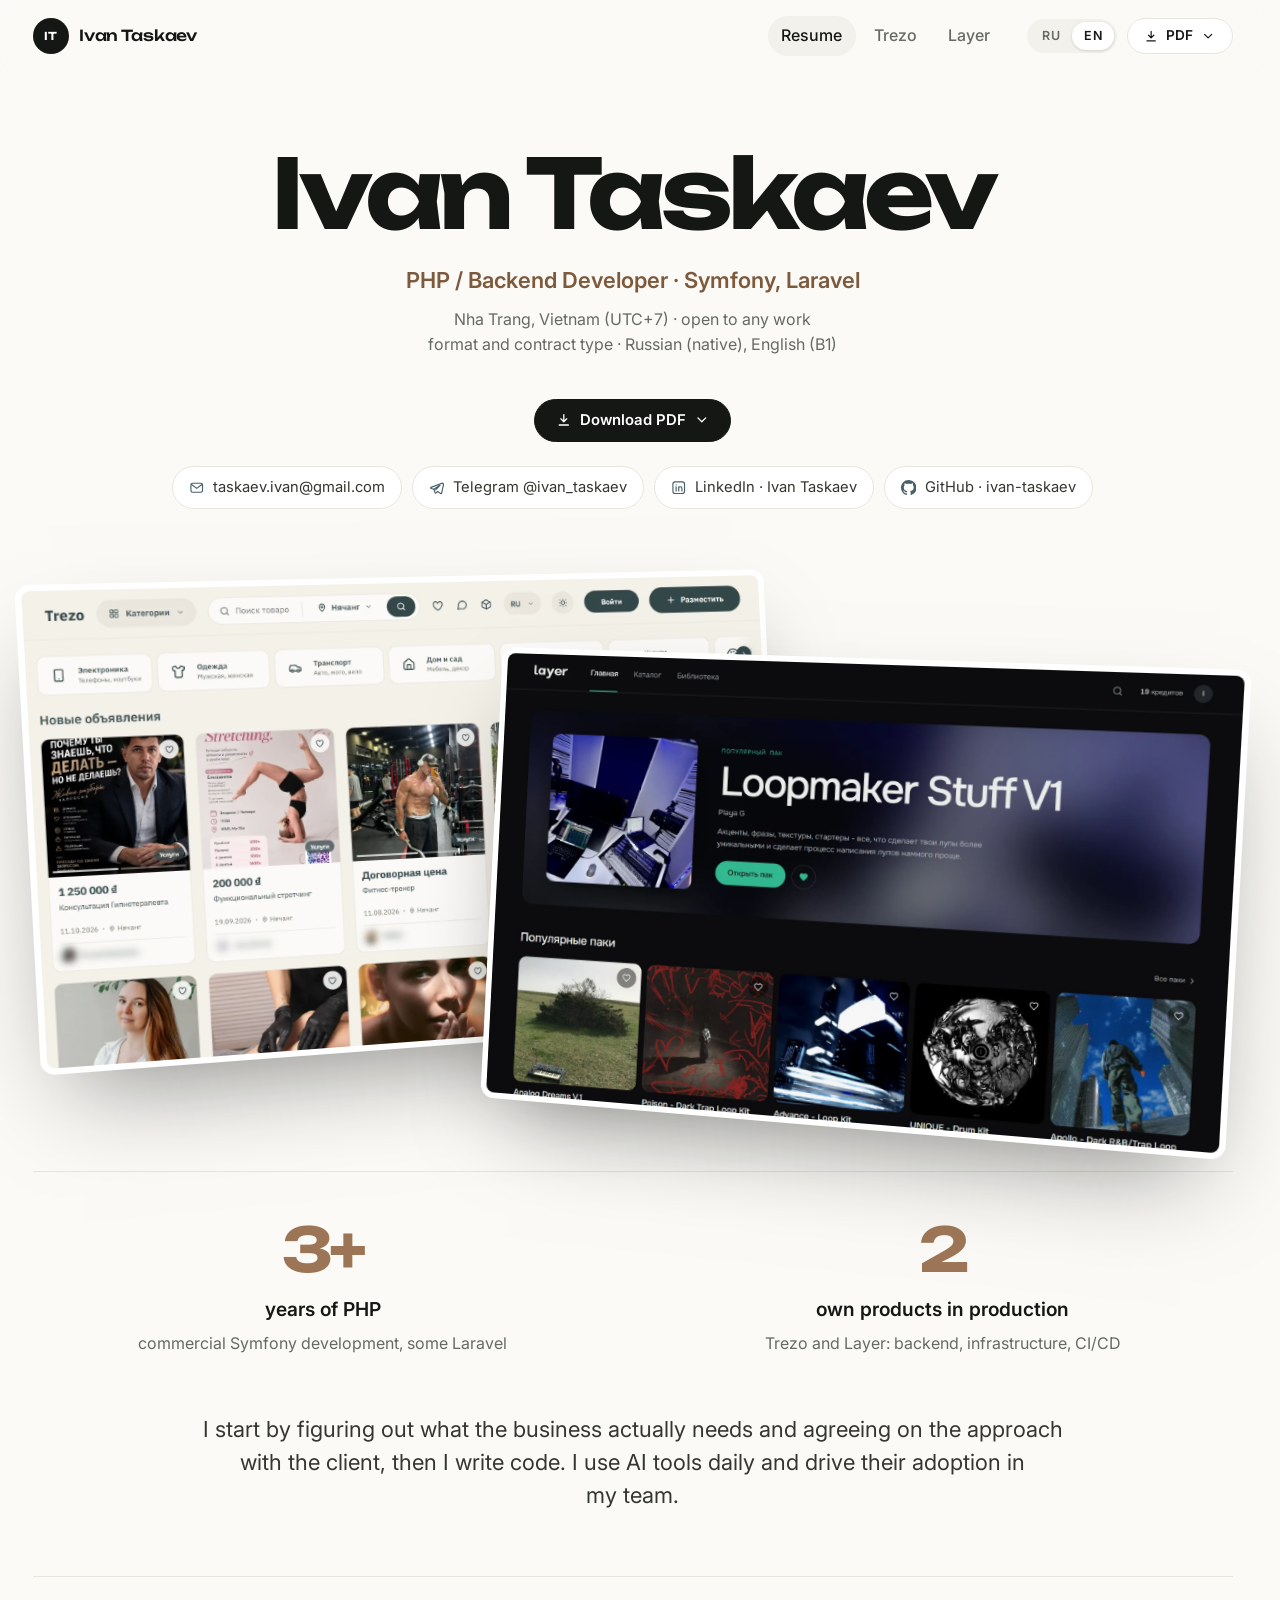
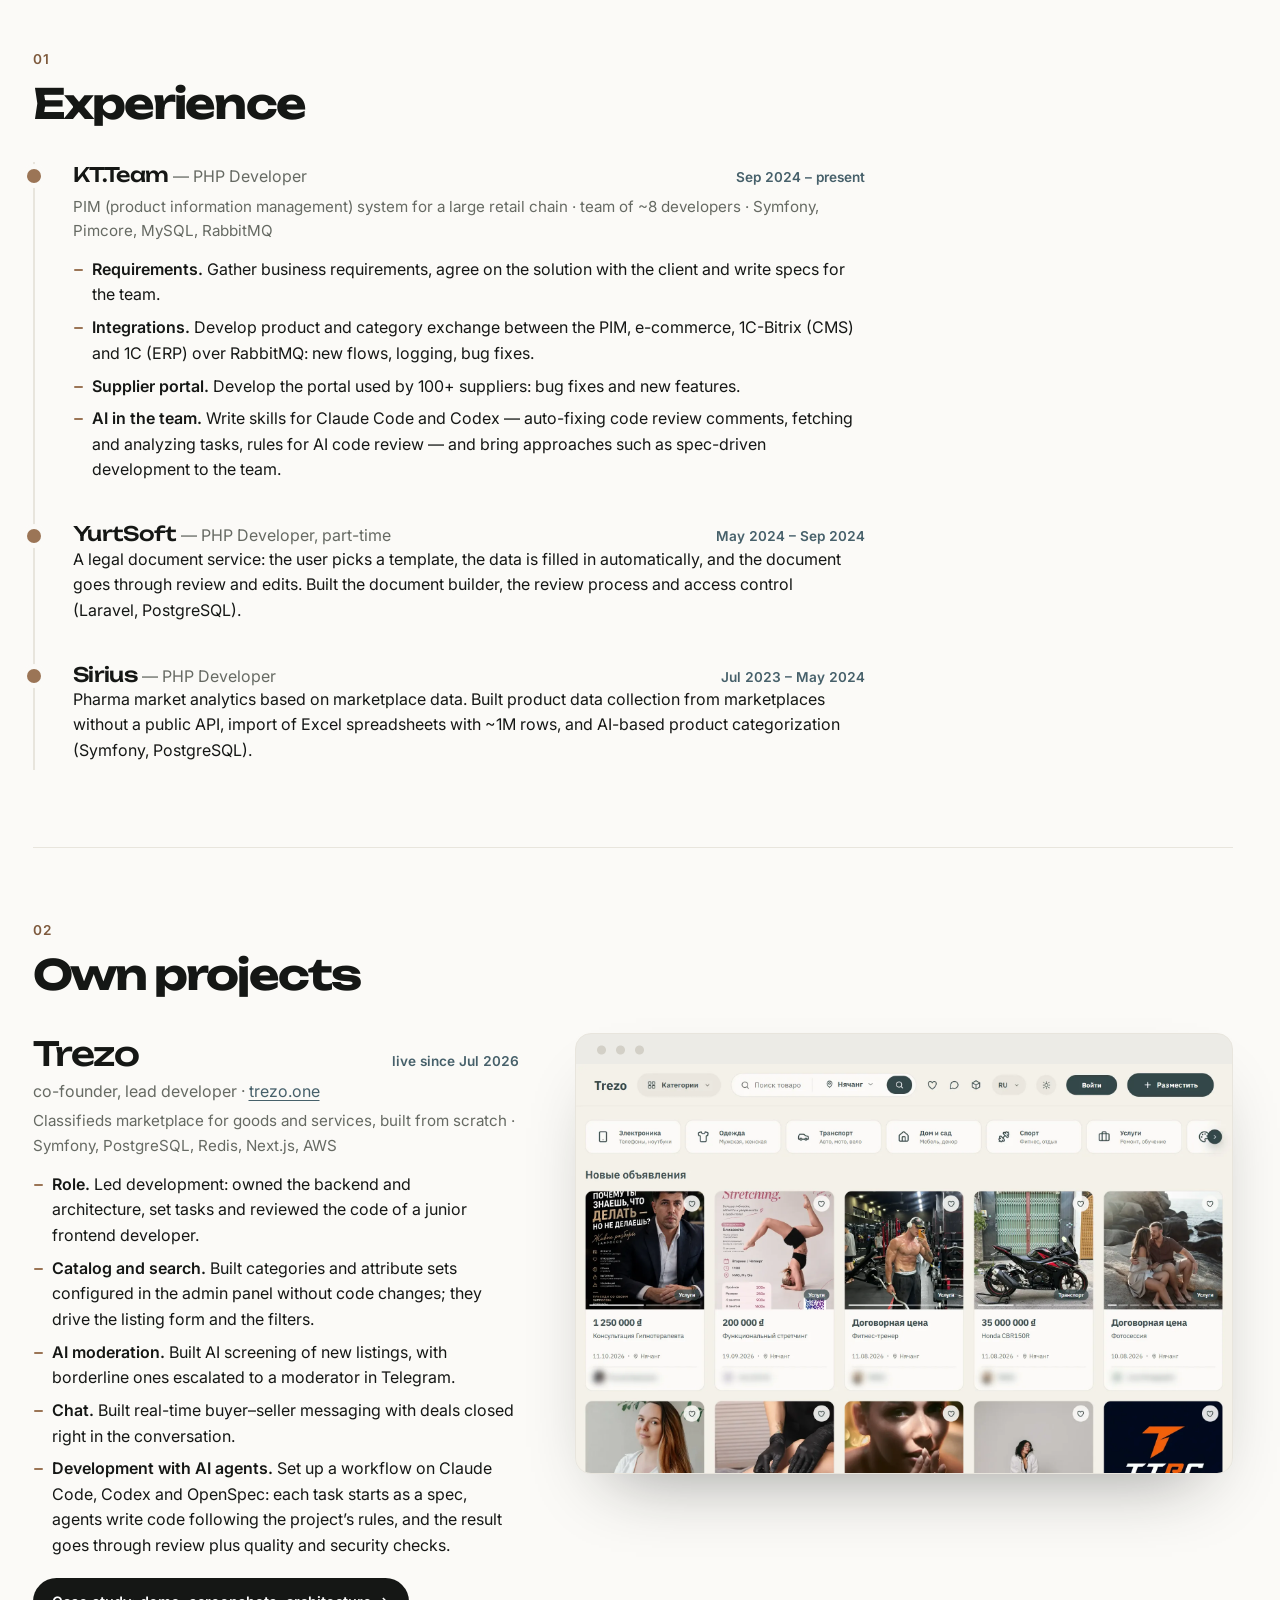
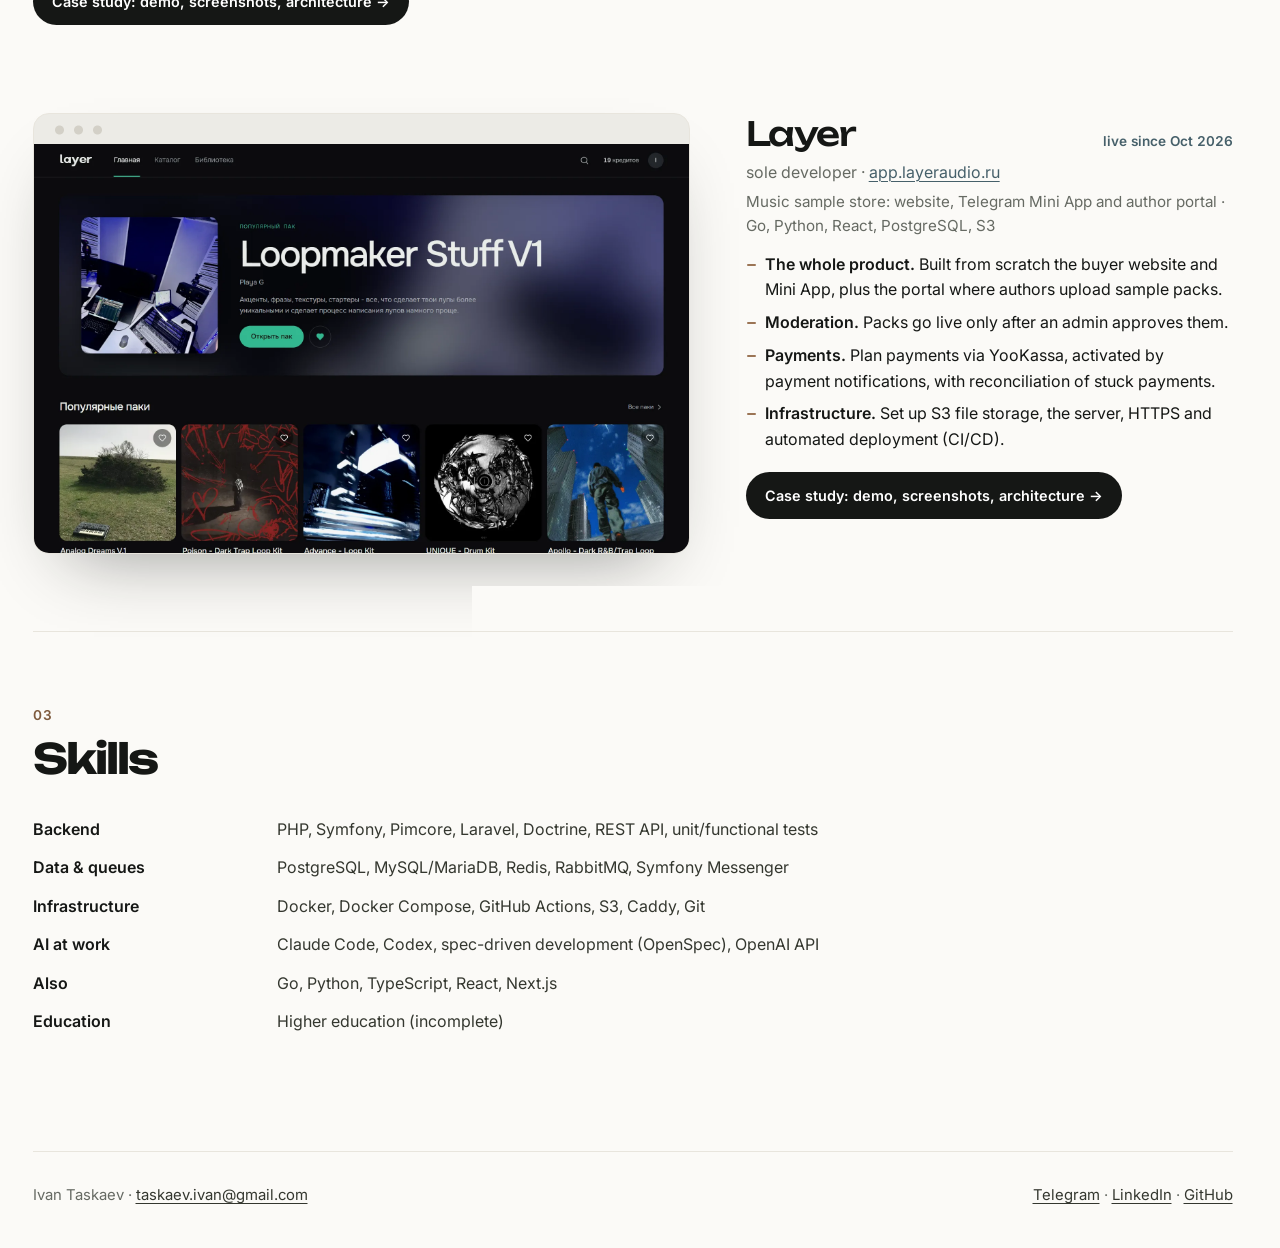
==== index.html @ 870c98a5 "Update portfolio and resume links after username change" ====
<!doctype html>
<html lang="ru" data-lang="ru"
      data-title-ru="Иван Таскаев — PHP / Backend-разработчик"
      data-title-en="Ivan Taskaev — PHP / Backend Developer">
<head>
  <meta charset="utf-8">
  <meta name="viewport" content="width=device-width, initial-scale=1">
  <meta name="color-scheme" content="light dark">
  <meta name="theme-color" content="#fbfaf7" media="(prefers-color-scheme: light)">
  <meta name="theme-color" content="#141513" media="(prefers-color-scheme: dark)">
  <title>Иван Таскаев — PHP / Backend-разработчик</title>
  <meta name="description" content="Иван Таскаев, PHP / Backend-разработчик (Symfony). Резюме и кейсы Trezo и Layer. Ivan Taskaev, PHP / Backend Developer: resume and case studies.">
  <link rel="preconnect" href="https://fonts.googleapis.com">
  <link rel="preconnect" href="https://fonts.gstatic.com" crossorigin>
  <link rel="stylesheet" href="https://fonts.googleapis.com/css2?family=Unbounded:wght@500;600;700&family=Inter:wght@400;500;600;700&display=swap">
  <link rel="stylesheet" href="assets/css/style.css">
  <script src="assets/js/site.js"></script>
</head>
<body>

<svg width="0" height="0" style="position:absolute" aria-hidden="true">
  <symbol id="i-mail" viewBox="0 0 24 24" fill="none" stroke="currentColor" stroke-width="1.8" stroke-linecap="round" stroke-linejoin="round"><rect x="3" y="5" width="18" height="14" rx="2.5"/><path d="m4 7 8 6 8-6"/></symbol>
  <symbol id="i-telegram" viewBox="0 0 24 24" fill="none" stroke="currentColor" stroke-width="1.8" stroke-linecap="round" stroke-linejoin="round"><path d="M21 4.6 3.1 11.5c-.8.3-.7 1.4.1 1.6l4.4 1.3 1.7 5.3c.2.7 1.1.9 1.6.4l2.5-2.4 4.6 3.4c.6.4 1.4.1 1.6-.6l3-13.6c.2-.9-.7-1.6-1.6-1.3Z"/><path d="m7.6 14.4 9.6-6.5-6.8 7.4"/></symbol>
  <symbol id="i-linkedin" viewBox="0 0 24 24" fill="none" stroke="currentColor" stroke-width="1.8" stroke-linecap="round" stroke-linejoin="round"><rect x="3" y="3" width="18" height="18" rx="3.5"/><path d="M8 10.5V17M8 7.4v.1M12 17v-6.5M12 13.4c0-1.7 1-2.9 2.5-2.9s2.5 1 2.5 2.9V17"/></symbol>
  <symbol id="i-github" viewBox="0 0 16 16" fill="currentColor"><path d="M8 0C3.58 0 0 3.58 0 8c0 3.54 2.29 6.53 5.47 7.59.4.07.55-.17.55-.38 0-.19-.01-.82-.01-1.49-2.01.37-2.53-.49-2.69-.94-.09-.23-.48-.94-.82-1.13-.28-.15-.68-.52-.01-.53.63-.01 1.08.58 1.23.82.72 1.21 1.87.87 2.33.66.07-.52.28-.87.51-1.07-1.78-.2-3.64-.89-3.64-3.95 0-.87.31-1.59.82-2.15-.08-.2-.36-1.02.08-2.12 0 0 .67-.21 2.2.82.64-.18 1.32-.27 2-.27.68 0 1.36.09 2 .27 1.53-1.04 2.2-.82 2.2-.82.44 1.1.16 1.92.08 2.12.51.56.82 1.27.82 2.15 0 3.07-1.87 3.75-3.65 3.95.29.25.54.73.54 1.48 0 1.07-.01 1.93-.01 2.2 0 .21.15.46.55.38A8.01 8.01 0 0 0 16 8c0-4.42-3.58-8-8-8Z"/></symbol>
  <symbol id="i-globe" viewBox="0 0 24 24" fill="none" stroke="currentColor" stroke-width="1.8" stroke-linecap="round" stroke-linejoin="round"><circle cx="12" cy="12" r="9"/><path d="M3 12h18M12 3c2.4 2.6 3.5 5.6 3.5 9s-1.1 6.4-3.5 9c-2.4-2.6-3.5-5.6-3.5-9S9.6 5.6 12 3Z"/></symbol>
  <symbol id="i-download" viewBox="0 0 24 24" fill="none" stroke="currentColor" stroke-width="2" stroke-linecap="round" stroke-linejoin="round"><path d="M12 4v11m0 0 4.5-4.5M12 15l-4.5-4.5M5 20h14"/></symbol>
  <symbol id="i-chevron" viewBox="0 0 24 24" fill="none" stroke="currentColor" stroke-width="2" stroke-linecap="round" stroke-linejoin="round"><path d="m6 9 6 6 6-6"/></symbol>
</svg>

<header class="topbar">
  <div class="wrap wrap--wide topbar__inner">
    <a class="brand" href="./">
      <span class="brand__mark" aria-hidden="true"><span lang="ru">ИТ</span><span lang="en">IT</span></span>
      <span class="brand__name"><span lang="ru">Иван Таскаев</span><span lang="en">Ivan Taskaev</span></span>
    </a>
    <nav class="topnav">
      <a href="./" aria-current="page"><span lang="ru">Резюме</span><span lang="en">Resume</span></a>
      <a href="trezo/">Trezo</a>
      <a href="layer/">Layer</a>
    </nav>
    <div class="topbar__actions">
      <div class="lang-switch" role="group" aria-label="Язык / Language">
        <button type="button" data-set-lang="ru" aria-pressed="true">RU</button>
        <button type="button" data-set-lang="en" aria-pressed="false">EN</button>
      </div>
      <details class="pdf-menu pdf-menu--right">
        <summary class="btn btn--small"><svg class="icon"><use href="#i-download"/></svg>PDF<svg class="icon pdf-menu__chevron"><use href="#i-chevron"/></svg></summary>
        <div class="pdf-menu__list">
          <div class="pdf-menu__label"><span lang="ru">Язык резюме</span><span lang="en">Resume language</span></div>
          <a href="assets/cv/ivan-taskaev-cv-ru.pdf" download>Русский<span>RU</span></a>
          <a href="assets/cv/ivan-taskaev-cv-en.pdf" download>English<span>EN</span></a>
        </div>
      </details>
    </div>
  </div>
</header>

<main class="wrap wrap--wide home">
  <section class="hero">
    <div class="intro">
      <h1><span lang="ru">Иван Таскаев</span><span lang="en">Ivan Taskaev</span></h1>
      <p class="hero__role">
        <span lang="ru">PHP / Backend-разработчик&nbsp;· Symfony, Laravel</span>
        <span lang="en">PHP / Backend Developer&nbsp;· Symfony, Laravel</span>
      </p>
      <p class="hero__meta">
        <span lang="ru">Нячанг, Вьетнам (UTC+7)&nbsp;· любой формат работы и оформления&nbsp;· русский — родной, английский — B1</span>
        <span lang="en">Nha Trang, Vietnam (UTC+7)&nbsp;· open to any work format and contract type&nbsp;· Russian (native), English (B1)</span>
      </p>
      <div class="hero__actions">
        <details class="pdf-menu">
          <summary class="btn btn--primary"><svg class="icon"><use href="#i-download"/></svg><span lang="ru">Скачать PDF</span><span lang="en">Download PDF</span><svg class="icon pdf-menu__chevron"><use href="#i-chevron"/></svg></summary>
          <div class="pdf-menu__list">
            <div class="pdf-menu__label"><span lang="ru">Язык резюме</span><span lang="en">Resume language</span></div>
            <a href="assets/cv/ivan-taskaev-cv-ru.pdf" download>Русский<span>RU</span></a>
            <a href="assets/cv/ivan-taskaev-cv-en.pdf" download>English<span>EN</span></a>
          </div>
        </details>
      </div>
    </div>
    <ul class="contacts">
      <li><a href="mailto:taskaev.ivan@gmail.com"><svg class="icon"><use href="#i-mail"/></svg>taskaev.ivan@gmail.com</a></li>
      <li><a href="https://t.me/ivan_taskaev" target="_blank" rel="noopener"><svg class="icon"><use href="#i-telegram"/></svg>Telegram @ivan_taskaev</a></li>
      <li><a href="https://www.linkedin.com/in/ivan-taskaev-aa35792bb" target="_blank" rel="noopener"><svg class="icon"><use href="#i-linkedin"/></svg>LinkedIn · Ivan Taskaev</a></li>
      <li><a href="https://github.com/ivan-taskaev" target="_blank" rel="noopener"><svg class="icon"><use href="#i-github"/></svg>GitHub · ivan-taskaev</a></li>
      <li class="print-only"><a href="https://ivan-taskaev.github.io/"><svg class="icon"><use href="#i-globe"/></svg>ivan-taskaev.github.io</a></li>
    </ul>
  </section>

  <figure class="hero-art" aria-hidden="true">
    <img class="hero-art__a" src="assets/img/trezo/home.webp" alt="" width="1920" height="1200">
    <img class="hero-art__b" src="assets/img/layer/home.webp" alt="" width="1920" height="1200">
  </figure>

  <div class="tiles">
    <div class="tile">
      <b><span class="tile__num">3+</span> <span lang="ru">года в PHP</span><span lang="en">years of PHP</span></b>
      <span class="tile__d" lang="ru">коммерческая разработка на Symfony, есть опыт с Laravel</span>
      <span class="tile__d" lang="en">commercial Symfony development, some Laravel</span>
    </div>
    <div class="tile">
      <b><span class="tile__num">2</span> <span lang="ru">собственных продукта в продакшене</span><span lang="en">own products in production</span></b>
      <span class="tile__d" lang="ru">Trezo и Layer: backend, инфраструктура, CI/CD</span>
      <span class="tile__d" lang="en">Trezo and Layer: backend, infrastructure, CI/CD</span>
    </div>
  </div>
  <p class="summary" lang="ru">
    Сначала разбираюсь, что на самом деле нужно бизнесу, и согласовываю подход с заказчиком,
    потом пишу код. AI-инструментами пользуюсь каждый день и являюсь инициатором их применения в команде.
  </p>
  <p class="summary" lang="en">
    I start by figuring out what the business actually needs and agreeing on the approach with
    the client, then I write code. I use AI tools daily and drive their adoption in my team.
  </p>

  <section class="section" aria-labelledby="experience">
    <h2 class="section__title" id="experience"><span lang="ru">Опыт работы</span><span lang="en">Experience</span></h2>
    <article class="job">
      <div class="job__head">
        <h3>KT.Team <span class="job__role">— PHP Developer</span></h3>
        <span class="job__period"><span lang="ru">09.2024 — н. в.</span><span lang="en">Sep 2024 – present</span></span>
      </div>
      <p class="job__sub">
        <span lang="ru">PIM-система (управление товарными данными) крупной розничной сети · команда ~8 разработчиков</span>
        <span lang="en">PIM (product information management) system for a large retail chain · team of ~8 developers</span>
        · Symfony, Pimcore, MySQL, RabbitMQ
      </p>
      <ul class="list" lang="ru">
        <li><b>Требования.</b> Собираю требования бизнеса, согласовываю решение с заказчиком и пишу спецификации для команды.</li>
        <li><b>Интеграции.</b> Развиваю обмен товарами и категориями между PIM, e-commerce, 1C-Bitrix и 1С через RabbitMQ: новые сценарии, логирование, исправление ошибок.</li>
        <li><b>Кабинет поставщиков.</b> Развиваю кабинет для 100+ поставщиков: исправляю ошибки и добавляю новые функции.</li>
        <li><b>AI в команде.</b> Пишу skills для Claude Code и Codex — автоисправление замечаний с код-ревью, получение и анализ задач, правила AI-ревью кода — и предлагаю команде подходы вроде spec-driven development.</li>
      </ul>
      <ul class="list" lang="en">
        <li><b>Requirements.</b> Gather business requirements, agree on the solution with the client and write specs for the team.</li>
        <li><b>Integrations.</b> Develop product and category exchange between the PIM, e-commerce, 1C-Bitrix (CMS) and 1C (ERP) over RabbitMQ: new flows, logging, bug fixes.</li>
        <li><b>Supplier portal.</b> Develop the portal used by 100+ suppliers: bug fixes and new features.</li>
        <li><b>AI in the team.</b> Write skills for Claude Code and Codex — auto-fixing code review comments, fetching and analyzing tasks, rules for AI code review — and bring approaches such as spec-driven development to the team.</li>
      </ul>
    </article>
    <article class="job">
      <div class="job__head">
        <h3>YurtSoft <span class="job__role">— PHP Developer, <span lang="ru">частичная занятость</span><span lang="en">part-time</span></span></h3>
        <span class="job__period"><span lang="ru">05.2024 — 09.2024</span><span lang="en">May 2024 – Sep 2024</span></span>
      </div>
      <p lang="ru">Сервис юридических документов: пользователь выбирает шаблон, данные подставляются автоматически, документ проходит проверку и правки. Разработал конструктор, процесс проверки и права доступа (Laravel, PostgreSQL).</p>
      <p lang="en">A legal document service: the user picks a template, the data is filled in automatically, and the document goes through review and edits. Built the document builder, the review process and access control (Laravel, PostgreSQL).</p>
    </article>
    <article class="job">
      <div class="job__head">
        <h3><span lang="ru">Сириус</span><span lang="en">Sirius</span> <span class="job__role">— PHP Developer</span></h3>
        <span class="job__period"><span lang="ru">07.2023 — 05.2024</span><span lang="en">Jul 2023 – May 2024</span></span>
      </div>
      <p lang="ru">Аналитика фармрынка по данным маркетплейсов. Разработал сбор данных о товарах с площадок без открытого API, загрузку Excel-таблиц на ~1 млн строк и распределение товаров по категориям с помощью AI (Symfony, PostgreSQL).</p>
      <p lang="en">Pharma market analytics based on marketplace data. Built product data collection from marketplaces without a public API, import of Excel spreadsheets with ~1M rows, and AI-based product categorization (Symfony, PostgreSQL).</p>
    </article>
  </section>

  <section class="section" aria-labelledby="projects">
    <h2 class="section__title" id="projects"><span lang="ru">Собственные проекты</span><span lang="en">Own projects</span></h2>

    <article class="project">
      <div class="job">
        <div class="job__head">
          <h3>Trezo <span class="job__role"><span lang="ru">сооснователь, ведущий разработчик</span><span lang="en">co-founder, lead developer</span> · <a href="https://trezo.one" target="_blank" rel="noopener">trezo.one</a></span></h3>
          <span class="job__period"><span lang="ru">запущен 07.2026</span><span lang="en">live since Jul 2026</span></span>
        </div>
        <p class="job__sub">
          <span lang="ru">Маркетплейс объявлений о товарах и услугах, сделанный с нуля</span>
          <span lang="en">Classifieds marketplace for goods and services, built from scratch</span>
          · Symfony, PostgreSQL, Redis, Next.js, AWS
        </p>
        <ul class="list" lang="ru">
          <li><b>Роль.</b> Вёл разработку: отвечал за backend и архитектуру, ставил задачи и ревьюил код начинающего frontend-разработчика.</li>
          <li><b>Каталог и поиск.</b> Сделал категории и наборы характеристик, которые настраиваются в админке без правок кода; по ним строятся форма объявления и фильтры.</li>
          <li><b>AI-модерация.</b> Сделал AI-проверку новых объявлений, спорные уходят модератору в Telegram.</li>
          <li><b>Чат.</b> Сделал переписку покупателя и продавца в реальном времени с фиксацией сделки прямо в диалоге.</li>
          <li><b>Разработка с AI-агентами.</b> Выстроил процесс на Claude Code, Codex и OpenSpec: задача сначала описывается спецификацией, агенты пишут код по правилам проекта, результат проходит ревью и проверки качества и безопасности.</li>
        </ul>
        <ul class="list" lang="en">
          <li><b>Role.</b> Led development: owned the backend and architecture, set tasks and reviewed the code of a junior frontend developer.</li>
          <li><b>Catalog and search.</b> Built categories and attribute sets configured in the admin panel without code changes; they drive the listing form and the filters.</li>
          <li><b>AI moderation.</b> Built AI screening of new listings, with borderline ones escalated to a moderator in Telegram.</li>
          <li><b>Chat.</b> Built real-time buyer–seller messaging with deals closed right in the conversation.</li>
          <li><b>Development with AI agents.</b> Set up a workflow on Claude Code, Codex and OpenSpec: each task starts as a spec, agents write code following the project’s rules, and the result goes through review plus quality and security checks.</li>
        </ul>
        <a class="project__more" href="trezo/"><span lang="ru">Подробнее: демо, скриншоты, архитектура →</span><span lang="en">Case study: demo, screenshots, architecture →</span></a>
      </div>
      <a class="project__thumb" href="trezo/" aria-hidden="true" tabindex="-1" style="view-transition-name: trezo-cover">
        <img src="assets/img/trezo/home.webp" alt="" width="1920" height="1200" onerror="this.remove()">
        <span lang="ru">Смотреть кейс</span><span lang="en">View case study</span>
      </a>
    </article>

    <article class="project">
      <div class="job">
        <div class="job__head">
          <h3>Layer <span class="job__role"><span lang="ru">единственный разработчик</span><span lang="en">sole developer</span> · <a href="https://app.layeraudio.ru" target="_blank" rel="noopener">app.layeraudio.ru</a></span></h3>
          <span class="job__period"><span lang="ru">запущен 10.2026</span><span lang="en">live since Oct 2026</span></span>
        </div>
        <p class="job__sub">
          <span lang="ru">Магазин музыкальных сэмплов: сайт, Telegram Mini App и кабинет авторов</span>
          <span lang="en">Music sample store: website, Telegram Mini App and author portal</span>
          · Go, Python, React, PostgreSQL, S3
        </p>
        <ul class="list" lang="ru">
          <li><b>Продукт целиком.</b> С нуля разработал сайт и Mini App для покупателей и кабинет, где авторы загружают паки сэмплов.</li>
          <li><b>Модерация.</b> Паки публикуются только после проверки администратором.</li>
          <li><b>Платежи.</b> Оплата тарифов через YooKassa с активацией по уведомлению и сверкой зависших платежей.</li>
          <li><b>Инфраструктура.</b> Настроил хранение файлов в S3, сервер, HTTPS и автоматический деплой (CI/CD).</li>
        </ul>
        <ul class="list" lang="en">
          <li><b>The whole product.</b> Built from scratch the buyer website and Mini App, plus the portal where authors upload sample packs.</li>
          <li><b>Moderation.</b> Packs go live only after an admin approves them.</li>
          <li><b>Payments.</b> Plan payments via YooKassa, activated by payment notifications, with reconciliation of stuck payments.</li>
          <li><b>Infrastructure.</b> Set up S3 file storage, the server, HTTPS and automated deployment (CI/CD).</li>
        </ul>
        <a class="project__more" href="layer/"><span lang="ru">Подробнее: демо, скриншоты, архитектура →</span><span lang="en">Case study: demo, screenshots, architecture →</span></a>
      </div>
      <a class="project__thumb" href="layer/" aria-hidden="true" tabindex="-1" style="view-transition-name: layer-cover">
        <img src="assets/img/layer/home.webp" alt="" width="1920" height="1200" onerror="this.remove()">
        <span lang="ru">Смотреть кейс</span><span lang="en">View case study</span>
      </a>
    </article>
  </section>

  <section class="section" aria-labelledby="skills">
    <h2 class="section__title" id="skills"><span lang="ru">Навыки</span><span lang="en">Skills</span></h2>
    <dl class="skills">
      <dt>Backend</dt>
      <dd>PHP, Symfony, Pimcore, Laravel, Doctrine, REST API, <span lang="ru">unit/functional-тесты</span><span lang="en">unit/functional tests</span></dd>
      <dt><span lang="ru">Данные и очереди</span><span lang="en">Data &amp; queues</span></dt>
      <dd>PostgreSQL, MySQL/MariaDB, Redis, RabbitMQ, Symfony Messenger</dd>
      <dt><span lang="ru">Инфраструктура</span><span lang="en">Infrastructure</span></dt>
      <dd>Docker, Docker Compose, GitHub Actions, S3, Caddy, Git</dd>
      <dt><span lang="ru">AI в работе</span><span lang="en">AI at work</span></dt>
      <dd>Claude Code, Codex, spec-driven development (OpenSpec), OpenAI API</dd>
      <dt><span lang="ru">Также</span><span lang="en">Also</span></dt>
      <dd>Go, Python, TypeScript, React, Next.js</dd>
      <dt><span lang="ru">Образование</span><span lang="en">Education</span></dt>
      <dd><span lang="ru">Неоконченное высшее</span><span lang="en">Higher education (incomplete)</span></dd>
    </dl>
  </section>
</main>

<footer class="footer">
  <div class="wrap wrap--wide footer__inner">
    <span><span lang="ru">Иван Таскаев</span><span lang="en">Ivan Taskaev</span> · <a href="mailto:taskaev.ivan@gmail.com">taskaev.ivan@gmail.com</a></span>
    <span><a href="https://t.me/ivan_taskaev" target="_blank" rel="noopener">Telegram</a> · <a href="https://www.linkedin.com/in/ivan-taskaev-aa35792bb" target="_blank" rel="noopener">LinkedIn</a> · <a href="https://github.com/ivan-taskaev" target="_blank" rel="noopener">GitHub</a></span>
  </div>
</footer>

</body>
</html>
---- assets/css/style.css ----
/* ---------- Tokens ----------
   Showcase: warm light background, wide display headings, projects framed like browser windows.
   Light theme only. */
:root {
  --bg: #fbfaf7;
  --surface: #ffffff;
  --surface-2: #f3f1ec;
  --chrome: #ecebe6;
  --frame: #ffffff;
  --dots: #d3d0c7;
  --ink: #151715;
  --ink-2: #34372f;
  --muted: #666a63;
  --hair: #e8e5dd;
  --accent: #46606a;
  --warm: #9b7556;
  --warm-text: #7e5a3d;
  --button: #151715;
  --button-ink: #ffffff;
  --todo: #9c4a1c;
  --shadow: 0 12px 30px -20px rgba(21, 23, 21, 0.3);
  --shadow-lg: 0 34px 70px -36px rgba(21, 23, 21, 0.45);
  --display: "Unbounded", system-ui, sans-serif;
  --sans: "Inter", system-ui, -apple-system, "Segoe UI", Roboto, Arial, sans-serif;
  --mono: ui-monospace, "Cascadia Mono", Consolas, monospace;
  color-scheme: light;
}

/* ---------- Dark theme: "warm graphite", follows the system setting (screen only, print stays light) ---------- */
@media screen and (prefers-color-scheme: dark) {
  :root {
    --bg: #141513;
    --surface: #1d1e1b;
    --surface-2: #252622;
    --chrome: #2b2c28;
    --frame: #3a3b35;
    --dots: #45463f;
    --ink: #f1eee7;
    --ink-2: #d8d4ca;
    --muted: #9c9a90;
    --hair: #3b3c36;
    --accent: #93b4bc;
    --warm: #c79a74;
    --warm-text: #d0a57f;
    --button: #f1eee7;
    --button-ink: #141513;
    --shadow: 0 12px 30px -20px rgba(0, 0, 0, 0.6);
    --shadow-lg: 0 34px 70px -36px rgba(0, 0, 0, 0.75);
    color-scheme: dark;
  }
  .btn--primary:hover,
  .project__more:hover { filter: brightness(0.9); }
  .hero-art img { box-shadow: 0 44px 90px -34px rgba(0, 0, 0, 0.8); }
  .lang-switch button[aria-pressed="true"] { background: #3a3b35; box-shadow: 0 1px 3px rgba(0, 0, 0, 0.5); }
  .project__thumb, .shot__frame, .video { border-color: rgba(255, 255, 255, 0.08); }
  .highlight, .facts > div, .arch__box, .contacts a { box-shadow: inset 0 1px 0 rgba(255, 255, 255, 0.04); }
}

/* ---------- Language switching ---------- */
/* Every translatable fragment exists twice: lang="ru" and lang="en". */
html[data-lang="ru"] body [lang="en"],
html[data-lang="en"] body [lang="ru"] {
  display: none !important;
}

/* ---------- Base ---------- */
*, *::before, *::after { box-sizing: border-box; }

/* Same layout width with or without a scrollbar. */
html { scroll-behavior: smooth; scrollbar-gutter: stable; }

body {
  margin: 0;
  background: var(--bg);
  color: var(--ink);
  font: 16px/1.6 var(--sans);
  -webkit-font-smoothing: antialiased;
  text-rendering: optimizeLegibility;
}

a { color: var(--accent); text-decoration-thickness: 1px; text-underline-offset: 3px; }
a:hover { text-decoration-thickness: 2px; }

h1, h2, h3 { margin: 0; line-height: 1.15; }
h3 { font-size: 1.08rem; font-weight: 600; }
p { margin: 0 0 0.75em; }
ul { margin: 0; padding: 0; list-style: none; }
b, strong { font-weight: 600; color: var(--ink); }
img { max-width: 100%; }
figure { margin: 0; }

:focus-visible { outline: 2px solid var(--accent); outline-offset: 3px; border-radius: 8px; }

.wrap { width: min(100% - 2.5rem, 880px); margin-inline: auto; }
.wrap--wide { width: min(100% - 2.5rem, 1200px); }

.muted { color: var(--muted); }
.mono { font-family: var(--mono); font-size: 0.86em; }
.print-only { display: none !important; }

/* Placeholder text the owner still has to replace. Grep for class="todo". */
.todo { color: var(--todo); background: color-mix(in srgb, var(--todo) 10%, transparent); border-radius: 4px; padding: 0 0.25em; }

.icon { width: 1em; height: 1em; flex: none; }

/* Bulleted lists: short caramel dash */
.list li { position: relative; padding-left: 1.2em; }
.list li + li { margin-top: 0.45em; }
.list li::before {
  content: "";
  position: absolute;
  left: 0.1em;
  top: 0.75em;
  width: 0.55em;
  height: 2px;
  border-radius: 2px;
  background: var(--warm);
}

/* Browser-window frame for screenshots and video: a grey bar with three dots */
.project__thumb,
.shot__frame,
.video {
  position: relative;
  overflow: hidden;
  padding-top: 30px;
  border: 1px solid var(--hair);
  border-radius: 16px;
  background: var(--chrome);
  box-shadow: var(--shadow-lg);
}
.project__thumb::before,
.shot__frame::before,
.video::before {
  content: "";
  position: absolute;
  top: 11px;
  left: 16px;
  width: 56px;
  height: 10px;
  background: radial-gradient(circle, var(--dots) 4px, transparent 5px) 0 0 / 19px 10px repeat-x;
}

/* ---------- Top bar ---------- */
.topbar {
  position: sticky;
  top: 0;
  z-index: 20;
  background: color-mix(in srgb, var(--bg) 86%, transparent);
  backdrop-filter: saturate(1.3) blur(12px);
  -webkit-backdrop-filter: saturate(1.3) blur(12px);
  border-bottom: 1px solid transparent;
}
.topbar__inner { display: flex; align-items: center; gap: 1.5rem; min-height: 72px; }

.brand { display: inline-flex; align-items: center; gap: 0.65rem; margin-right: auto; color: var(--ink); text-decoration: none; font: 500 0.95rem/1 var(--display); letter-spacing: -0.01em; }
.brand__mark {
  display: inline-grid;
  place-items: center;
  width: 36px;
  height: 36px;
  border-radius: 50%;
  background: var(--button);
  color: var(--button-ink);
  font: 600 0.68rem/1 var(--display);
}

.topnav { display: flex; gap: 0.25rem; }
.topnav a { padding: 0.45rem 0.85rem; border-radius: 999px; color: var(--muted); text-decoration: none; font-weight: 500; transition: color 0.15s, background 0.15s; }
.topnav a:hover { color: var(--ink); }
.topnav a[aria-current="page"] { color: var(--ink); background: var(--surface-2); }

.topbar__actions { display: flex; align-items: center; gap: 0.6rem; }

.lang-switch { display: inline-flex; padding: 3px; border-radius: 999px; background: var(--surface-2); }
.lang-switch button {
  border: 0;
  background: transparent;
  color: var(--muted);
  font: 600 0.78rem/1 var(--sans);
  letter-spacing: 0.04em;
  padding: 0.5rem 0.75rem;
  border-radius: 999px;
  cursor: pointer;
  transition: color 0.15s, background 0.15s;
}
.lang-switch button:hover { color: var(--ink); }
.lang-switch button[aria-pressed="true"] { background: var(--surface); color: var(--ink); box-shadow: 0 1px 3px rgba(21, 23, 21, 0.14); }

@media (max-width: 720px) {
  .topbar__inner { gap: 0.5rem; min-height: 64px; }
  .brand__name { display: none; }
  .topnav a[href="./"], .topnav a[href="../"] { display: none; }
  .topnav a { padding: 0.5rem 0.6rem; font-size: 0.92rem; }
  .lang-switch button { min-height: 36px; padding: 0.5rem 0.65rem; }
  .topbar .pdf-menu summary { justify-content: center; width: 40px; height: 40px; padding: 0; font-size: 0; }
  .topbar .pdf-menu summary .icon { width: 18px; height: 18px; }
  .topbar .pdf-menu__chevron { display: none; }
}

/* ---------- Buttons & chips ---------- */
.btn {
  display: inline-flex;
  align-items: center;
  gap: 0.5rem;
  padding: 0.8rem 1.3rem;
  border-radius: 999px;
  border: 1px solid var(--hair);
  background: var(--surface);
  color: var(--ink);
  font: 600 0.93rem/1 var(--sans);
  text-decoration: none;
  transition: transform 0.15s, box-shadow 0.15s, filter 0.15s;
}
.btn:hover { transform: translateY(-1px); box-shadow: var(--shadow); }
.btn--primary { background: var(--button); border-color: var(--button); color: var(--button-ink); }
.btn--primary:hover { filter: brightness(1.3); }
.btn--small { padding: 0.62rem 1rem; font-size: 0.85rem; }
.btn .icon { width: 1.05em; height: 1.05em; }

/* "Download PDF" button that opens a language choice */
.pdf-menu { position: relative; display: inline-block; text-align: left; }
.pdf-menu summary { list-style: none; cursor: pointer; user-select: none; }
.pdf-menu summary::-webkit-details-marker { display: none; }
.pdf-menu__chevron { transition: transform 0.2s; }
.pdf-menu[open] .pdf-menu__chevron { transform: rotate(180deg); }
.pdf-menu__list {
  position: absolute;
  top: calc(100% + 8px);
  left: 0;
  z-index: 30;
  display: grid;
  min-width: 210px;
  padding: 6px;
  border: 1px solid var(--hair);
  border-radius: 16px;
  background: var(--surface);
  box-shadow: var(--shadow-lg);
  animation: pdf-menu-in 0.15s ease-out;
}
.pdf-menu--right .pdf-menu__list { left: auto; right: 0; }
.hero .pdf-menu__list { left: 50%; translate: -50% 0; }
.pdf-menu__label { padding: 0.5rem 0.8rem 0.35rem; color: var(--muted); font: 600 0.7rem/1 var(--sans); letter-spacing: 0.12em; text-transform: uppercase; }
.pdf-menu__list a {
  display: flex;
  align-items: center;
  justify-content: space-between;
  gap: 1rem;
  padding: 0.65rem 0.8rem;
  border-radius: 10px;
  color: var(--ink);
  font-weight: 500;
  text-decoration: none;
}
.pdf-menu__list a:hover { background: var(--surface-2); }
.pdf-menu__list a span { color: var(--muted); font: 600 0.75rem/1 var(--sans); letter-spacing: 0.06em; }
@keyframes pdf-menu-in { from { opacity: 0; transform: translateY(-4px); } }

.chips { display: flex; flex-wrap: wrap; gap: 0.45rem; }
.chips li {
  padding: 0.32rem 0.8rem;
  border: 1px solid var(--hair);
  border-radius: 999px;
  background: var(--surface);
  color: var(--ink-2);
  font-size: 0.85rem;
  font-weight: 500;
}

/* ---------- Sections: big numbered headings between thin rules ---------- */
main { counter-reset: section; }
.section { padding: clamp(48px, 6vw, 80px) 0; border-top: 1px solid var(--hair); }
.section__title {
  margin-bottom: 2.2rem;
  font: 700 clamp(1.8rem, 3.6vw, 2.6rem)/1.1 var(--display);
  letter-spacing: -0.045em;
}
.section__title::before {
  counter-increment: section;
  content: counter(section, decimal-leading-zero);
  display: block;
  margin-bottom: 0.85rem;
  color: var(--warm-text);
  font: 600 0.85rem/1 var(--sans);
  letter-spacing: 0.14em;
}

/* ---------- Resume: centred hero ---------- */
/* Above the screenshots below it so the PDF menu can open over them. */
.home .hero { position: relative; z-index: 2; display: flex; flex-direction: column; align-items: center; padding: 72px 0 8px; text-align: center; }
.home .intro { display: flex; flex-direction: column; align-items: center; }

.hero h1 { font: 700 clamp(2.8rem, 7.6vw, 6rem)/1 var(--display); letter-spacing: -0.055em; }
.hero__role { margin: 1.4rem 0 0.5rem; color: var(--warm-text); font-size: 1.375rem; font-weight: 600; text-wrap: balance; }
.hero__meta { max-width: 46rem; color: var(--muted); text-wrap: balance; }
.hero__actions { display: flex; flex-wrap: wrap; justify-content: center; gap: 0.6rem; margin-top: 1.8rem; }

.contacts { display: flex; flex-wrap: wrap; justify-content: center; gap: 0.6rem; margin-top: 1.5rem; }
.contacts a {
  display: inline-flex;
  align-items: center;
  gap: 0.55rem;
  padding: 0.55rem 1rem;
  border: 1px solid var(--hair);
  border-radius: 999px;
  background: var(--surface);
  color: var(--ink-2);
  font-size: 0.92rem;
  text-decoration: none;
  transition: border-color 0.15s, transform 0.15s;
}
.contacts a:hover { border-color: var(--ink); transform: translateY(-1px); color: var(--ink); }
.contacts .icon { color: var(--accent); width: 1.05em; height: 1.05em; }

/* Two tilted product screenshots under the hero */
.hero-art { position: relative; height: clamp(170px, 42vw, 540px); margin: 60px 0 56px; perspective: 1800px; }
.hero-art img {
  position: absolute;
  width: 62%;
  height: auto;
  border: 6px solid var(--frame);
  border-radius: 14px;
  box-shadow: 0 44px 90px -34px rgba(21, 23, 21, 0.5);
}
.hero-art__a { left: 1%; top: 0; transform: rotateY(12deg) rotateZ(-3deg); }
.hero-art__b { right: 1%; top: 15%; transform: rotateY(-12deg) rotateZ(3deg); }

.tiles {
  display: grid;
  grid-template-columns: repeat(2, minmax(0, 1fr));
  justify-items: center;
  gap: 40px;
  padding: 48px 0;
  border-top: 1px solid var(--hair);
  text-align: center;
}
.tile b { display: block; color: var(--ink); font-size: 1.2rem; font-weight: 600; }
.tile__num { display: block; margin-bottom: 0.85rem; color: var(--warm); font: 700 3.8rem/1 var(--display); letter-spacing: -0.06em; }
.tile__d { display: block; margin-top: 0.4rem; color: var(--muted); }

.summary { max-width: 54rem; margin: 8px auto 64px; color: var(--ink-2); font-size: 1.375rem; line-height: 1.5; text-align: center; }

/* ---------- Resume: experience timeline ---------- */
.job__head { display: flex; flex-wrap: wrap; align-items: baseline; justify-content: space-between; gap: 0.2rem 1rem; }
.job__head h3 { font: 500 1.25rem/1.25 var(--display); letter-spacing: -0.03em; }
.job__role { color: var(--muted); font: 400 1rem var(--sans); letter-spacing: 0; }
.job__period { color: var(--accent); font: 600 0.85rem/1.4 var(--sans); white-space: nowrap; font-variant-numeric: tabular-nums; }
.job__sub { margin: 0.4rem 0 0.85rem; color: var(--muted); font-size: 0.95rem; }
.job p:last-child { margin-bottom: 0; }
.job__head + p { margin-top: 0.5rem; }

.home .section[aria-labelledby="experience"] .job { position: relative; max-width: 52rem; padding: 0 0 2.4rem 2.4rem; border-left: 2px solid var(--hair); }
.home .section[aria-labelledby="experience"] .job:last-child { padding-bottom: 0.4rem; }
.home .section[aria-labelledby="experience"] .job::before {
  content: "";
  position: absolute;
  left: -8px;
  top: 0.45rem;
  width: 14px;
  height: 14px;
  border-radius: 50%;
  background: var(--warm);
  box-shadow: 0 0 0 5px var(--bg);
}

/* ---------- Resume: projects in alternating rows ---------- */
.project { display: grid; grid-template-columns: minmax(0, 1fr) minmax(0, 1.35fr); gap: 56px; align-items: start; }
.project .job__head h3 { font-size: clamp(1.6rem, 2.6vw, 2.1rem); letter-spacing: -0.045em; }
.project .job__role { display: block; margin-top: 0.45rem; font-size: 1rem; }
.project + .project { margin-top: 88px; grid-template-columns: minmax(0, 1.35fr) minmax(0, 1fr); }
.project + .project .project__thumb { order: -1; }
.project__thumb { display: block; transition: transform 0.3s ease, box-shadow 0.3s ease; }
.project__thumb img { display: block; width: 100%; height: auto; aspect-ratio: 16 / 10; object-fit: cover; object-position: top left; }
.project__thumb:hover { transform: translateY(-4px); }
@media (min-width: 901px) { .project__thumb { position: sticky; top: 104px; } }
@media (hover: hover) {
  .project__thumb span { opacity: 0; transition: opacity 0.2s ease; }
  .project__thumb:hover span, .project__thumb:focus-visible span { opacity: 1; }
}
.project__thumb span {
  position: absolute;
  left: 0.8rem;
  bottom: 0.8rem;
  padding: 0.4rem 0.85rem;
  border-radius: 999px;
  background: color-mix(in srgb, var(--surface) 92%, transparent);
  backdrop-filter: blur(6px);
  color: var(--ink);
  font-size: 0.82rem;
  font-weight: 600;
  box-shadow: var(--shadow);
}
.project__more {
  display: inline-flex;
  align-items: center;
  gap: 0.35rem;
  margin-top: 1.2rem;
  padding: 0.75rem 1.2rem;
  border-radius: 999px;
  background: var(--button);
  color: var(--button-ink);
  font-weight: 600;
  font-size: 0.9rem;
  text-decoration: none;
  transition: filter 0.15s;
}
.project__more:hover { filter: brightness(1.3); }
@media (max-width: 900px) {
  .project, .project + .project { grid-template-columns: minmax(0, 1fr); gap: 24px; }
  .project__thumb, .project + .project .project__thumb { order: -1; }
}

.skills { display: grid; gap: 0.9rem; }
.skills dt { font-weight: 600; }
.skills dd { margin: 0.1rem 0 0; color: var(--ink-2); }
@media (min-width: 640px) {
  .skills { grid-template-columns: 220px 1fr; gap: 0.8rem 1.5rem; }
  .skills dd { margin: 0; }
}

/* ---------- Case pages ---------- */
.back { display: inline-flex; gap: 0.4rem; margin-top: 28px; color: var(--muted); text-decoration: none; font-size: 0.94rem; }
.back:hover { color: var(--ink); }

.case-hero { padding: 36px 0 32px; }
@media (min-width: 1024px) {
  .case-hero { display: grid; grid-template-columns: minmax(0, 1.5fr) minmax(0, 1fr); column-gap: 56px; }
  .case-hero > * { grid-column: 1; }
  .case-hero .eyebrow { justify-self: start; }
  .case-hero .facts { grid-column: 2; grid-row: 2 / span 2; align-self: end; flex-direction: column; margin: 0; }
  .case-hero .chips { grid-column: 1 / -1; margin-top: 1.6rem; }
}
.section--video { padding-top: 0; border-top: 0; }
.eyebrow {
  display: inline-block;
  padding: 0.4rem 1rem;
  border: 1px solid var(--hair);
  border-radius: 999px;
  background: var(--surface);
  color: var(--muted);
  font-size: 0.85rem;
}
.case-hero h1 { margin: 1.3rem 0 1.2rem; font: 700 clamp(3rem, 8.5vw, 6.2rem)/1 var(--display); letter-spacing: -0.055em; }
.case-hero__lead { max-width: 52rem; color: var(--ink-2); font-size: 1.375rem; line-height: 1.5; }

.facts { display: flex; flex-wrap: wrap; gap: 10px; margin: 1.8rem 0 1.2rem; }
.facts > div { padding: 0.75rem 1.15rem; border: 1px solid var(--hair); border-radius: 16px; background: var(--surface); }
.facts dt { color: var(--muted); font: 600 0.75rem/1 var(--sans); letter-spacing: 0.12em; text-transform: uppercase; }
.facts dd { margin: 0.4rem 0 0; font-weight: 600; }

.highlights { display: grid; gap: 20px; grid-template-columns: repeat(auto-fit, minmax(min(100%, 420px), 1fr)); }
.highlights--3 { grid-template-columns: repeat(auto-fit, minmax(min(100%, 300px), 1fr)); }
.highlight { padding: 28px; border: 1px solid var(--hair); border-radius: 20px; background: var(--surface); }
.highlight h3 { margin-bottom: 0.8rem; font: 500 1.2rem/1.3 var(--display); letter-spacing: -0.03em; }
.highlight p { color: var(--ink-2); }
.highlight p:last-child { margin-bottom: 0; }
.highlight__tag { display: block; margin-bottom: 0.9rem; color: var(--warm-text); font: 600 0.72rem/1.2 var(--sans); letter-spacing: 0.14em; text-transform: uppercase; }

.prose > :not(.section__title) { max-width: 46rem; }
.prose .list { color: var(--ink-2); font-size: 1.05rem; }

/* Architecture map: columns under a dark rule, read left to right */
.arch { display: grid; gap: 24px; grid-template-columns: repeat(auto-fit, minmax(220px, 1fr)); }
.arch__col { display: flex; flex-direction: column; gap: 10px; padding-top: 16px; border-top: 2px solid var(--ink); }
.arch__title { margin-bottom: 4px; color: var(--warm-text); font: 600 0.72rem/1 var(--sans); letter-spacing: 0.14em; text-transform: uppercase; }
.arch__box { padding: 0.85rem 1rem; border: 1px solid var(--hair); border-radius: 14px; background: var(--surface); font-size: 0.93rem; }
.arch__box b { display: block; }
.arch__box > span { color: var(--muted); font-size: 0.85rem; }

/* ---------- Media ---------- */
/* The video keeps its own proportions (width/height attributes); an embedded iframe is 16:9. */
.video video { display: block; width: 100%; height: auto; background: #000; }
.video iframe { display: block; width: 100%; aspect-ratio: 16 / 9; border: 0; background: #000; }

.video__play {
  position: absolute;
  inset: 30px 0 0 0;
  margin: auto;
  display: grid;
  place-items: center;
  width: 88px;
  height: 88px;
  border: 0;
  border-radius: 50%;
  background: color-mix(in srgb, var(--surface) 86%, transparent);
  backdrop-filter: blur(8px);
  color: var(--ink);
  box-shadow: var(--shadow-lg);
  cursor: pointer;
  transition: transform 0.2s ease, background 0.2s ease;
}
.video__play:hover { transform: scale(1.06); background: var(--surface); }
.video__play svg { width: 34px; height: 34px; margin-left: 4px; }
.video__play[hidden] { display: none; }

.placeholder {
  position: absolute;
  inset: 0;
  display: grid;
  place-content: center;
  gap: 0.3rem;
  padding: 1rem;
  text-align: center;
  color: var(--muted);
  font-size: 0.9rem;
  background: repeating-linear-gradient(135deg, transparent 0 10px, color-mix(in srgb, var(--hair) 55%, transparent) 10px 11px);
}
.placeholder b { color: var(--ink); }

.gallery { display: grid; gap: 44px 32px; grid-template-columns: repeat(auto-fit, minmax(min(100%, 460px), 1fr)); }
.shot { margin: 0; }
.shot__frame { isolation: isolate; transition: transform 0.25s ease; }
.shot__frame a:focus-visible, .project__thumb:focus-visible { outline-offset: -4px; }
.shot__frame:hover { transform: translateY(-3px); }
.shot__frame a { display: block; cursor: zoom-in; }
.shot__frame img { display: block; width: 100%; height: auto; aspect-ratio: 16 / 10; object-fit: cover; object-position: top; }
.shot__frame .placeholder { display: none; }
.shot--missing .shot__frame { aspect-ratio: 16 / 10; }
.shot--missing a,
.shot--missing img { display: none; }
.shot--missing .placeholder { display: grid; }
.shot figcaption { margin-top: 0.95rem; color: var(--muted); font-size: 0.93rem; }

/* Screenshot viewer (native <dialog>) */
.lightbox { max-width: min(96vw, 1600px); max-height: 94vh; padding: 0; border: 0; background: transparent; overflow: visible; }
.lightbox::backdrop { background: rgba(21, 23, 21, 0.76); backdrop-filter: blur(6px); }
.lightbox[open] { animation: lightbox-in 0.22s ease-out; }
.lightbox img { display: block; max-width: 100%; max-height: 86vh; border-radius: 14px; box-shadow: 0 30px 80px -20px rgba(0, 0, 0, 0.6); }
.lightbox p { margin: 0.75rem 0 0; color: #e8e6e0; text-align: center; font-size: 0.95rem; }
.lightbox__close {
  position: absolute;
  top: -16px;
  right: -16px;
  display: grid;
  place-items: center;
  width: 40px;
  height: 40px;
  border: 0;
  border-radius: 50%;
  background: var(--surface);
  color: var(--ink);
  font-size: 1.4rem;
  line-height: 1;
  box-shadow: var(--shadow-lg);
  cursor: pointer;
}
@keyframes lightbox-in { from { opacity: 0; transform: scale(0.97); } }

/* ---------- Footer ---------- */
.footer { margin-top: 24px; }
.footer__inner { display: flex; flex-wrap: wrap; justify-content: space-between; gap: 0.5rem 1.5rem; padding: 32px 0 40px; border-top: 1px solid var(--hair); color: var(--muted); font-size: 0.93rem; }

/* ---------- End of a case: the next case and how to get in touch ---------- */
.next {
  display: grid;
  grid-template-columns: minmax(0, 1.4fr) minmax(0, 1fr);
  gap: 40px;
  align-items: center;
  padding: clamp(48px, 6vw, 80px) 0;
  border-top: 1px solid var(--hair);
}
.next__link { display: grid; grid-template-columns: auto 220px; justify-content: start; gap: 36px; align-items: center; color: var(--ink); text-decoration: none; }
.next__label { display: block; color: var(--warm-text); font: 600 0.78rem/1 var(--sans); letter-spacing: 0.14em; text-transform: uppercase; }
.next__title { display: block; margin-top: 0.7rem; font: 700 clamp(2rem, 4vw, 3rem)/1 var(--display); letter-spacing: -0.05em; transition: color 0.15s; }
.next__link:hover .next__title { color: var(--warm-text); }
.next__thumb { display: block; width: 100%; height: auto; aspect-ratio: 16 / 10; object-fit: cover; object-position: top left; border: 1px solid var(--hair); border-radius: 12px; box-shadow: var(--shadow-lg); transition: transform 0.3s ease; }
.next__link:hover .next__thumb { transform: translateY(-4px); }
.next__actions { display: flex; flex-wrap: wrap; justify-content: flex-end; gap: 0.6rem; }
.next .pdf-menu__list { top: auto; bottom: calc(100% + 8px); }
@media (max-width: 900px) {
  .next { grid-template-columns: minmax(0, 1fr); }
  .next__actions { justify-content: flex-start; }
}
@media (max-width: 560px) { .next__link { grid-template-columns: minmax(0, 1fr); } }
.footer a { color: var(--ink-2); }

/* ---------- Polish ---------- */
h1, h2, h3, .case-hero__lead { text-wrap: balance; }
p, li, dd { text-wrap: pretty; }
::selection { background: color-mix(in srgb, var(--warm) 30%, transparent); color: var(--ink); }
html { scrollbar-color: color-mix(in srgb, var(--warm) 50%, transparent) transparent; accent-color: var(--accent); }

/* ---------- Motion (screen only, honours reduced motion) ---------- */
@view-transition { navigation: auto; }
::view-transition-old(root),
::view-transition-new(root) { animation-duration: 0.35s; }
.topbar { view-transition-name: topbar; }

@media screen and (prefers-reduced-motion: no-preference) {
  @supports (animation-timeline: view()) {
    .hero-art, .tile, .summary, .section__title, .job, .project, .shot, .highlight, .arch__col, .video, .skills, .prose .list {
      animation: reveal linear both;
      animation-timeline: view();
      animation-range: entry 0% cover 8%;
    }
  }
  @supports (animation-timeline: scroll()) {
    .topbar {
      animation: topbar-line linear both;
      animation-timeline: scroll();
      animation-range: 0 80px;
    }
  }
}
@keyframes reveal { from { opacity: 0; transform: translateY(16px); } }
@keyframes topbar-line { to { border-bottom-color: var(--hair); } }

@media (prefers-reduced-motion: reduce) {
  @view-transition { navigation: none; }
  html { scroll-behavior: auto; }
}

/* ---------- Phones ---------- */
@media (max-width: 640px) {
  .tiles { grid-template-columns: minmax(0, 1fr); gap: 28px; }
  .tile__num { font-size: 2.6rem; margin-bottom: 0.5rem; }
  .contacts { flex-direction: column; align-items: stretch; width: min(100%, 320px); }
  .contacts li { display: flex; }
  .contacts a { flex: 1; justify-content: center; }
  .summary { font-size: 1.2rem; text-align: left; }
  .home .section[aria-labelledby="experience"] .job { padding-left: 1.5rem; }
  .case-hero__lead { font-size: 1.125rem; }
  .eyebrow { border-radius: 14px; font-size: 0.8rem; }
  .facts { display: grid; }
  .facts > div { width: 100%; }
  .chips li { padding: 0.25rem 0.65rem; font-size: 0.8rem; }
  .video__play { width: 64px; height: 64px; }
  .video__play svg { width: 26px; height: 26px; }
  .lightbox__close { top: 8px; right: 8px; }
}

/* ---------- Print: the resume page becomes a one-page A4 CV ---------- */
@page { size: A4; margin: 11mm 12mm; }

@media print {
  :root {
    --bg: #fff; --surface: #fff; --surface-2: #efede8; --ink: #151715; --ink-2: #2d302a;
    --muted: #5d615a; --hair: #dcd9d1; --accent: #46606a; --shadow: none; --shadow-lg: none;
  }
  html { font-size: 8.5pt; scrollbar-gutter: auto; }
  body { background: #fff; font-size: 8.9pt; line-height: 1.37; -webkit-print-color-adjust: exact; print-color-adjust: exact; }
  .topbar, .footer, .next, .no-print, .hero__actions, .hero-art, .project__thumb, .project__more { display: none !important; }
  .print-only { display: revert !important; }
  .wrap { width: 100%; }

  .home .hero { display: grid; grid-template-columns: 1fr auto; align-items: start; gap: 1rem; padding: 0; text-align: left; }
  .home .intro { display: block; }
  .hero h1 { font-size: 2.2rem; letter-spacing: -0.045em; }
  .hero__role { margin: 0.45rem 0 0.2rem; font-size: 1.2rem; }
  .hero__meta { max-width: none; }
  .contacts { display: grid; justify-content: start; gap: 0.2rem; margin: 0; padding: 0.55rem 0.8rem; border: 1px solid var(--hair); border-radius: 8px; font-size: 0.95rem; }
  .contacts a { gap: 0.45rem; padding: 0; border: 0; border-radius: 0; background: none; color: var(--accent); }

  .tiles { grid-template-columns: repeat(2, 1fr); gap: 0.6rem; margin-top: 0.9rem; padding: 0; border: 0; }
  .tile { padding: 0.55rem 0.75rem; border-radius: 6px; background: var(--surface-2); font-size: 0.92rem; line-height: 1.35; }
  .tile b { font-size: 1rem; }
  .tile__num { display: inline; margin: 0; font: inherit; letter-spacing: 0; color: inherit; }
  .tile__d { margin-top: 0.1rem; }
  .summary { max-width: none; margin: 0.75rem 0 0; font-size: 1rem; line-height: 1.4; text-align: left; color: var(--ink); }

  .section { padding: 0.85rem 0 0; border: 0; }
  .section__title {
    display: flex;
    align-items: center;
    gap: 1rem;
    margin-bottom: 0.5rem;
    color: var(--accent);
    font: 600 0.9rem/1 var(--sans);
    letter-spacing: 0.16em;
    text-transform: uppercase;
  }
  .section__title::before { content: none; }
  .section__title::after { content: ""; flex: 1; height: 1px; background: var(--hair); }
  .home .section[aria-labelledby="experience"] .job { max-width: none; padding: 0; border: 0; }
  .job__head + p { margin-top: 0; }
  .hero__role, .hero__meta { text-wrap: wrap; }
  .home .section[aria-labelledby="experience"] .job::before { content: none; }
  .job + .job { margin-top: 0.65rem; }
  .job__head h3 { font: 600 1.12rem/1.25 var(--sans); letter-spacing: 0; }
  .job__period { color: var(--muted); font-weight: 500; }
  .job__sub { margin: 0.1rem 0 0.3rem; font-size: 0.95rem; }
  .list li + li { margin-top: 0.12em; }
  .list li::before { top: 0.65em; }
  .project { display: block; }
  .project .job__head h3 { font: 600 1.12rem/1.25 var(--sans); letter-spacing: 0; }
  .project .job__role { display: inline; margin: 0; font-size: inherit; }
  .project .job__role::before { content: "— "; }
  .tiles { justify-items: stretch; text-align: left; }
  .project + .project { margin-top: 0.65rem; }
  .skills { grid-template-columns: 12.5rem 1fr; gap: 0.15rem 1rem; }
  a { text-decoration: none; }
  .todo { background: none; }
}
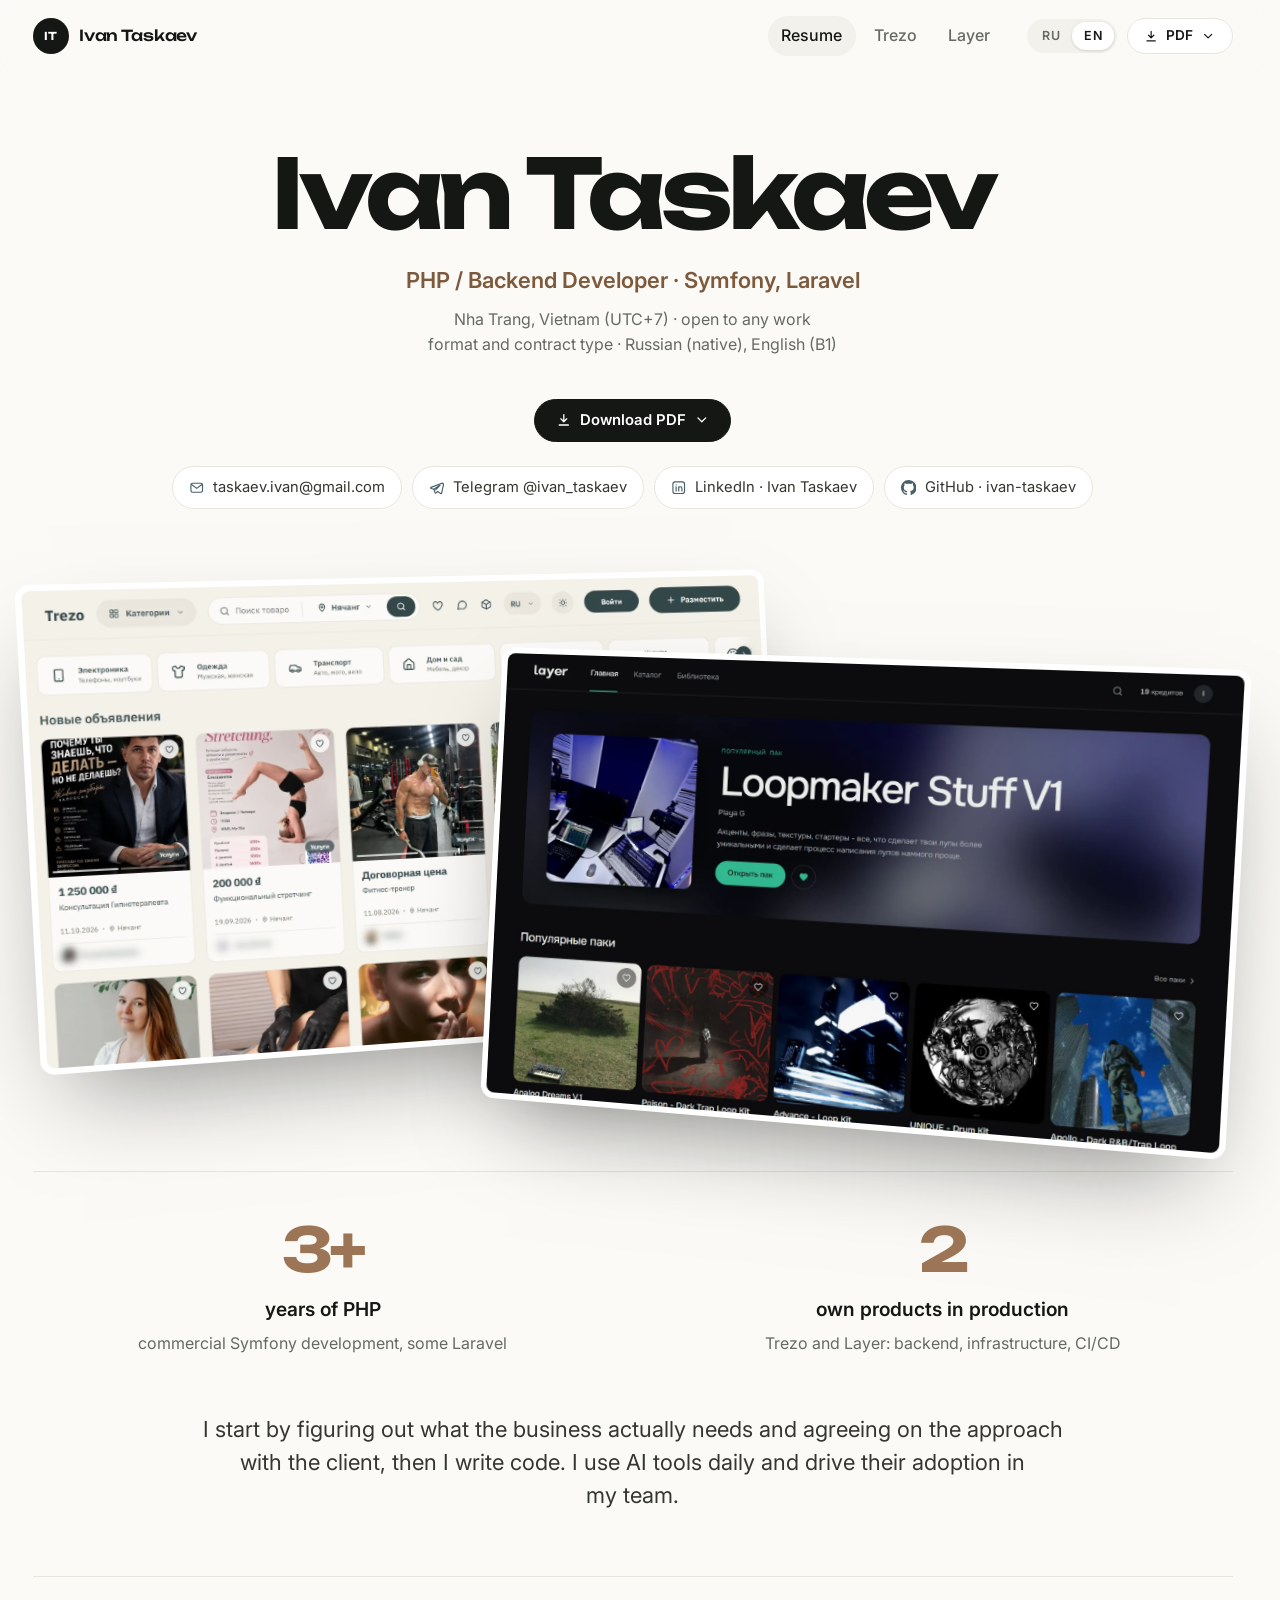
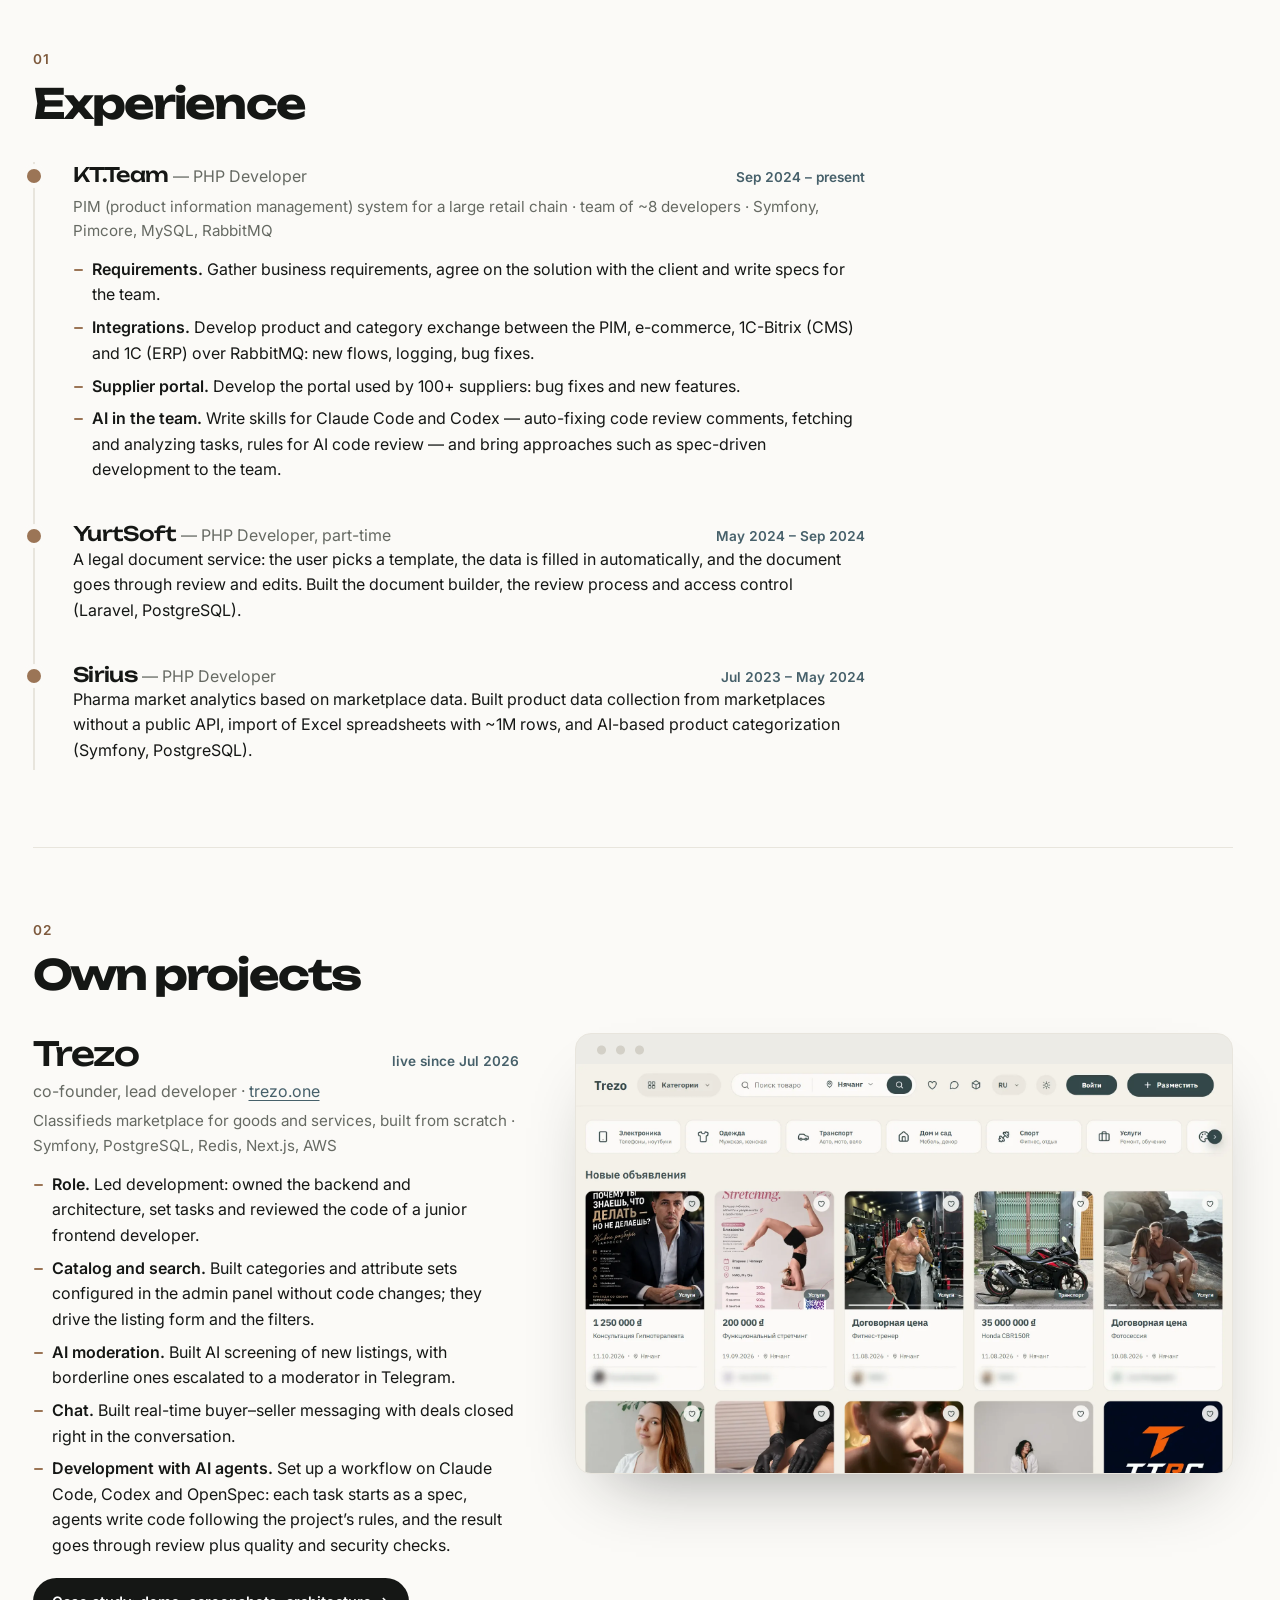
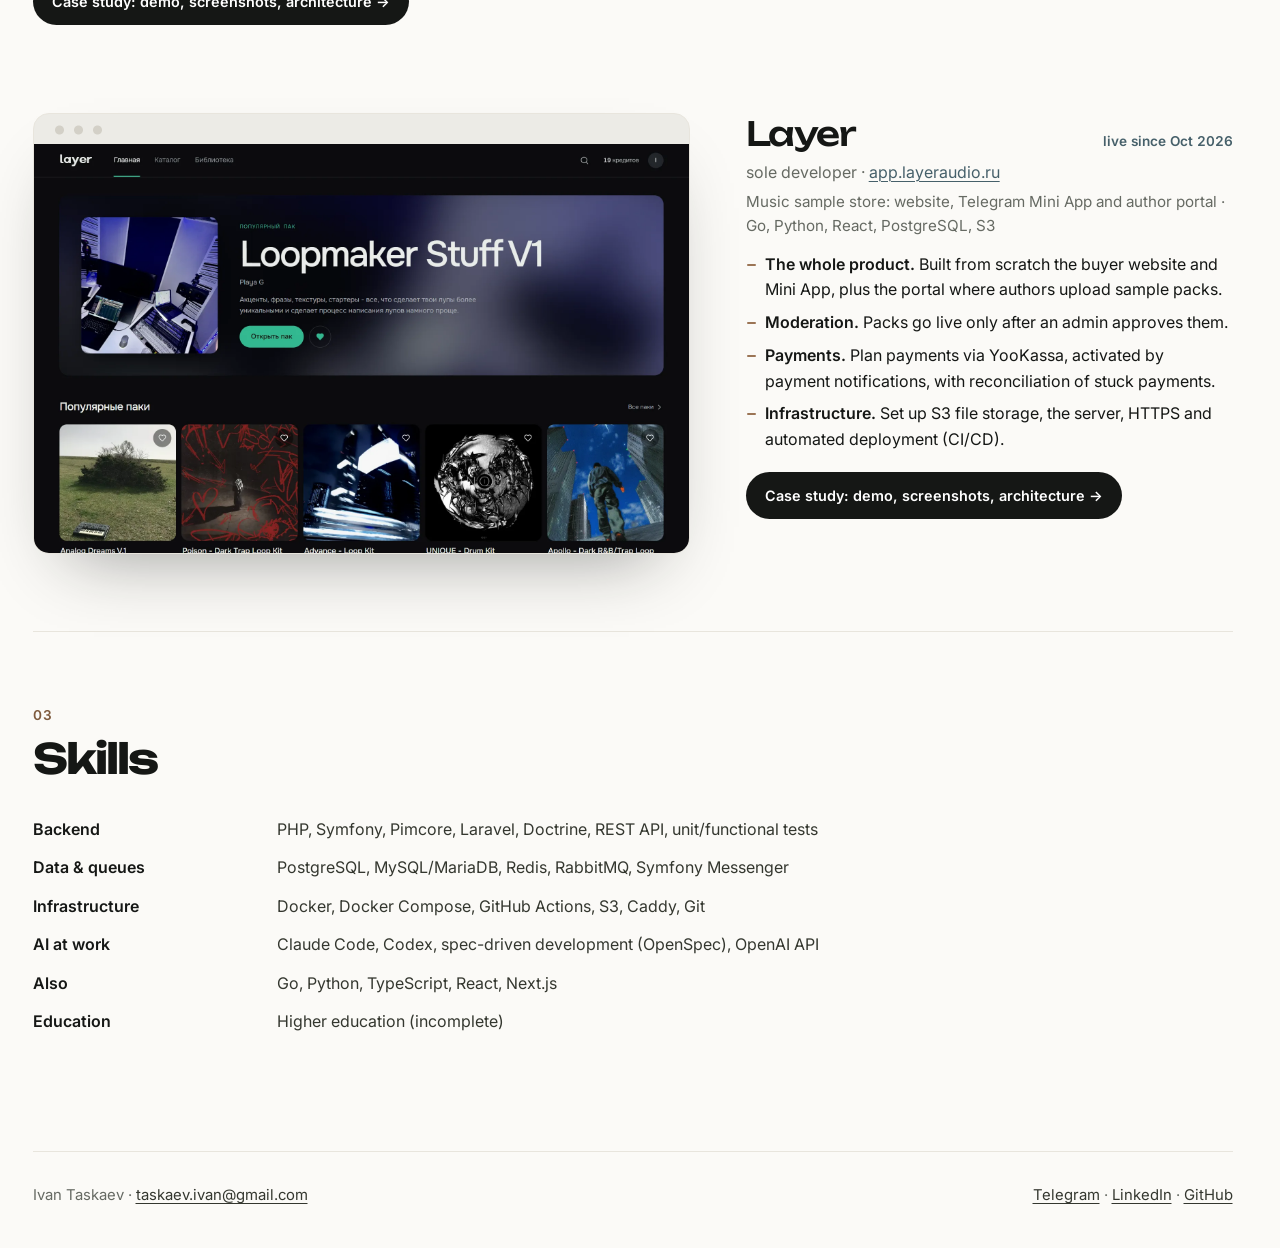
==== commit 56ae146d: "Add social link previews for resume and case studies" ====
--- a/index.html
+++ b/index.html
@@ -15,6 +15,15 @@
   <link rel="stylesheet" href="https://fonts.googleapis.com/css2?family=Unbounded:wght@500;600;700&family=Inter:wght@400;500;600;700&display=swap">
   <link rel="stylesheet" href="assets/css/style.css">
   <script src="assets/js/site.js"></script>
+  <link rel="canonical" href="https://ivan-taskaev.github.io/">
+  <meta property="og:type" content="website">
+  <meta property="og:url" content="https://ivan-taskaev.github.io/">
+  <meta property="og:title" content="Ivan Taskaev — PHP / Backend Developer">
+  <meta property="og:description" content="Resume in English and Russian, PDF downloads and case studies: Trezo and Layer.">
+  <meta property="og:image" content="https://ivan-taskaev.github.io/assets/img/trezo/social.jpg">
+  <meta property="og:image:width" content="1200">
+  <meta property="og:image:height" content="750">
+  <meta name="twitter:card" content="summary_large_image">
 </head>
 <body>
 
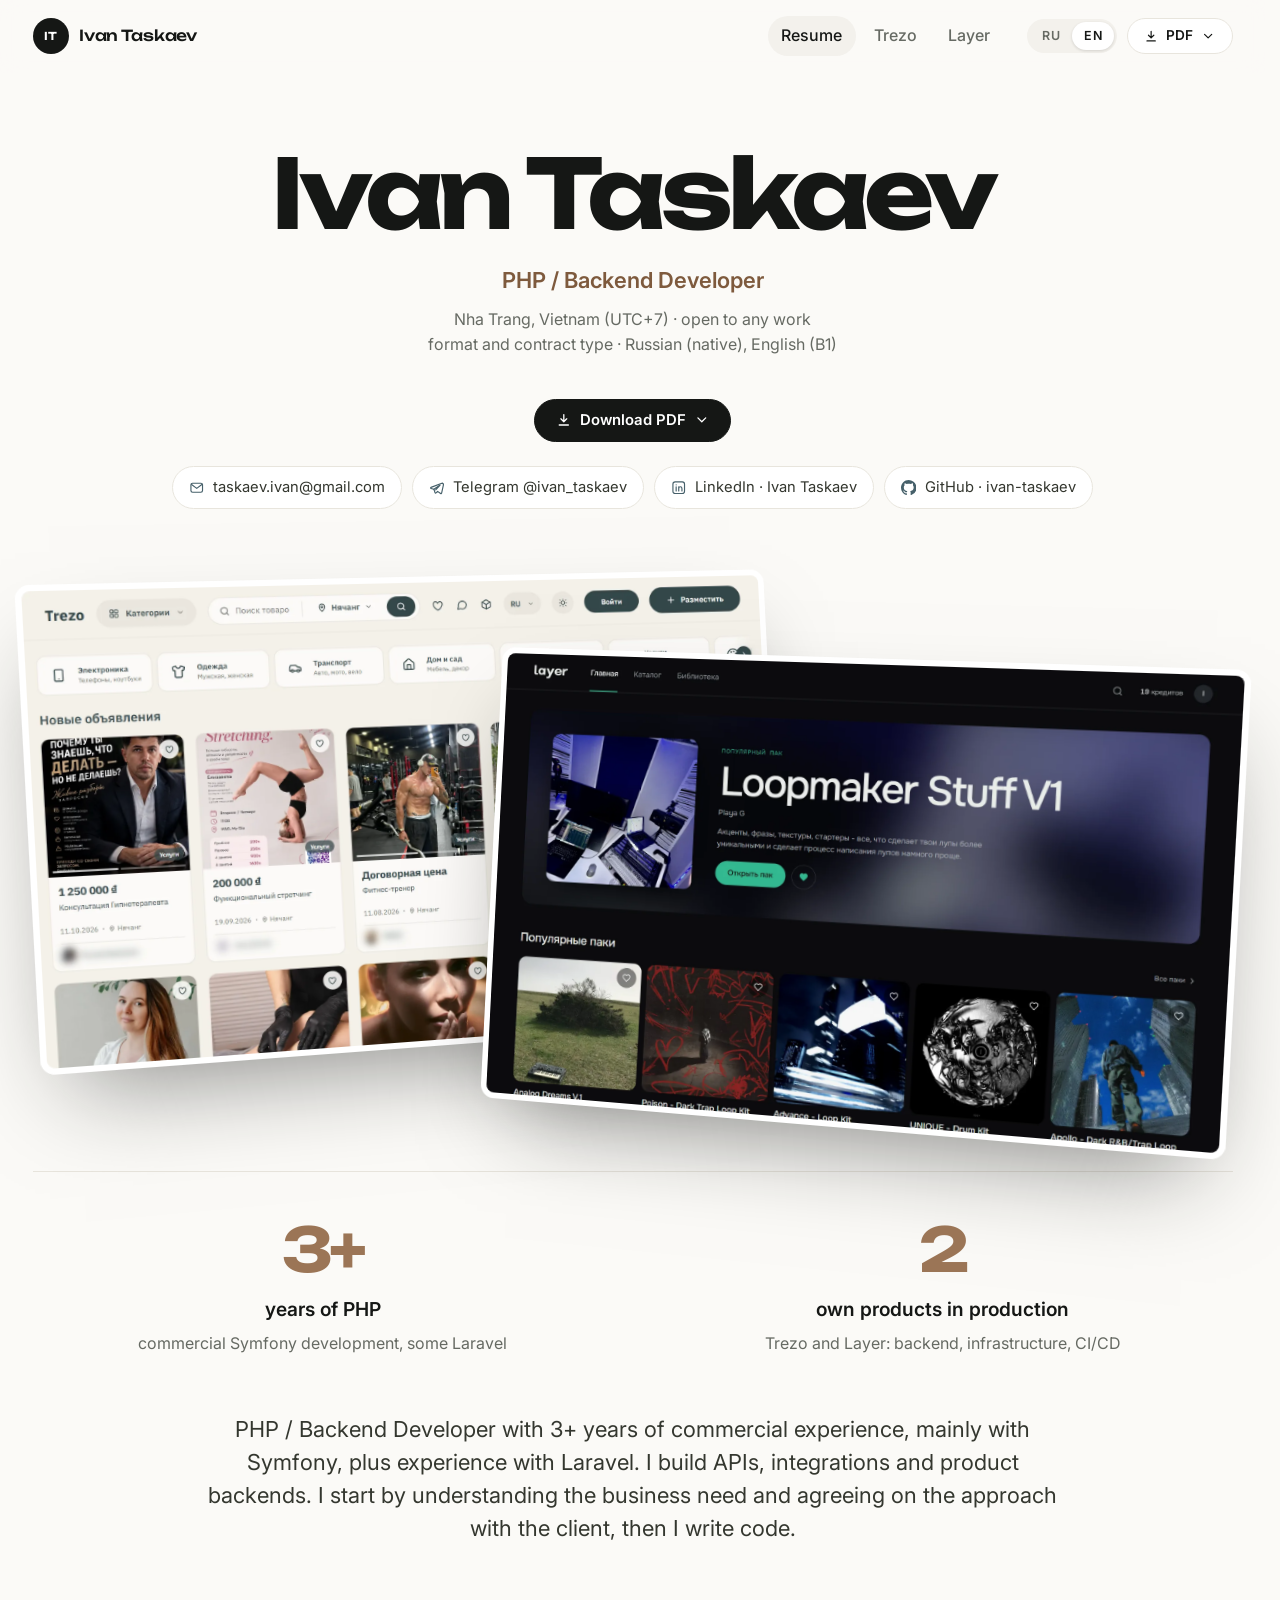
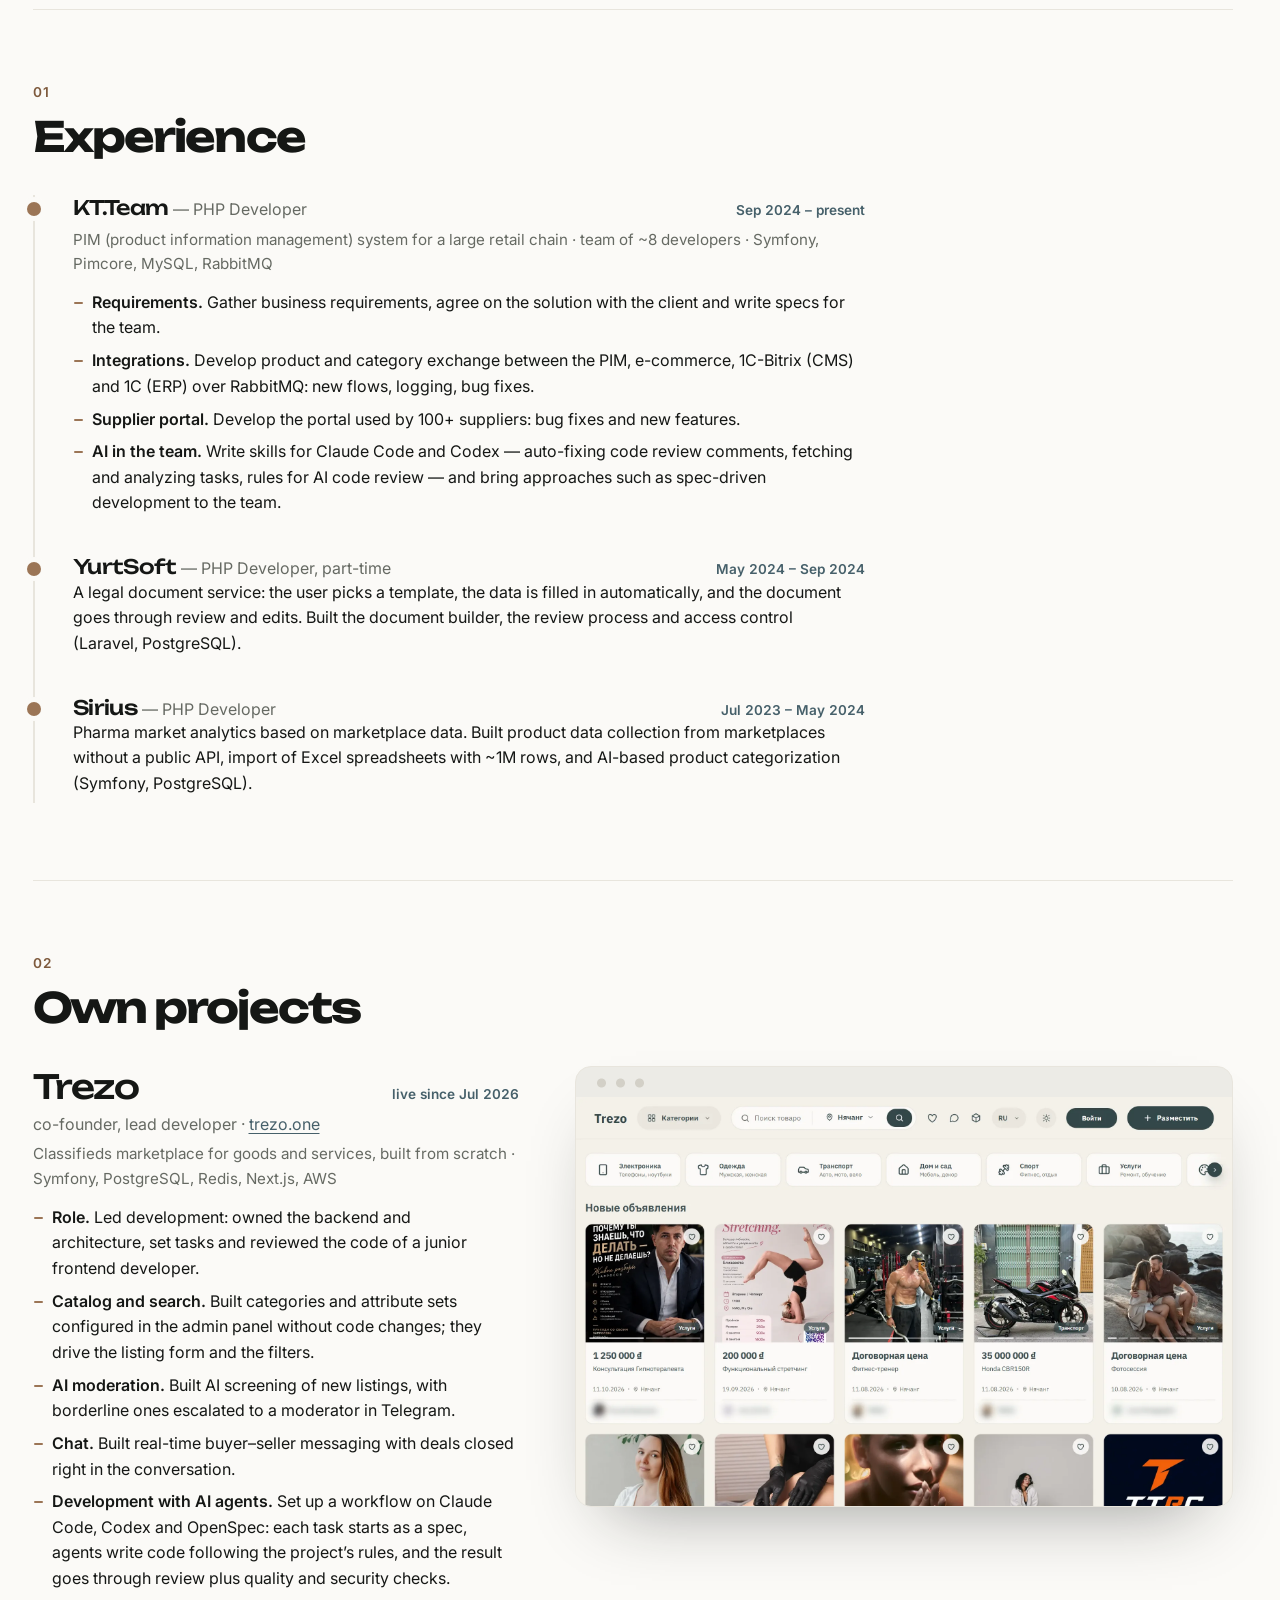
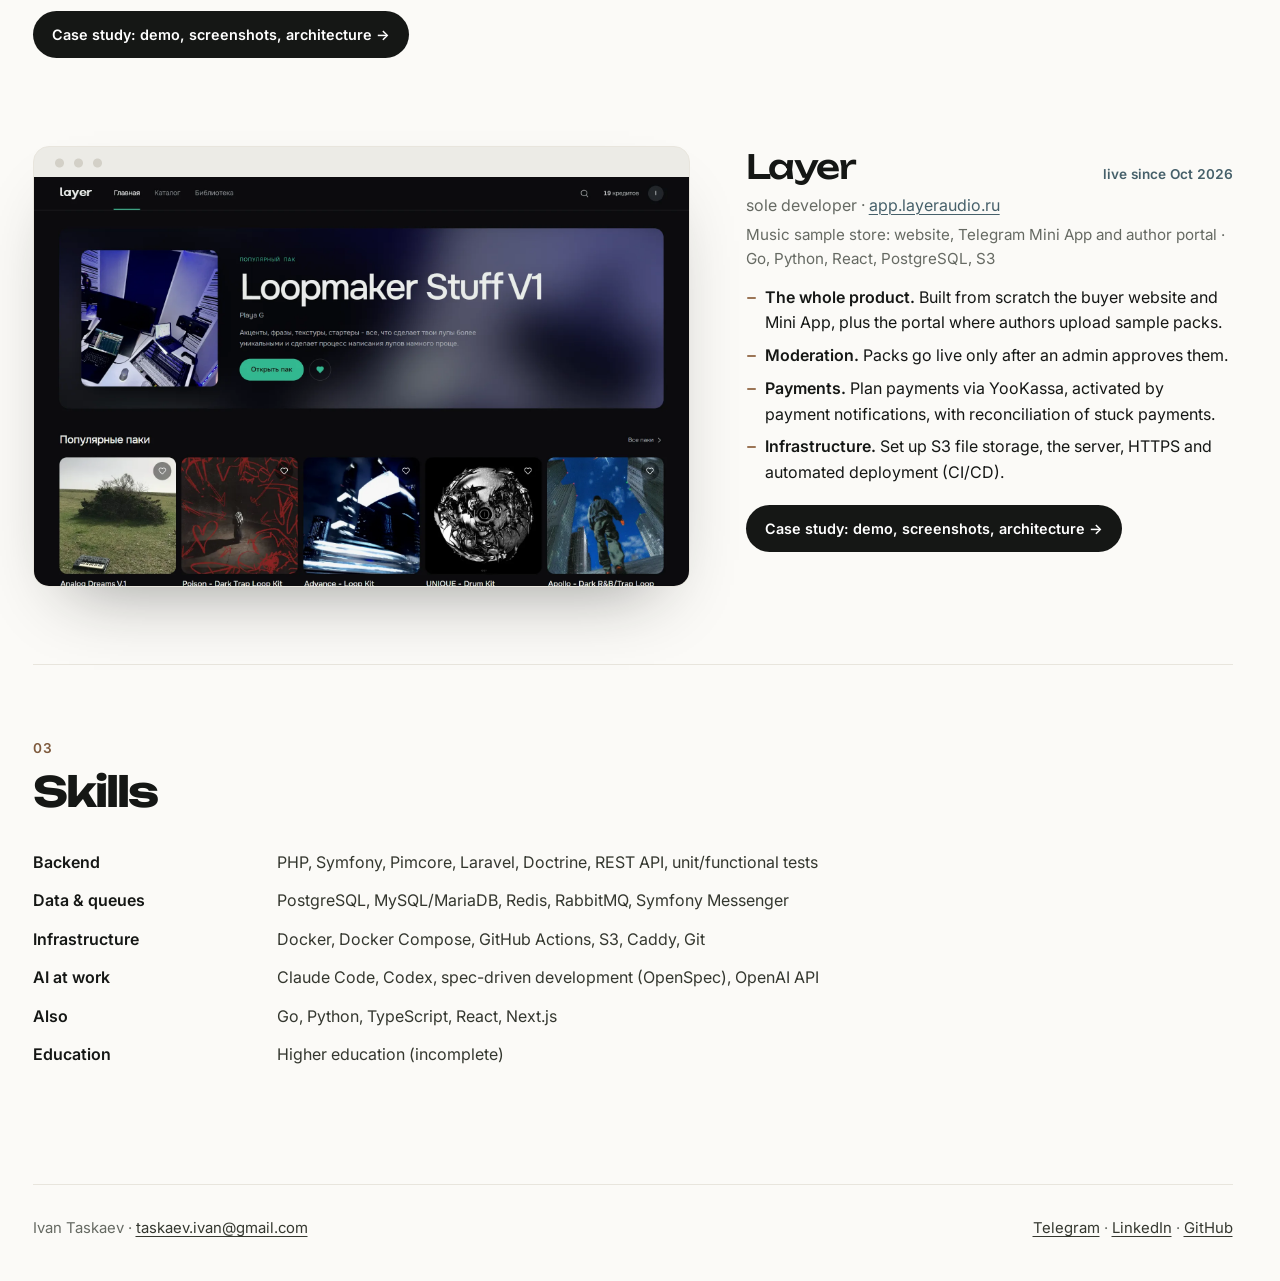
==== commit f4469ed4: "Unify About text across website and resumes; simplify headline" ====
--- a/index.html
+++ b/index.html
@@ -70,8 +70,8 @@
     <div class="intro">
       <h1><span lang="ru">Иван Таскаев</span><span lang="en">Ivan Taskaev</span></h1>
       <p class="hero__role">
-        <span lang="ru">PHP / Backend-разработчик&nbsp;· Symfony, Laravel</span>
-        <span lang="en">PHP / Backend Developer&nbsp;· Symfony, Laravel</span>
+        <span lang="ru">PHP / Backend-разработчик</span>
+        <span lang="en">PHP / Backend Developer</span>
       </p>
       <p class="hero__meta">
         <span lang="ru">Нячанг, Вьетнам (UTC+7)&nbsp;· любой формат работы и оформления&nbsp;· русский — родной, английский — B1</span>
@@ -115,12 +115,10 @@
     </div>
   </div>
   <p class="summary" lang="ru">
-    Сначала разбираюсь, что на самом деле нужно бизнесу, и согласовываю подход с заказчиком,
-    потом пишу код. AI-инструментами пользуюсь каждый день и являюсь инициатором их применения в команде.
+    PHP / Backend-разработчик с 3+ годами коммерческого опыта, в основном на Symfony; есть опыт с Laravel. Разрабатываю API, интеграции и продуктовый backend. Сначала разбираюсь, что нужно бизнесу, и согласовываю подход с заказчиком, потом пишу код.
   </p>
   <p class="summary" lang="en">
-    I start by figuring out what the business actually needs and agreeing on the approach with
-    the client, then I write code. I use AI tools daily and drive their adoption in my team.
+    PHP / Backend Developer with 3+ years of commercial experience, mainly with Symfony, plus experience with Laravel. I build APIs, integrations and product backends. I start by understanding the business need and agreeing on the approach with the client, then I write code.
   </p>
 
   <section class="section" aria-labelledby="experience">
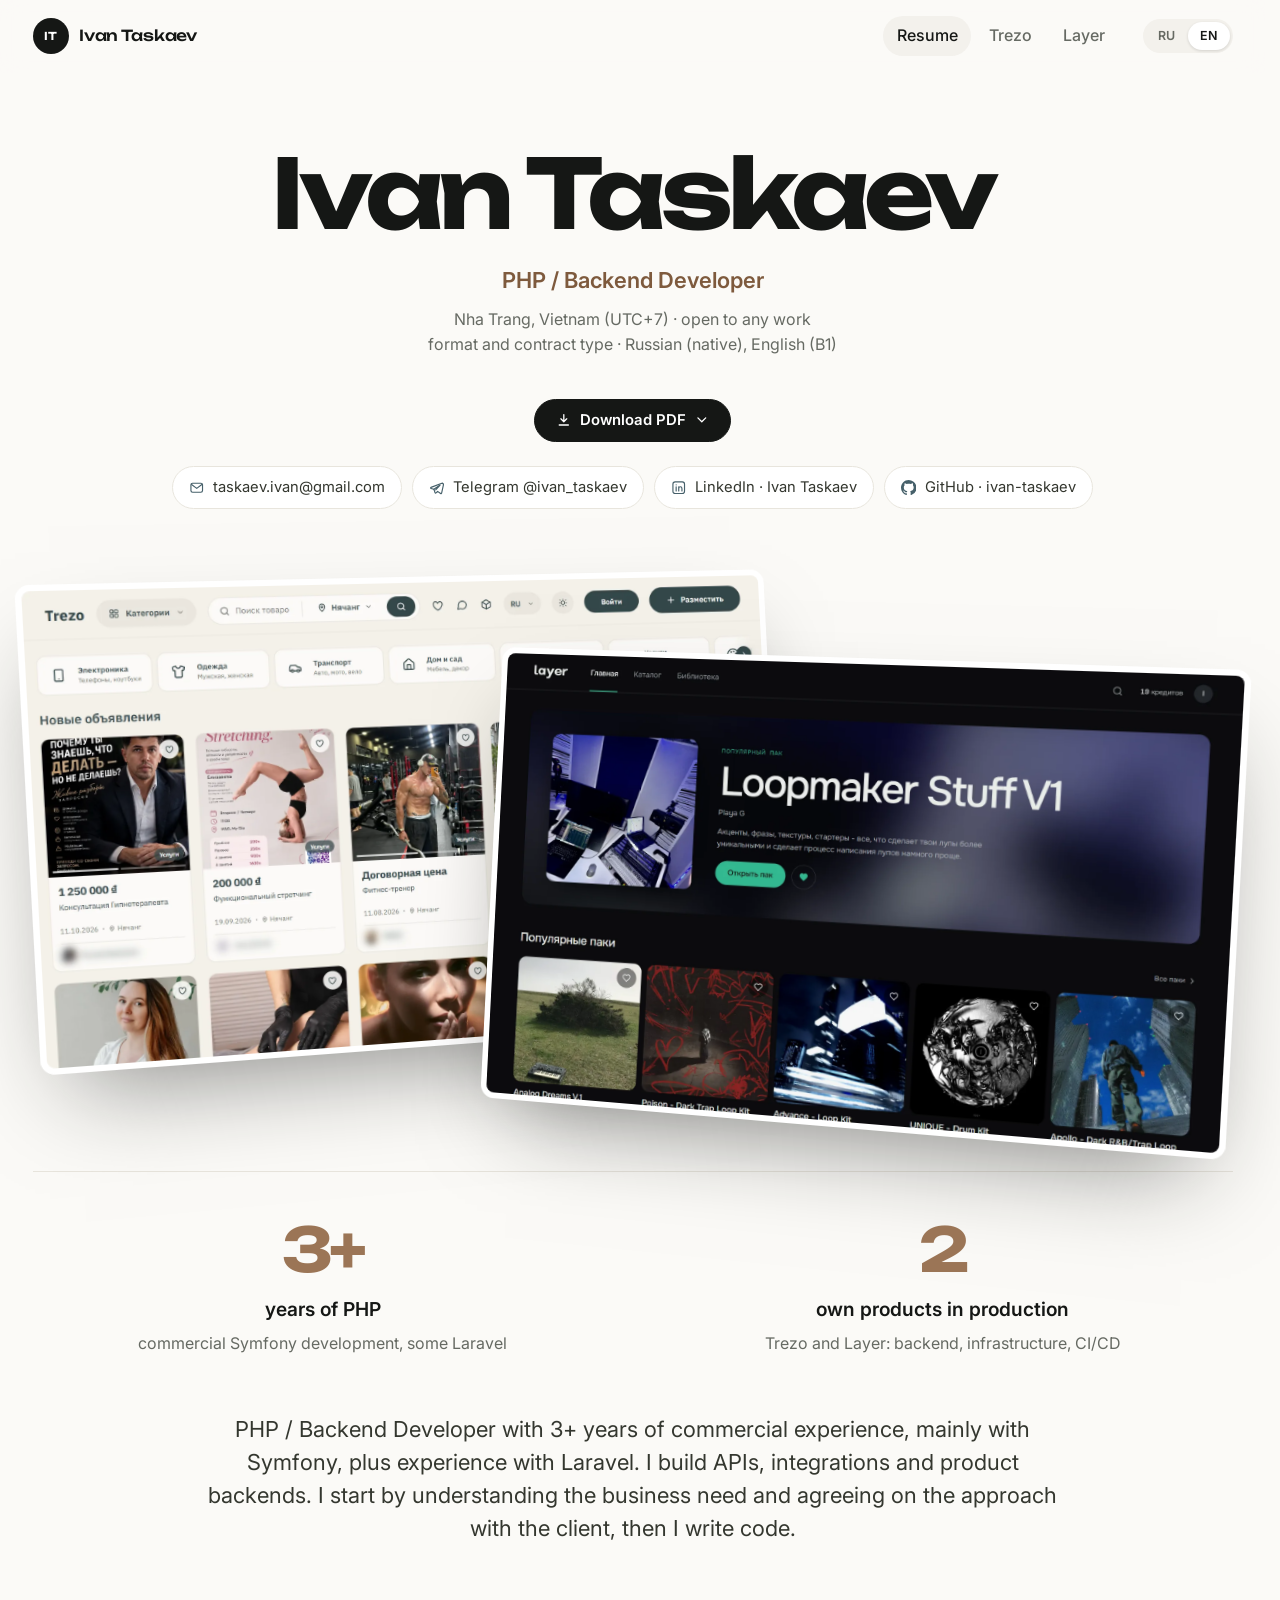
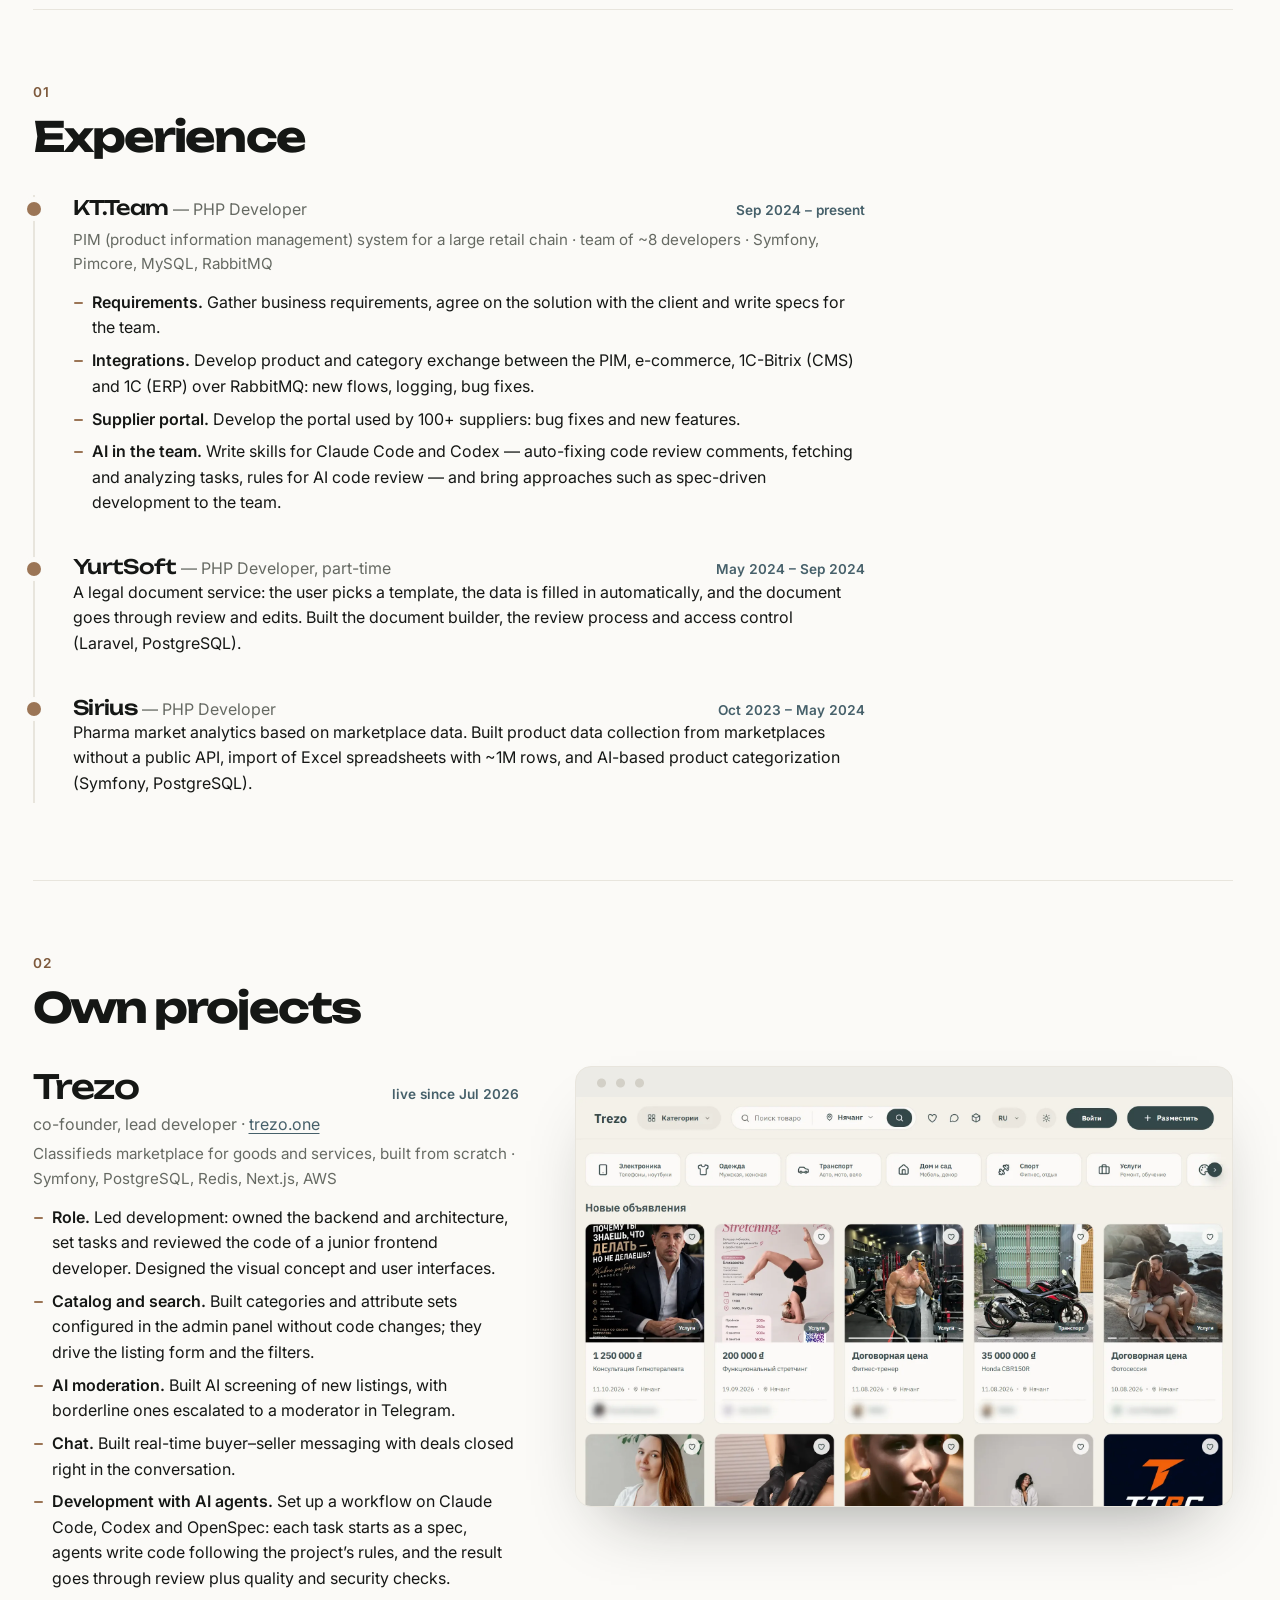
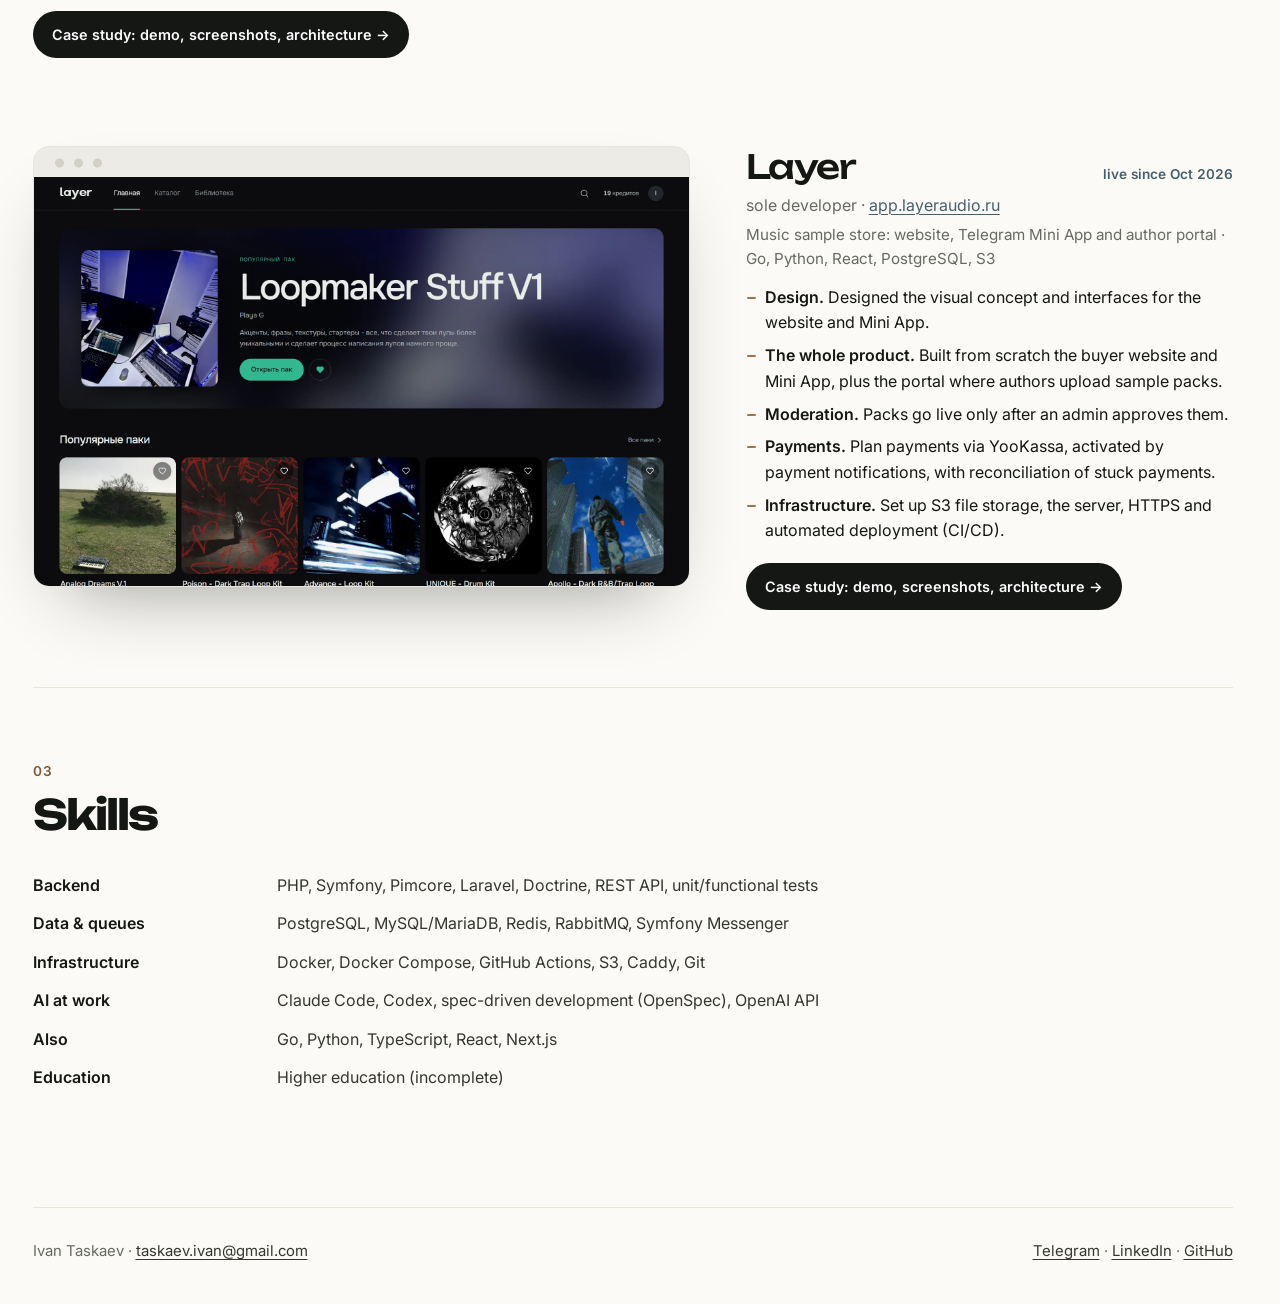
==== commit 0b02d122: "Simplify PDF actions and clarify design ownership and experience dates" ====
--- a/index.html
+++ b/index.html
@@ -1,262 +1,257 @@
-<!doctype html>
-<html lang="ru" data-lang="ru"
-      data-title-ru="Иван Таскаев — PHP / Backend-разработчик"
-      data-title-en="Ivan Taskaev — PHP / Backend Developer">
-<head>
-  <meta charset="utf-8">
-  <meta name="viewport" content="width=device-width, initial-scale=1">
-  <meta name="color-scheme" content="light dark">
-  <meta name="theme-color" content="#fbfaf7" media="(prefers-color-scheme: light)">
-  <meta name="theme-color" content="#141513" media="(prefers-color-scheme: dark)">
-  <title>Иван Таскаев — PHP / Backend-разработчик</title>
-  <meta name="description" content="Иван Таскаев, PHP / Backend-разработчик (Symfony). Резюме и кейсы Trezo и Layer. Ivan Taskaev, PHP / Backend Developer: resume and case studies.">
-  <link rel="preconnect" href="https://fonts.googleapis.com">
-  <link rel="preconnect" href="https://fonts.gstatic.com" crossorigin>
-  <link rel="stylesheet" href="https://fonts.googleapis.com/css2?family=Unbounded:wght@500;600;700&family=Inter:wght@400;500;600;700&display=swap">
-  <link rel="stylesheet" href="assets/css/style.css">
-  <script src="assets/js/site.js"></script>
-  <link rel="canonical" href="https://ivan-taskaev.github.io/">
-  <meta property="og:type" content="website">
-  <meta property="og:url" content="https://ivan-taskaev.github.io/">
-  <meta property="og:title" content="Ivan Taskaev — PHP / Backend Developer">
-  <meta property="og:description" content="Resume in English and Russian, PDF downloads and case studies: Trezo and Layer.">
-  <meta property="og:image" content="https://ivan-taskaev.github.io/assets/img/trezo/social.jpg">
-  <meta property="og:image:width" content="1200">
-  <meta property="og:image:height" content="750">
-  <meta name="twitter:card" content="summary_large_image">
-</head>
-<body>
-
-<svg width="0" height="0" style="position:absolute" aria-hidden="true">
-  <symbol id="i-mail" viewBox="0 0 24 24" fill="none" stroke="currentColor" stroke-width="1.8" stroke-linecap="round" stroke-linejoin="round"><rect x="3" y="5" width="18" height="14" rx="2.5"/><path d="m4 7 8 6 8-6"/></symbol>
-  <symbol id="i-telegram" viewBox="0 0 24 24" fill="none" stroke="currentColor" stroke-width="1.8" stroke-linecap="round" stroke-linejoin="round"><path d="M21 4.6 3.1 11.5c-.8.3-.7 1.4.1 1.6l4.4 1.3 1.7 5.3c.2.7 1.1.9 1.6.4l2.5-2.4 4.6 3.4c.6.4 1.4.1 1.6-.6l3-13.6c.2-.9-.7-1.6-1.6-1.3Z"/><path d="m7.6 14.4 9.6-6.5-6.8 7.4"/></symbol>
-  <symbol id="i-linkedin" viewBox="0 0 24 24" fill="none" stroke="currentColor" stroke-width="1.8" stroke-linecap="round" stroke-linejoin="round"><rect x="3" y="3" width="18" height="18" rx="3.5"/><path d="M8 10.5V17M8 7.4v.1M12 17v-6.5M12 13.4c0-1.7 1-2.9 2.5-2.9s2.5 1 2.5 2.9V17"/></symbol>
-  <symbol id="i-github" viewBox="0 0 16 16" fill="currentColor"><path d="M8 0C3.58 0 0 3.58 0 8c0 3.54 2.29 6.53 5.47 7.59.4.07.55-.17.55-.38 0-.19-.01-.82-.01-1.49-2.01.37-2.53-.49-2.69-.94-.09-.23-.48-.94-.82-1.13-.28-.15-.68-.52-.01-.53.63-.01 1.08.58 1.23.82.72 1.21 1.87.87 2.33.66.07-.52.28-.87.51-1.07-1.78-.2-3.64-.89-3.64-3.95 0-.87.31-1.59.82-2.15-.08-.2-.36-1.02.08-2.12 0 0 .67-.21 2.2.82.64-.18 1.32-.27 2-.27.68 0 1.36.09 2 .27 1.53-1.04 2.2-.82 2.2-.82.44 1.1.16 1.92.08 2.12.51.56.82 1.27.82 2.15 0 3.07-1.87 3.75-3.65 3.95.29.25.54.73.54 1.48 0 1.07-.01 1.93-.01 2.2 0 .21.15.46.55.38A8.01 8.01 0 0 0 16 8c0-4.42-3.58-8-8-8Z"/></symbol>
-  <symbol id="i-globe" viewBox="0 0 24 24" fill="none" stroke="currentColor" stroke-width="1.8" stroke-linecap="round" stroke-linejoin="round"><circle cx="12" cy="12" r="9"/><path d="M3 12h18M12 3c2.4 2.6 3.5 5.6 3.5 9s-1.1 6.4-3.5 9c-2.4-2.6-3.5-5.6-3.5-9S9.6 5.6 12 3Z"/></symbol>
-  <symbol id="i-download" viewBox="0 0 24 24" fill="none" stroke="currentColor" stroke-width="2" stroke-linecap="round" stroke-linejoin="round"><path d="M12 4v11m0 0 4.5-4.5M12 15l-4.5-4.5M5 20h14"/></symbol>
-  <symbol id="i-chevron" viewBox="0 0 24 24" fill="none" stroke="currentColor" stroke-width="2" stroke-linecap="round" stroke-linejoin="round"><path d="m6 9 6 6 6-6"/></symbol>
-</svg>
-
-<header class="topbar">
-  <div class="wrap wrap--wide topbar__inner">
-    <a class="brand" href="./">
-      <span class="brand__mark" aria-hidden="true"><span lang="ru">ИТ</span><span lang="en">IT</span></span>
-      <span class="brand__name"><span lang="ru">Иван Таскаев</span><span lang="en">Ivan Taskaev</span></span>
-    </a>
-    <nav class="topnav">
-      <a href="./" aria-current="page"><span lang="ru">Резюме</span><span lang="en">Resume</span></a>
-      <a href="trezo/">Trezo</a>
-      <a href="layer/">Layer</a>
-    </nav>
-    <div class="topbar__actions">
-      <div class="lang-switch" role="group" aria-label="Язык / Language">
-        <button type="button" data-set-lang="ru" aria-pressed="true">RU</button>
-        <button type="button" data-set-lang="en" aria-pressed="false">EN</button>
-      </div>
-      <details class="pdf-menu pdf-menu--right">
-        <summary class="btn btn--small"><svg class="icon"><use href="#i-download"/></svg>PDF<svg class="icon pdf-menu__chevron"><use href="#i-chevron"/></svg></summary>
-        <div class="pdf-menu__list">
-          <div class="pdf-menu__label"><span lang="ru">Язык резюме</span><span lang="en">Resume language</span></div>
-          <a href="assets/cv/ivan-taskaev-cv-ru.pdf" download>Русский<span>RU</span></a>
-          <a href="assets/cv/ivan-taskaev-cv-en.pdf" download>English<span>EN</span></a>
-        </div>
-      </details>
-    </div>
-  </div>
-</header>
-
-<main class="wrap wrap--wide home">
-  <section class="hero">
-    <div class="intro">
-      <h1><span lang="ru">Иван Таскаев</span><span lang="en">Ivan Taskaev</span></h1>
-      <p class="hero__role">
-        <span lang="ru">PHP / Backend-разработчик</span>
-        <span lang="en">PHP / Backend Developer</span>
-      </p>
-      <p class="hero__meta">
-        <span lang="ru">Нячанг, Вьетнам (UTC+7)&nbsp;· любой формат работы и оформления&nbsp;· русский — родной, английский — B1</span>
-        <span lang="en">Nha Trang, Vietnam (UTC+7)&nbsp;· open to any work format and contract type&nbsp;· Russian (native), English (B1)</span>
-      </p>
-      <div class="hero__actions">
-        <details class="pdf-menu">
-          <summary class="btn btn--primary"><svg class="icon"><use href="#i-download"/></svg><span lang="ru">Скачать PDF</span><span lang="en">Download PDF</span><svg class="icon pdf-menu__chevron"><use href="#i-chevron"/></svg></summary>
-          <div class="pdf-menu__list">
-            <div class="pdf-menu__label"><span lang="ru">Язык резюме</span><span lang="en">Resume language</span></div>
-            <a href="assets/cv/ivan-taskaev-cv-ru.pdf" download>Русский<span>RU</span></a>
-            <a href="assets/cv/ivan-taskaev-cv-en.pdf" download>English<span>EN</span></a>
-          </div>
-        </details>
-      </div>
-    </div>
-    <ul class="contacts">
-      <li><a href="mailto:taskaev.ivan@gmail.com"><svg class="icon"><use href="#i-mail"/></svg>taskaev.ivan@gmail.com</a></li>
-      <li><a href="https://t.me/ivan_taskaev" target="_blank" rel="noopener"><svg class="icon"><use href="#i-telegram"/></svg>Telegram @ivan_taskaev</a></li>
-      <li><a href="https://www.linkedin.com/in/ivan-taskaev-aa35792bb" target="_blank" rel="noopener"><svg class="icon"><use href="#i-linkedin"/></svg>LinkedIn · Ivan Taskaev</a></li>
-      <li><a href="https://github.com/ivan-taskaev" target="_blank" rel="noopener"><svg class="icon"><use href="#i-github"/></svg>GitHub · ivan-taskaev</a></li>
-      <li class="print-only"><a href="https://ivan-taskaev.github.io/"><svg class="icon"><use href="#i-globe"/></svg>ivan-taskaev.github.io</a></li>
-    </ul>
-  </section>
-
-  <figure class="hero-art" aria-hidden="true">
-    <img class="hero-art__a" src="assets/img/trezo/home.webp" alt="" width="1920" height="1200">
-    <img class="hero-art__b" src="assets/img/layer/home.webp" alt="" width="1920" height="1200">
-  </figure>
-
-  <div class="tiles">
-    <div class="tile">
-      <b><span class="tile__num">3+</span> <span lang="ru">года в PHP</span><span lang="en">years of PHP</span></b>
-      <span class="tile__d" lang="ru">коммерческая разработка на Symfony, есть опыт с Laravel</span>
-      <span class="tile__d" lang="en">commercial Symfony development, some Laravel</span>
-    </div>
-    <div class="tile">
-      <b><span class="tile__num">2</span> <span lang="ru">собственных продукта в продакшене</span><span lang="en">own products in production</span></b>
-      <span class="tile__d" lang="ru">Trezo и Layer: backend, инфраструктура, CI/CD</span>
-      <span class="tile__d" lang="en">Trezo and Layer: backend, infrastructure, CI/CD</span>
-    </div>
-  </div>
-  <p class="summary" lang="ru">
-    PHP / Backend-разработчик с 3+ годами коммерческого опыта, в основном на Symfony; есть опыт с Laravel. Разрабатываю API, интеграции и продуктовый backend. Сначала разбираюсь, что нужно бизнесу, и согласовываю подход с заказчиком, потом пишу код.
-  </p>
-  <p class="summary" lang="en">
-    PHP / Backend Developer with 3+ years of commercial experience, mainly with Symfony, plus experience with Laravel. I build APIs, integrations and product backends. I start by understanding the business need and agreeing on the approach with the client, then I write code.
-  </p>
-
-  <section class="section" aria-labelledby="experience">
-    <h2 class="section__title" id="experience"><span lang="ru">Опыт работы</span><span lang="en">Experience</span></h2>
-    <article class="job">
-      <div class="job__head">
-        <h3>KT.Team <span class="job__role">— PHP Developer</span></h3>
-        <span class="job__period"><span lang="ru">09.2024 — н. в.</span><span lang="en">Sep 2024 – present</span></span>
-      </div>
-      <p class="job__sub">
-        <span lang="ru">PIM-система (управление товарными данными) крупной розничной сети · команда ~8 разработчиков</span>
-        <span lang="en">PIM (product information management) system for a large retail chain · team of ~8 developers</span>
-        · Symfony, Pimcore, MySQL, RabbitMQ
-      </p>
-      <ul class="list" lang="ru">
-        <li><b>Требования.</b> Собираю требования бизнеса, согласовываю решение с заказчиком и пишу спецификации для команды.</li>
-        <li><b>Интеграции.</b> Развиваю обмен товарами и категориями между PIM, e-commerce, 1C-Bitrix и 1С через RabbitMQ: новые сценарии, логирование, исправление ошибок.</li>
-        <li><b>Кабинет поставщиков.</b> Развиваю кабинет для 100+ поставщиков: исправляю ошибки и добавляю новые функции.</li>
-        <li><b>AI в команде.</b> Пишу skills для Claude Code и Codex — автоисправление замечаний с код-ревью, получение и анализ задач, правила AI-ревью кода — и предлагаю команде подходы вроде spec-driven development.</li>
-      </ul>
-      <ul class="list" lang="en">
-        <li><b>Requirements.</b> Gather business requirements, agree on the solution with the client and write specs for the team.</li>
-        <li><b>Integrations.</b> Develop product and category exchange between the PIM, e-commerce, 1C-Bitrix (CMS) and 1C (ERP) over RabbitMQ: new flows, logging, bug fixes.</li>
-        <li><b>Supplier portal.</b> Develop the portal used by 100+ suppliers: bug fixes and new features.</li>
-        <li><b>AI in the team.</b> Write skills for Claude Code and Codex — auto-fixing code review comments, fetching and analyzing tasks, rules for AI code review — and bring approaches such as spec-driven development to the team.</li>
-      </ul>
-    </article>
-    <article class="job">
-      <div class="job__head">
-        <h3>YurtSoft <span class="job__role">— PHP Developer, <span lang="ru">частичная занятость</span><span lang="en">part-time</span></span></h3>
-        <span class="job__period"><span lang="ru">05.2024 — 09.2024</span><span lang="en">May 2024 – Sep 2024</span></span>
-      </div>
-      <p lang="ru">Сервис юридических документов: пользователь выбирает шаблон, данные подставляются автоматически, документ проходит проверку и правки. Разработал конструктор, процесс проверки и права доступа (Laravel, PostgreSQL).</p>
-      <p lang="en">A legal document service: the user picks a template, the data is filled in automatically, and the document goes through review and edits. Built the document builder, the review process and access control (Laravel, PostgreSQL).</p>
-    </article>
-    <article class="job">
-      <div class="job__head">
-        <h3><span lang="ru">Сириус</span><span lang="en">Sirius</span> <span class="job__role">— PHP Developer</span></h3>
-        <span class="job__period"><span lang="ru">07.2023 — 05.2024</span><span lang="en">Jul 2023 – May 2024</span></span>
-      </div>
-      <p lang="ru">Аналитика фармрынка по данным маркетплейсов. Разработал сбор данных о товарах с площадок без открытого API, загрузку Excel-таблиц на ~1 млн строк и распределение товаров по категориям с помощью AI (Symfony, PostgreSQL).</p>
-      <p lang="en">Pharma market analytics based on marketplace data. Built product data collection from marketplaces without a public API, import of Excel spreadsheets with ~1M rows, and AI-based product categorization (Symfony, PostgreSQL).</p>
-    </article>
-  </section>
-
-  <section class="section" aria-labelledby="projects">
-    <h2 class="section__title" id="projects"><span lang="ru">Собственные проекты</span><span lang="en">Own projects</span></h2>
-
-    <article class="project">
-      <div class="job">
-        <div class="job__head">
-          <h3>Trezo <span class="job__role"><span lang="ru">сооснователь, ведущий разработчик</span><span lang="en">co-founder, lead developer</span> · <a href="https://trezo.one" target="_blank" rel="noopener">trezo.one</a></span></h3>
-          <span class="job__period"><span lang="ru">запущен 07.2026</span><span lang="en">live since Jul 2026</span></span>
-        </div>
-        <p class="job__sub">
-          <span lang="ru">Маркетплейс объявлений о товарах и услугах, сделанный с нуля</span>
-          <span lang="en">Classifieds marketplace for goods and services, built from scratch</span>
-          · Symfony, PostgreSQL, Redis, Next.js, AWS
-        </p>
-        <ul class="list" lang="ru">
-          <li><b>Роль.</b> Вёл разработку: отвечал за backend и архитектуру, ставил задачи и ревьюил код начинающего frontend-разработчика.</li>
-          <li><b>Каталог и поиск.</b> Сделал категории и наборы характеристик, которые настраиваются в админке без правок кода; по ним строятся форма объявления и фильтры.</li>
-          <li><b>AI-модерация.</b> Сделал AI-проверку новых объявлений, спорные уходят модератору в Telegram.</li>
-          <li><b>Чат.</b> Сделал переписку покупателя и продавца в реальном времени с фиксацией сделки прямо в диалоге.</li>
-          <li><b>Разработка с AI-агентами.</b> Выстроил процесс на Claude Code, Codex и OpenSpec: задача сначала описывается спецификацией, агенты пишут код по правилам проекта, результат проходит ревью и проверки качества и безопасности.</li>
-        </ul>
-        <ul class="list" lang="en">
-          <li><b>Role.</b> Led development: owned the backend and architecture, set tasks and reviewed the code of a junior frontend developer.</li>
-          <li><b>Catalog and search.</b> Built categories and attribute sets configured in the admin panel without code changes; they drive the listing form and the filters.</li>
-          <li><b>AI moderation.</b> Built AI screening of new listings, with borderline ones escalated to a moderator in Telegram.</li>
-          <li><b>Chat.</b> Built real-time buyer–seller messaging with deals closed right in the conversation.</li>
-          <li><b>Development with AI agents.</b> Set up a workflow on Claude Code, Codex and OpenSpec: each task starts as a spec, agents write code following the project’s rules, and the result goes through review plus quality and security checks.</li>
-        </ul>
-        <a class="project__more" href="trezo/"><span lang="ru">Подробнее: демо, скриншоты, архитектура →</span><span lang="en">Case study: demo, screenshots, architecture →</span></a>
-      </div>
-      <a class="project__thumb" href="trezo/" aria-hidden="true" tabindex="-1" style="view-transition-name: trezo-cover">
-        <img src="assets/img/trezo/home.webp" alt="" width="1920" height="1200" onerror="this.remove()">
-        <span lang="ru">Смотреть кейс</span><span lang="en">View case study</span>
-      </a>
-    </article>
-
-    <article class="project">
-      <div class="job">
-        <div class="job__head">
-          <h3>Layer <span class="job__role"><span lang="ru">единственный разработчик</span><span lang="en">sole developer</span> · <a href="https://app.layeraudio.ru" target="_blank" rel="noopener">app.layeraudio.ru</a></span></h3>
-          <span class="job__period"><span lang="ru">запущен 10.2026</span><span lang="en">live since Oct 2026</span></span>
-        </div>
-        <p class="job__sub">
-          <span lang="ru">Магазин музыкальных сэмплов: сайт, Telegram Mini App и кабинет авторов</span>
-          <span lang="en">Music sample store: website, Telegram Mini App and author portal</span>
-          · Go, Python, React, PostgreSQL, S3
-        </p>
-        <ul class="list" lang="ru">
-          <li><b>Продукт целиком.</b> С нуля разработал сайт и Mini App для покупателей и кабинет, где авторы загружают паки сэмплов.</li>
-          <li><b>Модерация.</b> Паки публикуются только после проверки администратором.</li>
-          <li><b>Платежи.</b> Оплата тарифов через YooKassa с активацией по уведомлению и сверкой зависших платежей.</li>
-          <li><b>Инфраструктура.</b> Настроил хранение файлов в S3, сервер, HTTPS и автоматический деплой (CI/CD).</li>
-        </ul>
-        <ul class="list" lang="en">
-          <li><b>The whole product.</b> Built from scratch the buyer website and Mini App, plus the portal where authors upload sample packs.</li>
-          <li><b>Moderation.</b> Packs go live only after an admin approves them.</li>
-          <li><b>Payments.</b> Plan payments via YooKassa, activated by payment notifications, with reconciliation of stuck payments.</li>
-          <li><b>Infrastructure.</b> Set up S3 file storage, the server, HTTPS and automated deployment (CI/CD).</li>
-        </ul>
-        <a class="project__more" href="layer/"><span lang="ru">Подробнее: демо, скриншоты, архитектура →</span><span lang="en">Case study: demo, screenshots, architecture →</span></a>
-      </div>
-      <a class="project__thumb" href="layer/" aria-hidden="true" tabindex="-1" style="view-transition-name: layer-cover">
-        <img src="assets/img/layer/home.webp" alt="" width="1920" height="1200" onerror="this.remove()">
-        <span lang="ru">Смотреть кейс</span><span lang="en">View case study</span>
-      </a>
-    </article>
-  </section>
-
-  <section class="section" aria-labelledby="skills">
-    <h2 class="section__title" id="skills"><span lang="ru">Навыки</span><span lang="en">Skills</span></h2>
-    <dl class="skills">
-      <dt>Backend</dt>
-      <dd>PHP, Symfony, Pimcore, Laravel, Doctrine, REST API, <span lang="ru">unit/functional-тесты</span><span lang="en">unit/functional tests</span></dd>
-      <dt><span lang="ru">Данные и очереди</span><span lang="en">Data &amp; queues</span></dt>
-      <dd>PostgreSQL, MySQL/MariaDB, Redis, RabbitMQ, Symfony Messenger</dd>
-      <dt><span lang="ru">Инфраструктура</span><span lang="en">Infrastructure</span></dt>
-      <dd>Docker, Docker Compose, GitHub Actions, S3, Caddy, Git</dd>
-      <dt><span lang="ru">AI в работе</span><span lang="en">AI at work</span></dt>
-      <dd>Claude Code, Codex, spec-driven development (OpenSpec), OpenAI API</dd>
-      <dt><span lang="ru">Также</span><span lang="en">Also</span></dt>
-      <dd>Go, Python, TypeScript, React, Next.js</dd>
-      <dt><span lang="ru">Образование</span><span lang="en">Education</span></dt>
-      <dd><span lang="ru">Неоконченное высшее</span><span lang="en">Higher education (incomplete)</span></dd>
-    </dl>
-  </section>
-</main>
-
-<footer class="footer">
-  <div class="wrap wrap--wide footer__inner">
-    <span><span lang="ru">Иван Таскаев</span><span lang="en">Ivan Taskaev</span> · <a href="mailto:taskaev.ivan@gmail.com">taskaev.ivan@gmail.com</a></span>
-    <span><a href="https://t.me/ivan_taskaev" target="_blank" rel="noopener">Telegram</a> · <a href="https://www.linkedin.com/in/ivan-taskaev-aa35792bb" target="_blank" rel="noopener">LinkedIn</a> · <a href="https://github.com/ivan-taskaev" target="_blank" rel="noopener">GitHub</a></span>
-  </div>
-</footer>
-
-</body>
-</html>
+<!doctype html>
+<html lang="ru" data-lang="ru"
+      data-title-ru="Иван Таскаев — PHP / Backend-разработчик"
+      data-title-en="Ivan Taskaev — PHP / Backend Developer">
+<head>
+  <meta charset="utf-8">
+  <meta name="viewport" content="width=device-width, initial-scale=1">
+  <meta name="color-scheme" content="light dark">
+  <meta name="theme-color" content="#fbfaf7" media="(prefers-color-scheme: light)">
+  <meta name="theme-color" content="#141513" media="(prefers-color-scheme: dark)">
+  <title>Иван Таскаев — PHP / Backend-разработчик</title>
+  <meta name="description" content="Иван Таскаев, PHP / Backend-разработчик (Symfony). Резюме и кейсы Trezo и Layer. Ivan Taskaev, PHP / Backend Developer: resume and case studies.">
+  <link rel="preconnect" href="https://fonts.googleapis.com">
+  <link rel="preconnect" href="https://fonts.gstatic.com" crossorigin>
+  <link rel="stylesheet" href="https://fonts.googleapis.com/css2?family=Unbounded:wght@500;600;700&family=Inter:wght@400;500;600;700&display=swap">
+  <link rel="stylesheet" href="assets/css/style.css">
+  <script src="assets/js/site.js"></script>
+  <link rel="canonical" href="https://ivan-taskaev.github.io/">
+  <meta property="og:type" content="website">
+  <meta property="og:url" content="https://ivan-taskaev.github.io/">
+  <meta property="og:title" content="Ivan Taskaev — PHP / Backend Developer">
+  <meta property="og:description" content="Resume in English and Russian, PDF downloads and case studies: Trezo and Layer.">
+  <meta property="og:image" content="https://ivan-taskaev.github.io/assets/img/trezo/social.jpg">
+  <meta property="og:image:width" content="1200">
+  <meta property="og:image:height" content="750">
+  <meta name="twitter:card" content="summary_large_image">
+</head>
+<body>
+
+<svg width="0" height="0" style="position:absolute" aria-hidden="true">
+  <symbol id="i-mail" viewBox="0 0 24 24" fill="none" stroke="currentColor" stroke-width="1.8" stroke-linecap="round" stroke-linejoin="round"><rect x="3" y="5" width="18" height="14" rx="2.5"/><path d="m4 7 8 6 8-6"/></symbol>
+  <symbol id="i-telegram" viewBox="0 0 24 24" fill="none" stroke="currentColor" stroke-width="1.8" stroke-linecap="round" stroke-linejoin="round"><path d="M21 4.6 3.1 11.5c-.8.3-.7 1.4.1 1.6l4.4 1.3 1.7 5.3c.2.7 1.1.9 1.6.4l2.5-2.4 4.6 3.4c.6.4 1.4.1 1.6-.6l3-13.6c.2-.9-.7-1.6-1.6-1.3Z"/><path d="m7.6 14.4 9.6-6.5-6.8 7.4"/></symbol>
+  <symbol id="i-linkedin" viewBox="0 0 24 24" fill="none" stroke="currentColor" stroke-width="1.8" stroke-linecap="round" stroke-linejoin="round"><rect x="3" y="3" width="18" height="18" rx="3.5"/><path d="M8 10.5V17M8 7.4v.1M12 17v-6.5M12 13.4c0-1.7 1-2.9 2.5-2.9s2.5 1 2.5 2.9V17"/></symbol>
+  <symbol id="i-github" viewBox="0 0 16 16" fill="currentColor"><path d="M8 0C3.58 0 0 3.58 0 8c0 3.54 2.29 6.53 5.47 7.59.4.07.55-.17.55-.38 0-.19-.01-.82-.01-1.49-2.01.37-2.53-.49-2.69-.94-.09-.23-.48-.94-.82-1.13-.28-.15-.68-.52-.01-.53.63-.01 1.08.58 1.23.82.72 1.21 1.87.87 2.33.66.07-.52.28-.87.51-1.07-1.78-.2-3.64-.89-3.64-3.95 0-.87.31-1.59.82-2.15-.08-.2-.36-1.02.08-2.12 0 0 .67-.21 2.2.82.64-.18 1.32-.27 2-.27.68 0 1.36.09 2 .27 1.53-1.04 2.2-.82 2.2-.82.44 1.1.16 1.92.08 2.12.51.56.82 1.27.82 2.15 0 3.07-1.87 3.75-3.65 3.95.29.25.54.73.54 1.48 0 1.07-.01 1.93-.01 2.2 0 .21.15.46.55.38A8.01 8.01 0 0 0 16 8c0-4.42-3.58-8-8-8Z"/></symbol>
+  <symbol id="i-globe" viewBox="0 0 24 24" fill="none" stroke="currentColor" stroke-width="1.8" stroke-linecap="round" stroke-linejoin="round"><circle cx="12" cy="12" r="9"/><path d="M3 12h18M12 3c2.4 2.6 3.5 5.6 3.5 9s-1.1 6.4-3.5 9c-2.4-2.6-3.5-5.6-3.5-9S9.6 5.6 12 3Z"/></symbol>
+  <symbol id="i-download" viewBox="0 0 24 24" fill="none" stroke="currentColor" stroke-width="2" stroke-linecap="round" stroke-linejoin="round"><path d="M12 4v11m0 0 4.5-4.5M12 15l-4.5-4.5M5 20h14"/></symbol>
+  <symbol id="i-chevron" viewBox="0 0 24 24" fill="none" stroke="currentColor" stroke-width="2" stroke-linecap="round" stroke-linejoin="round"><path d="m6 9 6 6 6-6"/></symbol>
+</svg>
+
+<header class="topbar">
+  <div class="wrap wrap--wide topbar__inner">
+    <a class="brand" href="./">
+      <span class="brand__mark" aria-hidden="true"><span lang="ru">ИТ</span><span lang="en">IT</span></span>
+      <span class="brand__name"><span lang="ru">Иван Таскаев</span><span lang="en">Ivan Taskaev</span></span>
+    </a>
+    <nav class="topnav">
+      <a href="./" aria-current="page"><span lang="ru">Резюме</span><span lang="en">Resume</span></a>
+      <a href="trezo/">Trezo</a>
+      <a href="layer/">Layer</a>
+    </nav>
+    <div class="topbar__actions">
+      <div class="lang-switch" role="group" aria-label="Язык / Language">
+        <button type="button" data-set-lang="ru" aria-pressed="true">RU</button>
+        <button type="button" data-set-lang="en" aria-pressed="false">EN</button>
+      </div>
+
+    </div>
+  </div>
+</header>
+
+<main class="wrap wrap--wide home">
+  <section class="hero">
+    <div class="intro">
+      <h1><span lang="ru">Иван Таскаев</span><span lang="en">Ivan Taskaev</span></h1>
+      <p class="hero__role">
+        <span lang="ru">PHP / Backend-разработчик</span>
+        <span lang="en">PHP / Backend Developer</span>
+      </p>
+      <p class="hero__meta">
+        <span lang="ru">Нячанг, Вьетнам (UTC+7)&nbsp;· любой формат работы и оформления&nbsp;· русский — родной, английский — B1</span>
+        <span lang="en">Nha Trang, Vietnam (UTC+7)&nbsp;· open to any work format and contract type&nbsp;· Russian (native), English (B1)</span>
+      </p>
+      <div class="hero__actions">
+        <details class="pdf-menu">
+          <summary class="btn btn--primary"><svg class="icon"><use href="#i-download"/></svg><span lang="ru">Скачать PDF</span><span lang="en">Download PDF</span><svg class="icon pdf-menu__chevron"><use href="#i-chevron"/></svg></summary>
+          <div class="pdf-menu__list">
+            <div class="pdf-menu__label"><span lang="ru">Язык резюме</span><span lang="en">Resume language</span></div>
+            <a href="assets/cv/ivan-taskaev-cv-ru.pdf" download>Русский<span>RU</span></a>
+            <a href="assets/cv/ivan-taskaev-cv-en.pdf" download>English<span>EN</span></a>
+          </div>
+        </details>
+      </div>
+    </div>
+    <ul class="contacts">
+      <li><a href="mailto:taskaev.ivan@gmail.com"><svg class="icon"><use href="#i-mail"/></svg>taskaev.ivan@gmail.com</a></li>
+      <li><a href="https://t.me/ivan_taskaev" target="_blank" rel="noopener"><svg class="icon"><use href="#i-telegram"/></svg>Telegram @ivan_taskaev</a></li>
+      <li><a href="https://www.linkedin.com/in/ivan-taskaev" target="_blank" rel="noopener"><svg class="icon"><use href="#i-linkedin"/></svg>LinkedIn · Ivan Taskaev</a></li>
+      <li><a href="https://github.com/ivan-taskaev" target="_blank" rel="noopener"><svg class="icon"><use href="#i-github"/></svg>GitHub · ivan-taskaev</a></li>
+      <li class="print-only"><a href="https://ivan-taskaev.github.io/"><svg class="icon"><use href="#i-globe"/></svg>ivan-taskaev.github.io</a></li>
+    </ul>
+  </section>
+
+  <figure class="hero-art" aria-hidden="true">
+    <img class="hero-art__a" src="assets/img/trezo/home.webp" alt="" width="1920" height="1200">
+    <img class="hero-art__b" src="assets/img/layer/home.webp" alt="" width="1920" height="1200">
+  </figure>
+
+  <div class="tiles">
+    <div class="tile">
+      <b><span class="tile__num">3+</span> <span lang="ru">года в PHP</span><span lang="en">years of PHP</span></b>
+      <span class="tile__d" lang="ru">коммерческая разработка на Symfony, есть опыт с Laravel</span>
+      <span class="tile__d" lang="en">commercial Symfony development, some Laravel</span>
+    </div>
+    <div class="tile">
+      <b><span class="tile__num">2</span> <span lang="ru">собственных продукта в продакшене</span><span lang="en">own products in production</span></b>
+      <span class="tile__d" lang="ru">Trezo и Layer: backend, инфраструктура, CI/CD</span>
+      <span class="tile__d" lang="en">Trezo and Layer: backend, infrastructure, CI/CD</span>
+    </div>
+  </div>
+  <p class="summary" lang="ru">
+    PHP / Backend-разработчик с 3+ годами коммерческого опыта, в основном на Symfony; есть опыт с Laravel. Разрабатываю API, интеграции и продуктовый backend. Сначала разбираюсь, что нужно бизнесу, и согласовываю подход с заказчиком, потом пишу код.
+  </p>
+  <p class="summary" lang="en">
+    PHP / Backend Developer with 3+ years of commercial experience, mainly with Symfony, plus experience with Laravel. I build APIs, integrations and product backends. I start by understanding the business need and agreeing on the approach with the client, then I write code.
+  </p>
+
+  <section class="section" aria-labelledby="experience">
+    <h2 class="section__title" id="experience"><span lang="ru">Опыт работы</span><span lang="en">Experience</span></h2>
+    <article class="job">
+      <div class="job__head">
+        <h3>KT.Team <span class="job__role">— PHP Developer</span></h3>
+        <span class="job__period"><span lang="ru">09.2024 — н. в.</span><span lang="en">Sep 2024 – present</span></span>
+      </div>
+      <p class="job__sub">
+        <span lang="ru">PIM-система (управление товарными данными) крупной розничной сети · команда ~8 разработчиков</span>
+        <span lang="en">PIM (product information management) system for a large retail chain · team of ~8 developers</span>
+        · Symfony, Pimcore, MySQL, RabbitMQ
+      </p>
+      <ul class="list" lang="ru">
+        <li><b>Требования.</b> Собираю требования бизнеса, согласовываю решение с заказчиком и пишу спецификации для команды.</li>
+        <li><b>Интеграции.</b> Развиваю обмен товарами и категориями между PIM, e-commerce, 1C-Bitrix и 1С через RabbitMQ: новые сценарии, логирование, исправление ошибок.</li>
+        <li><b>Кабинет поставщиков.</b> Развиваю кабинет для 100+ поставщиков: исправляю ошибки и добавляю новые функции.</li>
+        <li><b>AI в команде.</b> Пишу skills для Claude Code и Codex — автоисправление замечаний с код-ревью, получение и анализ задач, правила AI-ревью кода — и предлагаю команде подходы вроде spec-driven development.</li>
+      </ul>
+      <ul class="list" lang="en">
+        <li><b>Requirements.</b> Gather business requirements, agree on the solution with the client and write specs for the team.</li>
+        <li><b>Integrations.</b> Develop product and category exchange between the PIM, e-commerce, 1C-Bitrix (CMS) and 1C (ERP) over RabbitMQ: new flows, logging, bug fixes.</li>
+        <li><b>Supplier portal.</b> Develop the portal used by 100+ suppliers: bug fixes and new features.</li>
+        <li><b>AI in the team.</b> Write skills for Claude Code and Codex — auto-fixing code review comments, fetching and analyzing tasks, rules for AI code review — and bring approaches such as spec-driven development to the team.</li>
+      </ul>
+    </article>
+    <article class="job">
+      <div class="job__head">
+        <h3>YurtSoft <span class="job__role">— PHP Developer, <span lang="ru">частичная занятость</span><span lang="en">part-time</span></span></h3>
+        <span class="job__period"><span lang="ru">05.2024 — 09.2024</span><span lang="en">May 2024 – Sep 2024</span></span>
+      </div>
+      <p lang="ru">Сервис юридических документов: пользователь выбирает шаблон, данные подставляются автоматически, документ проходит проверку и правки. Разработал конструктор, процесс проверки и права доступа (Laravel, PostgreSQL).</p>
+      <p lang="en">A legal document service: the user picks a template, the data is filled in automatically, and the document goes through review and edits. Built the document builder, the review process and access control (Laravel, PostgreSQL).</p>
+    </article>
+    <article class="job">
+      <div class="job__head">
+        <h3><span lang="ru">Сириус</span><span lang="en">Sirius</span> <span class="job__role">— PHP Developer</span></h3>
+        <span class="job__period"><span lang="ru">10.2023 — 05.2024</span><span lang="en">Oct 2023 – May 2024</span></span>
+      </div>
+      <p lang="ru">Аналитика фармрынка по данным маркетплейсов. Разработал сбор данных о товарах с площадок без открытого API, загрузку Excel-таблиц на ~1 млн строк и распределение товаров по категориям с помощью AI (Symfony, PostgreSQL).</p>
+      <p lang="en">Pharma market analytics based on marketplace data. Built product data collection from marketplaces without a public API, import of Excel spreadsheets with ~1M rows, and AI-based product categorization (Symfony, PostgreSQL).</p>
+    </article>
+  </section>
+
+  <section class="section" aria-labelledby="projects">
+    <h2 class="section__title" id="projects"><span lang="ru">Собственные проекты</span><span lang="en">Own projects</span></h2>
+
+    <article class="project">
+      <div class="job">
+        <div class="job__head">
+          <h3>Trezo <span class="job__role"><span lang="ru">сооснователь, ведущий разработчик</span><span lang="en">co-founder, lead developer</span> · <a href="https://trezo.one" target="_blank" rel="noopener">trezo.one</a></span></h3>
+          <span class="job__period"><span lang="ru">запущен 07.2026</span><span lang="en">live since Jul 2026</span></span>
+        </div>
+        <p class="job__sub">
+          <span lang="ru">Маркетплейс объявлений о товарах и услугах, сделанный с нуля</span>
+          <span lang="en">Classifieds marketplace for goods and services, built from scratch</span>
+          · Symfony, PostgreSQL, Redis, Next.js, AWS
+        </p>
+        <ul class="list" lang="ru">
+          <li><b>Роль.</b> Вёл разработку: отвечал за backend и архитектуру, ставил задачи и ревьюил код начинающего frontend-разработчика. Разработал визуальную концепцию и интерфейсы.</li>
+          <li><b>Каталог и поиск.</b> Сделал категории и наборы характеристик, которые настраиваются в админке без правок кода; по ним строятся форма объявления и фильтры.</li>
+          <li><b>AI-модерация.</b> Сделал AI-проверку новых объявлений, спорные уходят модератору в Telegram.</li>
+          <li><b>Чат.</b> Сделал переписку покупателя и продавца в реальном времени с фиксацией сделки прямо в диалоге.</li>
+          <li><b>Разработка с AI-агентами.</b> Выстроил процесс на Claude Code, Codex и OpenSpec: задача сначала описывается спецификацией, агенты пишут код по правилам проекта, результат проходит ревью и проверки качества и безопасности.</li>
+        </ul>
+        <ul class="list" lang="en">
+          <li><b>Role.</b> Led development: owned the backend and architecture, set tasks and reviewed the code of a junior frontend developer. Designed the visual concept and user interfaces.</li>
+          <li><b>Catalog and search.</b> Built categories and attribute sets configured in the admin panel without code changes; they drive the listing form and the filters.</li>
+          <li><b>AI moderation.</b> Built AI screening of new listings, with borderline ones escalated to a moderator in Telegram.</li>
+          <li><b>Chat.</b> Built real-time buyer–seller messaging with deals closed right in the conversation.</li>
+          <li><b>Development with AI agents.</b> Set up a workflow on Claude Code, Codex and OpenSpec: each task starts as a spec, agents write code following the project’s rules, and the result goes through review plus quality and security checks.</li>
+        </ul>
+        <a class="project__more" href="trezo/"><span lang="ru">Подробнее: демо, скриншоты, архитектура →</span><span lang="en">Case study: demo, screenshots, architecture →</span></a>
+      </div>
+      <a class="project__thumb" href="trezo/" aria-hidden="true" tabindex="-1" style="view-transition-name: trezo-cover">
+        <img src="assets/img/trezo/home.webp" alt="" width="1920" height="1200" onerror="this.remove()">
+        <span lang="ru">Смотреть кейс</span><span lang="en">View case study</span>
+      </a>
+    </article>
+
+    <article class="project">
+      <div class="job">
+        <div class="job__head">
+          <h3>Layer <span class="job__role"><span lang="ru">единственный разработчик</span><span lang="en">sole developer</span> · <a href="https://app.layeraudio.ru" target="_blank" rel="noopener">app.layeraudio.ru</a></span></h3>
+          <span class="job__period"><span lang="ru">запущен 10.2026</span><span lang="en">live since Oct 2026</span></span>
+        </div>
+        <p class="job__sub">
+          <span lang="ru">Магазин музыкальных сэмплов: сайт, Telegram Mini App и кабинет авторов</span>
+          <span lang="en">Music sample store: website, Telegram Mini App and author portal</span>
+          · Go, Python, React, PostgreSQL, S3
+        </p>
+        <ul class="list" lang="ru">
+          <li><b>Дизайн.</b> Разработал визуальную концепцию и интерфейсы сайта и Mini App.</li>
+          <li><b>Продукт целиком.</b> С нуля разработал сайт и Mini App для покупателей и кабинет, где авторы загружают паки сэмплов.</li>
+          <li><b>Модерация.</b> Паки публикуются только после проверки администратором.</li>
+          <li><b>Платежи.</b> Оплата тарифов через YooKassa с активацией по уведомлению и сверкой зависших платежей.</li>
+          <li><b>Инфраструктура.</b> Настроил хранение файлов в S3, сервер, HTTPS и автоматический деплой (CI/CD).</li>
+        </ul>
+        <ul class="list" lang="en">
+          <li><b>Design.</b> Designed the visual concept and interfaces for the website and Mini App.</li>
+          <li><b>The whole product.</b> Built from scratch the buyer website and Mini App, plus the portal where authors upload sample packs.</li>
+          <li><b>Moderation.</b> Packs go live only after an admin approves them.</li>
+          <li><b>Payments.</b> Plan payments via YooKassa, activated by payment notifications, with reconciliation of stuck payments.</li>
+          <li><b>Infrastructure.</b> Set up S3 file storage, the server, HTTPS and automated deployment (CI/CD).</li>
+        </ul>
+        <a class="project__more" href="layer/"><span lang="ru">Подробнее: демо, скриншоты, архитектура →</span><span lang="en">Case study: demo, screenshots, architecture →</span></a>
+      </div>
+      <a class="project__thumb" href="layer/" aria-hidden="true" tabindex="-1" style="view-transition-name: layer-cover">
+        <img src="assets/img/layer/home.webp" alt="" width="1920" height="1200" onerror="this.remove()">
+        <span lang="ru">Смотреть кейс</span><span lang="en">View case study</span>
+      </a>
+    </article>
+  </section>
+
+  <section class="section" aria-labelledby="skills">
+    <h2 class="section__title" id="skills"><span lang="ru">Навыки</span><span lang="en">Skills</span></h2>
+    <dl class="skills">
+      <dt>Backend</dt>
+      <dd>PHP, Symfony, Pimcore, Laravel, Doctrine, REST API, <span lang="ru">unit/functional-тесты</span><span lang="en">unit/functional tests</span></dd>
+      <dt><span lang="ru">Данные и очереди</span><span lang="en">Data &amp; queues</span></dt>
+      <dd>PostgreSQL, MySQL/MariaDB, Redis, RabbitMQ, Symfony Messenger</dd>
+      <dt><span lang="ru">Инфраструктура</span><span lang="en">Infrastructure</span></dt>
+      <dd>Docker, Docker Compose, GitHub Actions, S3, Caddy, Git</dd>
+      <dt><span lang="ru">AI в работе</span><span lang="en">AI at work</span></dt>
+      <dd>Claude Code, Codex, spec-driven development (OpenSpec), OpenAI API</dd>
+      <dt><span lang="ru">Также</span><span lang="en">Also</span></dt>
+      <dd>Go, Python, TypeScript, React, Next.js</dd>
+      <dt><span lang="ru">Образование</span><span lang="en">Education</span></dt>
+      <dd><span lang="ru">Неоконченное высшее</span><span lang="en">Higher education (incomplete)</span></dd>
+    </dl>
+  </section>
+</main>
+
+<footer class="footer">
+  <div class="wrap wrap--wide footer__inner">
+    <span><span lang="ru">Иван Таскаев</span><span lang="en">Ivan Taskaev</span> · <a href="mailto:taskaev.ivan@gmail.com">taskaev.ivan@gmail.com</a></span>
+    <span><a href="https://t.me/ivan_taskaev" target="_blank" rel="noopener">Telegram</a> · <a href="https://www.linkedin.com/in/ivan-taskaev" target="_blank" rel="noopener">LinkedIn</a> · <a href="https://github.com/ivan-taskaev" target="_blank" rel="noopener">GitHub</a></span>
+  </div>
+</footer>
+
+</body>
+</html>
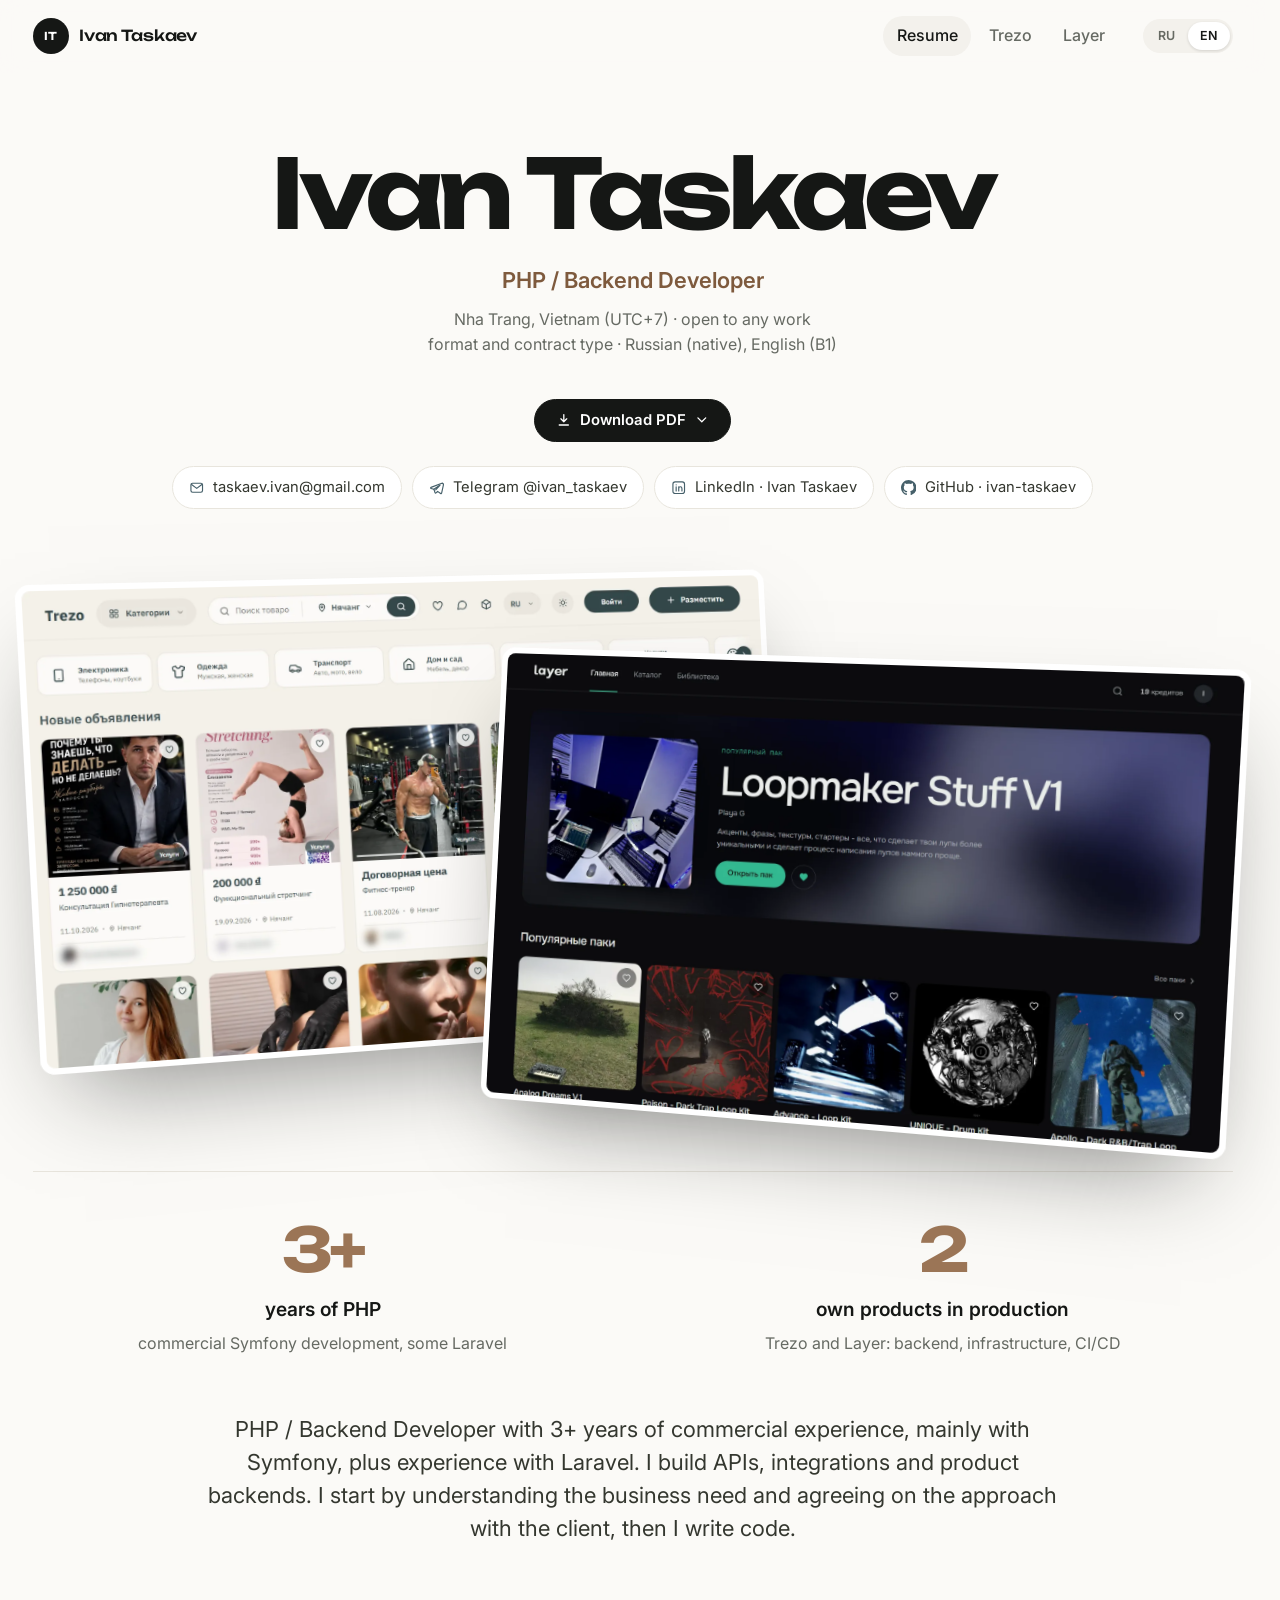
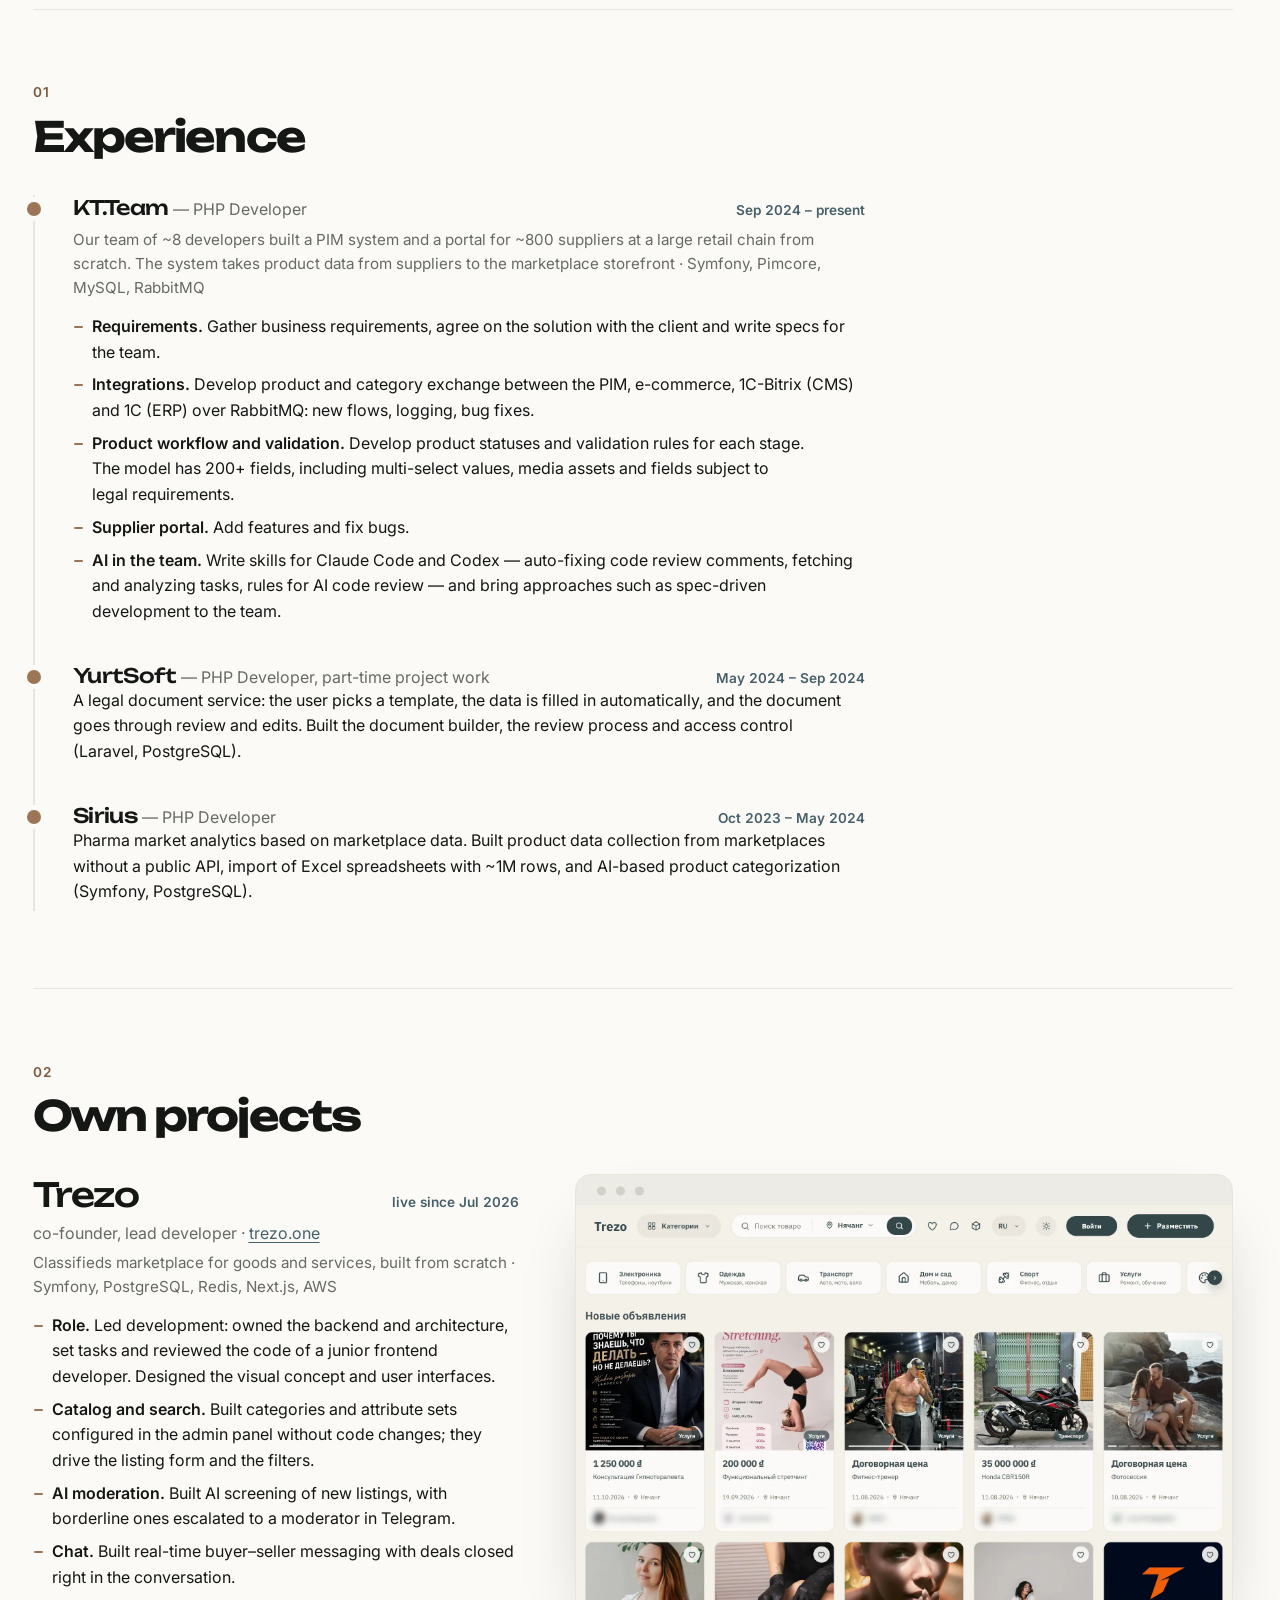
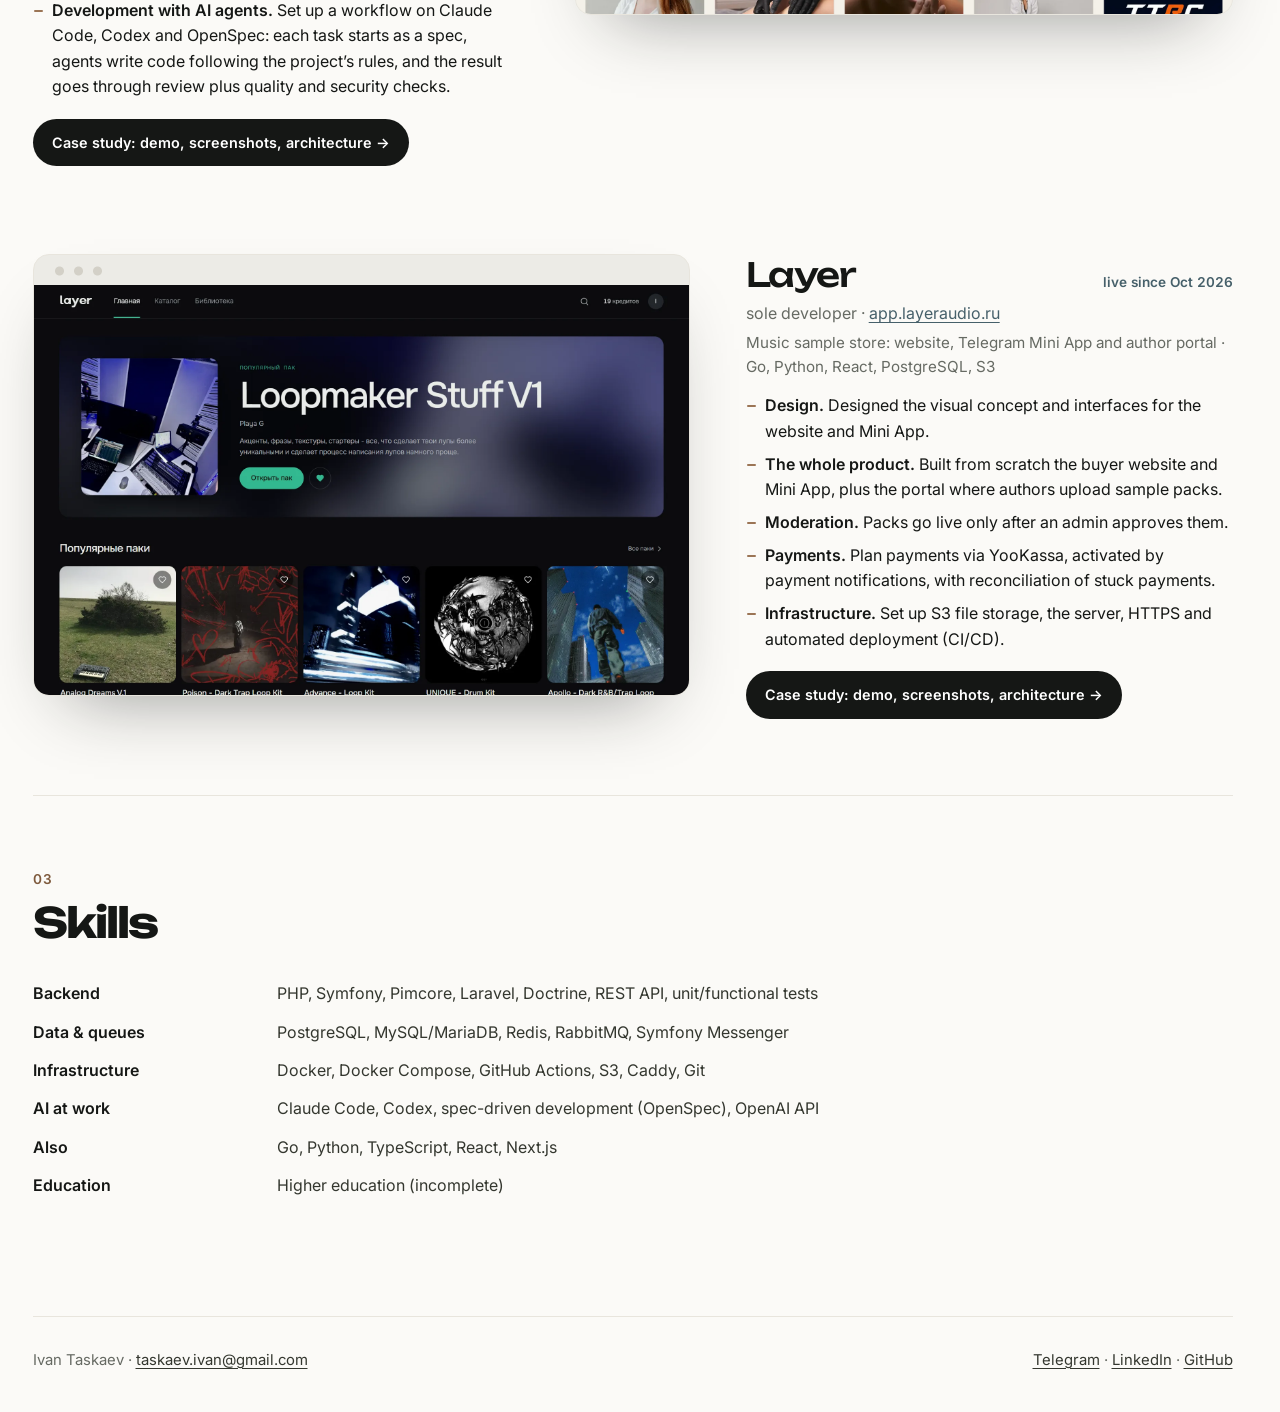
==== commit afca4650: "Clarify KT.Team scope and YurtSoft project engagement" ====
--- a/index.html
+++ b/index.html
@@ -122,26 +122,28 @@
         <span class="job__period"><span lang="ru">09.2024 — н. в.</span><span lang="en">Sep 2024 – present</span></span>
       </div>
       <p class="job__sub">
-        <span lang="ru">PIM-система (управление товарными данными) крупной розничной сети · команда ~8 разработчиков</span>
-        <span lang="en">PIM (product information management) system for a large retail chain · team of ~8 developers</span>
+        <span lang="ru">Команда из ~8 разработчиков с нуля создала PIM и кабинет для ~800 поставщиков крупной розничной сети. Система проводит товарные данные от поставщика до витрины маркетплейса</span>
+        <span lang="en">Our team of ~8 developers built a PIM system and a portal for ~800 suppliers at a large retail chain from scratch. The system takes product data from suppliers to the marketplace storefront</span>
         · Symfony, Pimcore, MySQL, RabbitMQ
       </p>
       <ul class="list" lang="ru">
         <li><b>Требования.</b> Собираю требования бизнеса, согласовываю решение с заказчиком и пишу спецификации для команды.</li>
         <li><b>Интеграции.</b> Развиваю обмен товарами и категориями между PIM, e-commerce, 1C-Bitrix и 1С через RabbitMQ: новые сценарии, логирование, исправление ошибок.</li>
-        <li><b>Кабинет поставщиков.</b> Развиваю кабинет для 100+ поставщиков: исправляю ошибки и добавляю новые функции.</li>
+        <li><b>Статусы и валидация.</b> Развиваю статусную модель товаров и правила проверки для каждого этапа. В модели 200+ полей, включая множественный выбор, медиафайлы и поля с юридическими требованиями.</li>
+        <li><b>Кабинет поставщиков.</b> Добавляю новые функции и исправляю ошибки.</li>
         <li><b>AI в команде.</b> Пишу skills для Claude Code и Codex — автоисправление замечаний с код-ревью, получение и анализ задач, правила AI-ревью кода — и предлагаю команде подходы вроде spec-driven development.</li>
       </ul>
       <ul class="list" lang="en">
         <li><b>Requirements.</b> Gather business requirements, agree on the solution with the client and write specs for the team.</li>
         <li><b>Integrations.</b> Develop product and category exchange between the PIM, e-commerce, 1C-Bitrix (CMS) and 1C (ERP) over RabbitMQ: new flows, logging, bug fixes.</li>
-        <li><b>Supplier portal.</b> Develop the portal used by 100+ suppliers: bug fixes and new features.</li>
+        <li><b>Product workflow and validation.</b> Develop product statuses and validation rules for each stage. The model has 200+ fields, including multi-select values, media assets and fields subject to legal requirements.</li>
+        <li><b>Supplier portal.</b> Add features and fix bugs.</li>
         <li><b>AI in the team.</b> Write skills for Claude Code and Codex — auto-fixing code review comments, fetching and analyzing tasks, rules for AI code review — and bring approaches such as spec-driven development to the team.</li>
       </ul>
     </article>
     <article class="job">
       <div class="job__head">
-        <h3>YurtSoft <span class="job__role">— PHP Developer, <span lang="ru">частичная занятость</span><span lang="en">part-time</span></span></h3>
+        <h3>YurtSoft <span class="job__role">— PHP Developer, <span lang="ru">проектная работа, частичная занятость</span><span lang="en">part-time project work</span></span></h3>
         <span class="job__period"><span lang="ru">05.2024 — 09.2024</span><span lang="en">May 2024 – Sep 2024</span></span>
       </div>
       <p lang="ru">Сервис юридических документов: пользователь выбирает шаблон, данные подставляются автоматически, документ проходит проверку и правки. Разработал конструктор, процесс проверки и права доступа (Laravel, PostgreSQL).</p>
--- a/assets/css/style.css
+++ b/assets/css/style.css
@@ -630,7 +630,7 @@
 }
 
 /* ---------- Print: the resume page becomes a one-page A4 CV ---------- */
-@page { size: A4; margin: 11mm 12mm; }
+@page { size: A4; margin: 9.5mm 12mm; }
 
 @media print {
   :root {
@@ -638,7 +638,7 @@
     --muted: #5d615a; --hair: #dcd9d1; --accent: #46606a; --shadow: none; --shadow-lg: none;
   }
   html { font-size: 8.5pt; scrollbar-gutter: auto; }
-  body { background: #fff; font-size: 8.9pt; line-height: 1.37; -webkit-print-color-adjust: exact; print-color-adjust: exact; }
+  body { background: #fff; font-size: 8.9pt; line-height: 1.31; -webkit-print-color-adjust: exact; print-color-adjust: exact; }
   .topbar, .footer, .next, .no-print, .hero__actions, .hero-art, .project__thumb, .project__more { display: none !important; }
   .print-only { display: revert !important; }
   .wrap { width: 100%; }
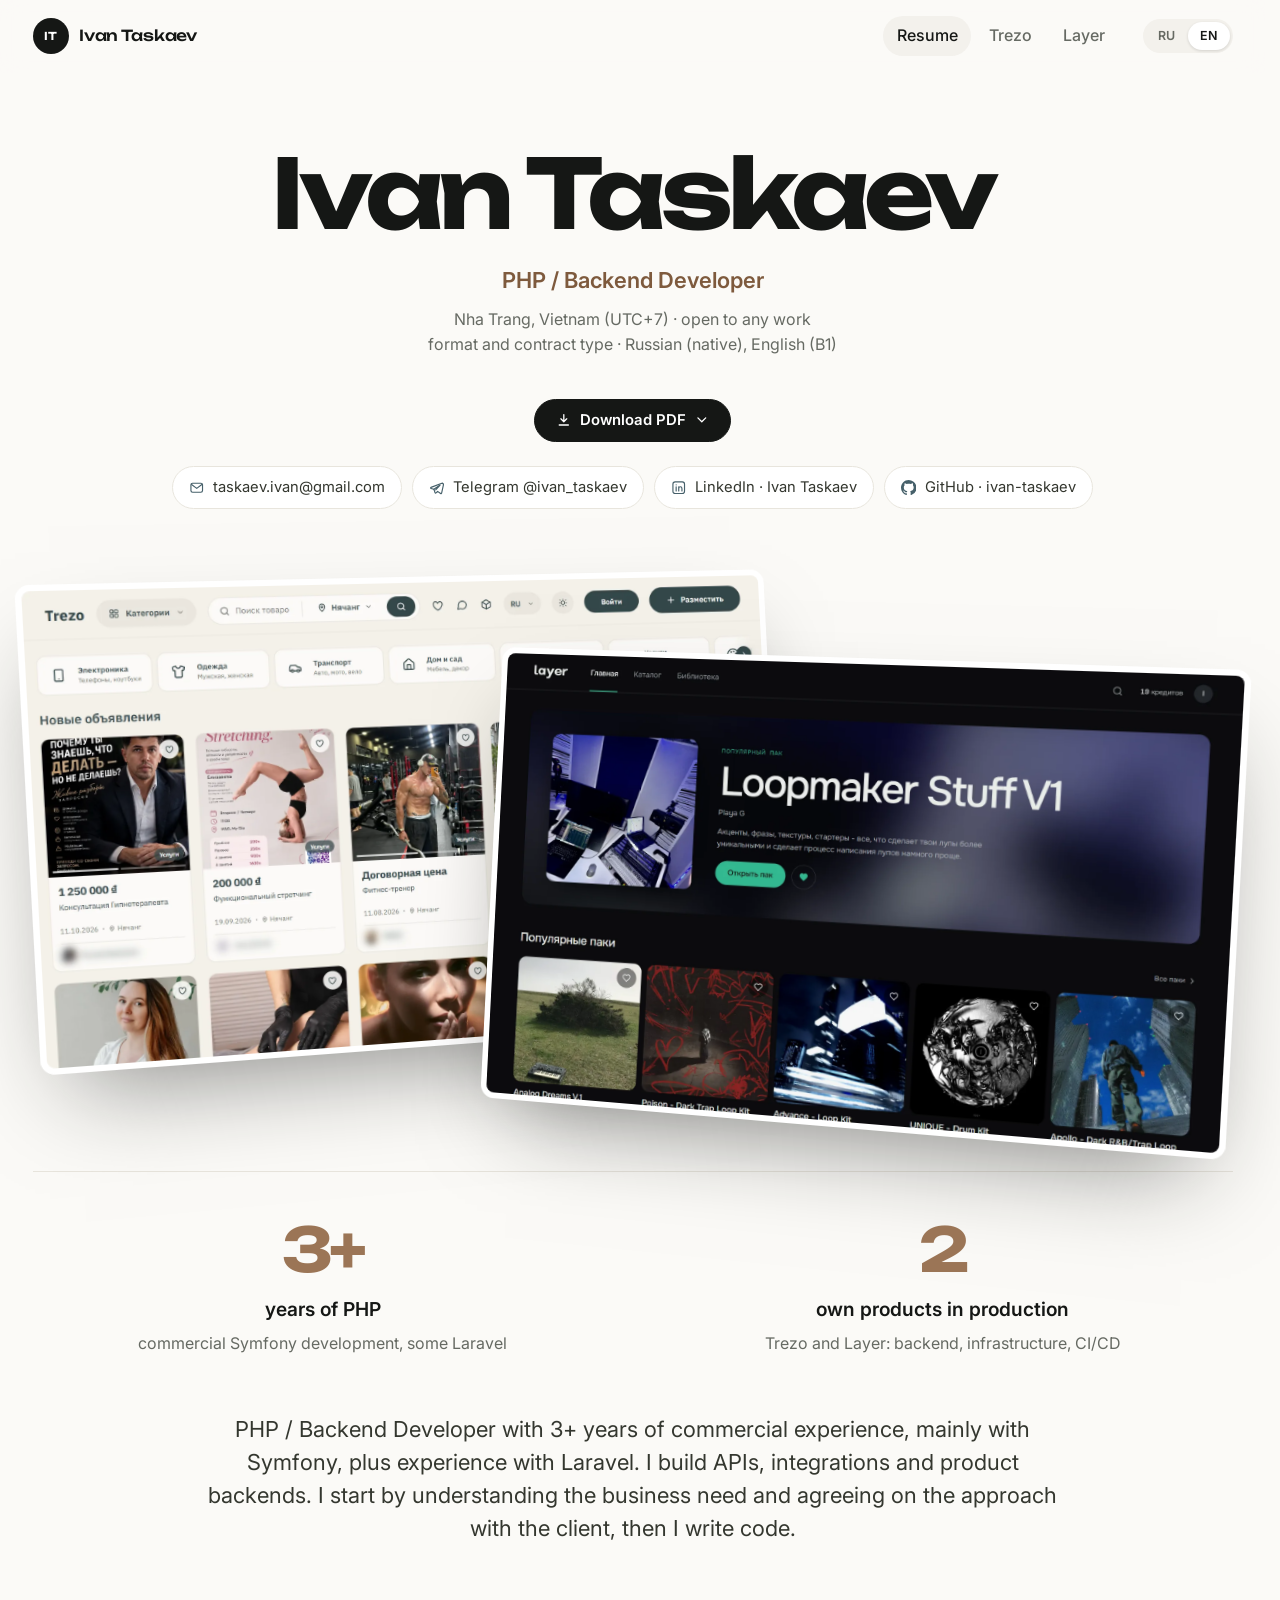
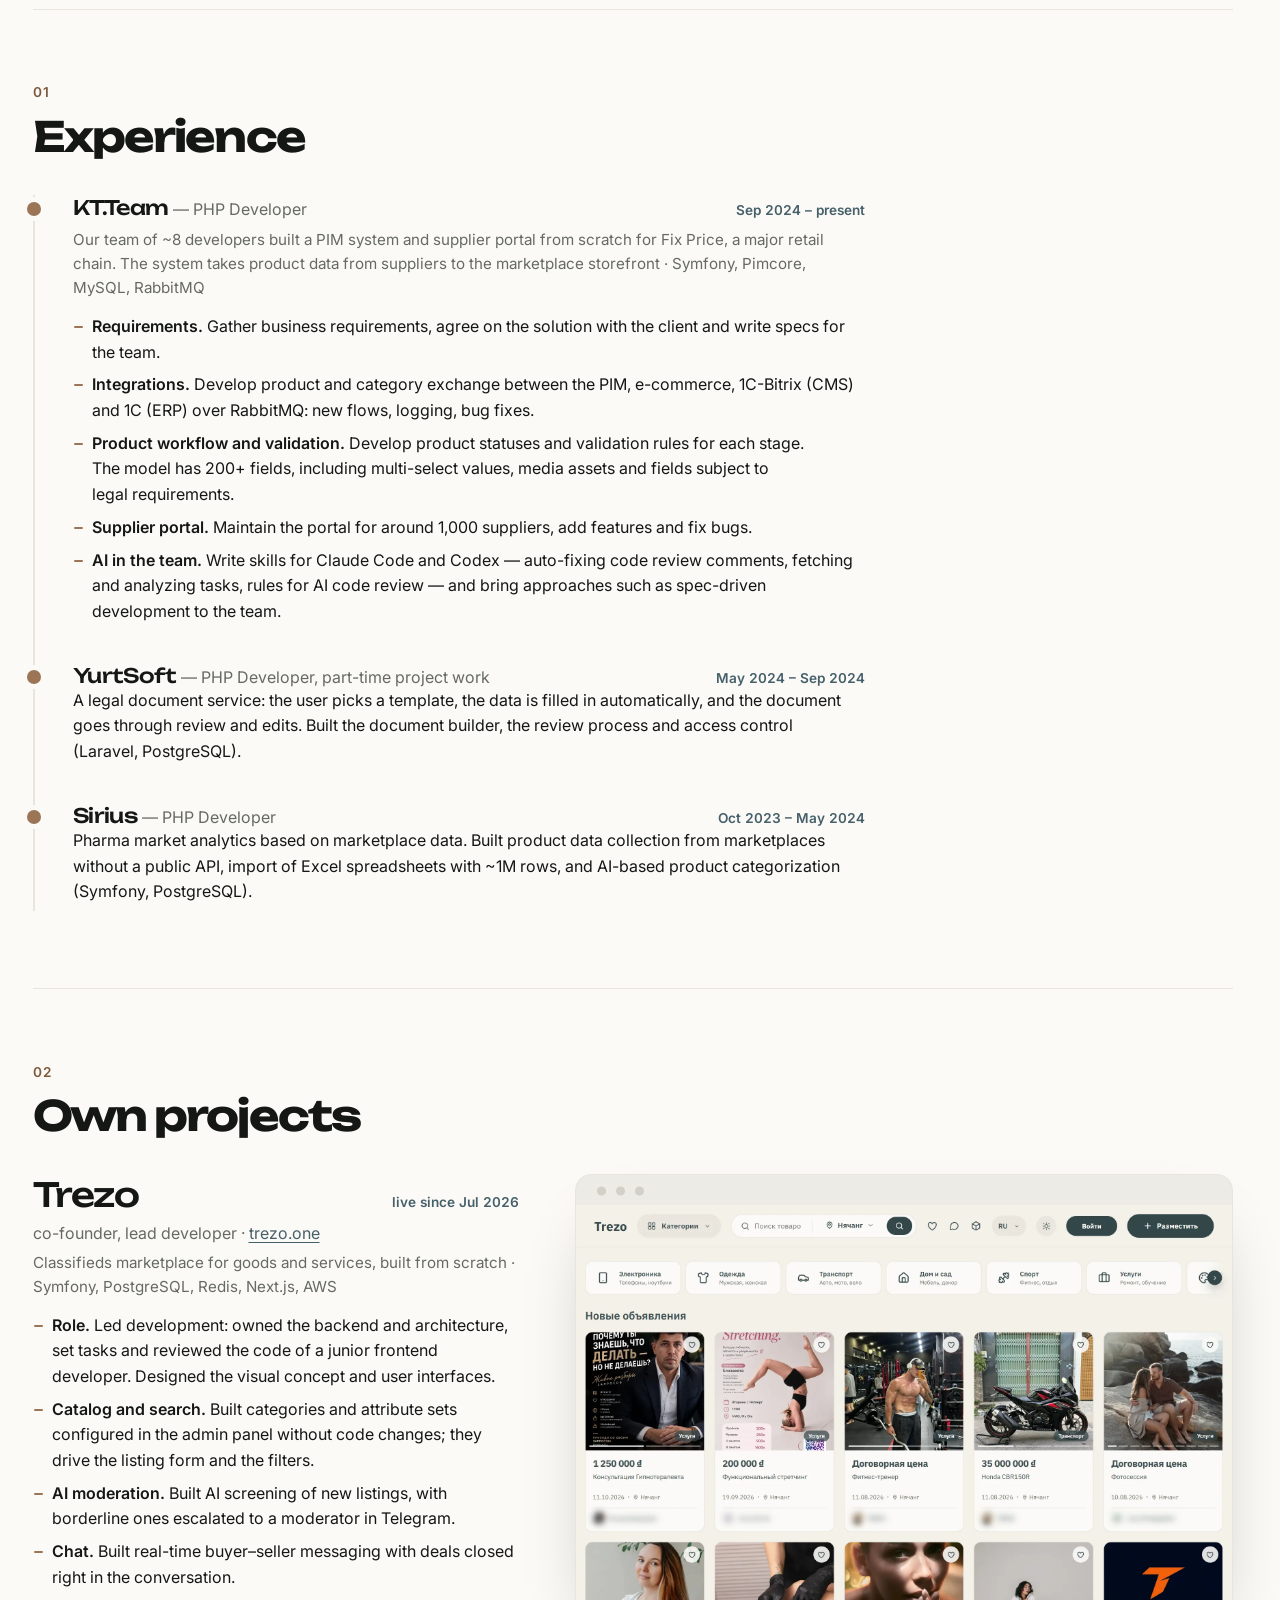
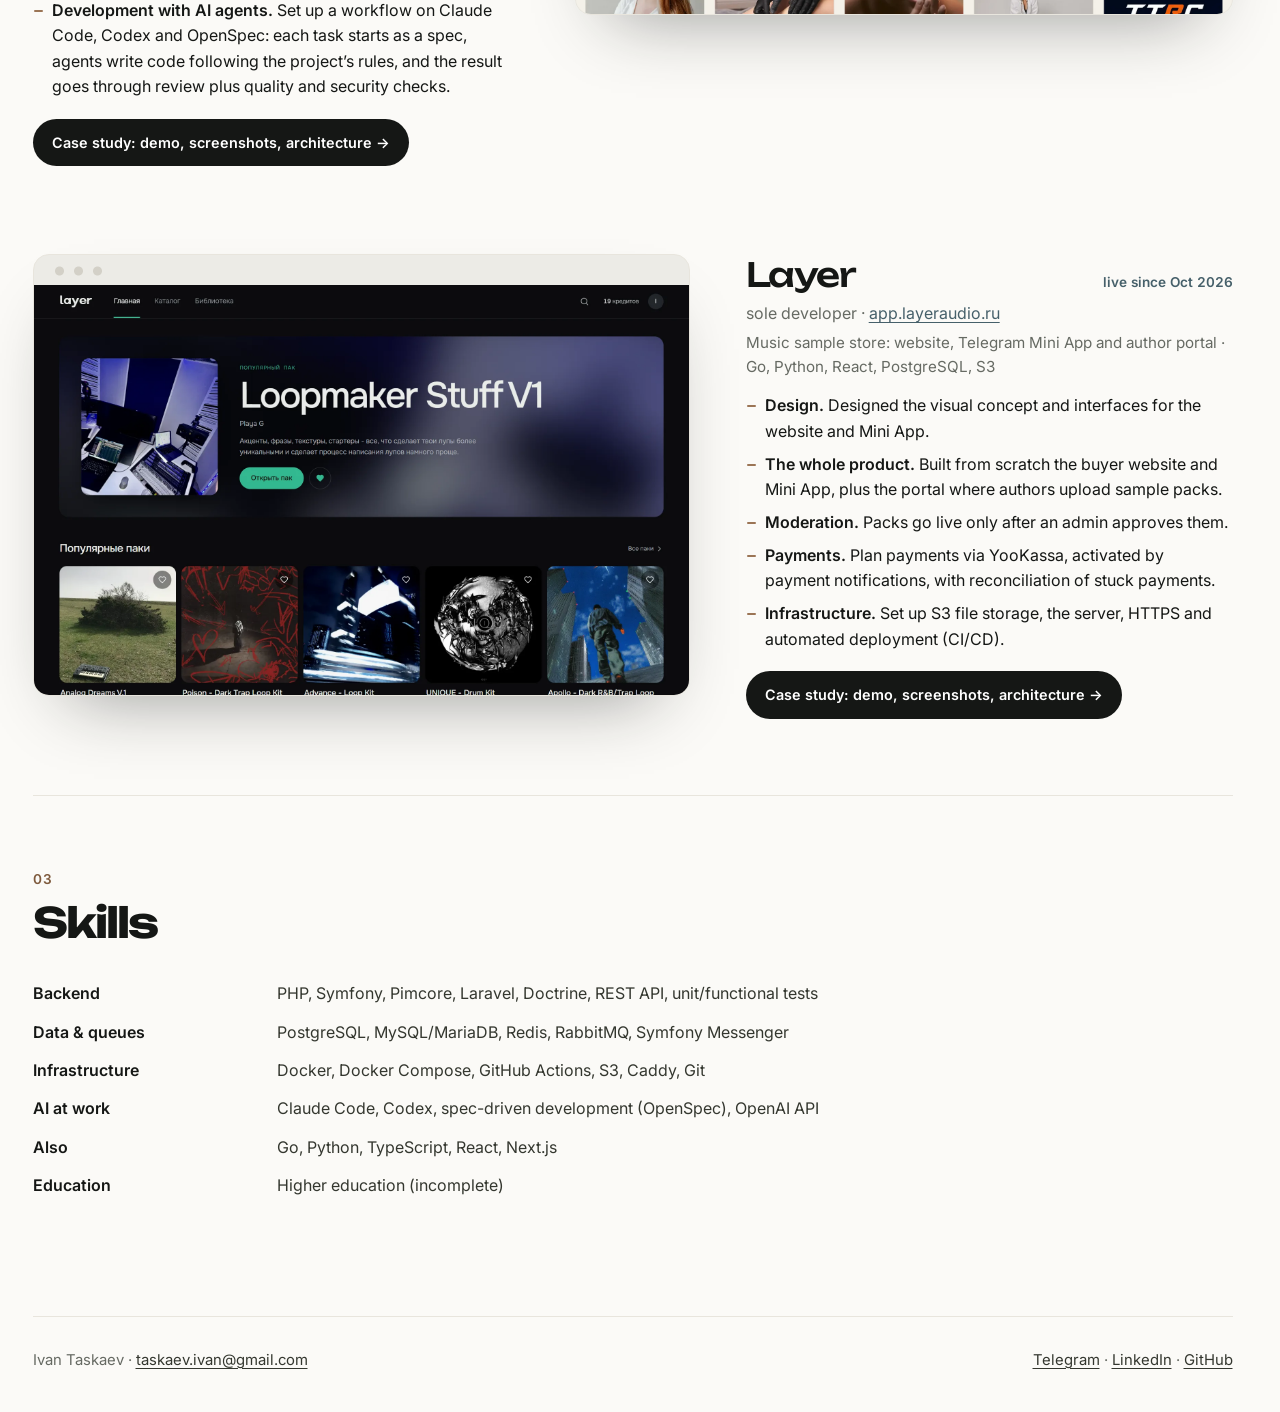
==== commit aefb8b84: "Name Fix Price project and improve portfolio link previews" ====
--- a/index.html
+++ b/index.html
@@ -20,9 +20,9 @@
   <meta property="og:url" content="https://ivan-taskaev.github.io/">
   <meta property="og:title" content="Ivan Taskaev — PHP / Backend Developer">
   <meta property="og:description" content="Resume in English and Russian, PDF downloads and case studies: Trezo and Layer.">
-  <meta property="og:image" content="https://ivan-taskaev.github.io/assets/img/trezo/social.jpg">
+  <meta property="og:image" content="https://ivan-taskaev.github.io/assets/img/resume-social.jpg">
   <meta property="og:image:width" content="1200">
-  <meta property="og:image:height" content="750">
+  <meta property="og:image:height" content="630">
   <meta name="twitter:card" content="summary_large_image">
 </head>
 <body>
@@ -122,22 +122,22 @@
         <span class="job__period"><span lang="ru">09.2024 — н. в.</span><span lang="en">Sep 2024 – present</span></span>
       </div>
       <p class="job__sub">
-        <span lang="ru">Команда из ~8 разработчиков с нуля создала PIM и кабинет для ~800 поставщиков крупной розничной сети. Система проводит товарные данные от поставщика до витрины маркетплейса</span>
-        <span lang="en">Our team of ~8 developers built a PIM system and a portal for ~800 suppliers at a large retail chain from scratch. The system takes product data from suppliers to the marketplace storefront</span>
+        <span lang="ru">Команда из ~8 разработчиков с нуля создала PIM и кабинет поставщиков для крупной розничной сети Fix Price. Система проводит товарные данные от поставщика до витрины маркетплейса</span>
+        <span lang="en">Our team of ~8 developers built a PIM system and supplier portal from scratch for Fix Price, a major retail chain. The system takes product data from suppliers to the marketplace storefront</span>
         · Symfony, Pimcore, MySQL, RabbitMQ
       </p>
       <ul class="list" lang="ru">
         <li><b>Требования.</b> Собираю требования бизнеса, согласовываю решение с заказчиком и пишу спецификации для команды.</li>
         <li><b>Интеграции.</b> Развиваю обмен товарами и категориями между PIM, e-commerce, 1C-Bitrix и 1С через RabbitMQ: новые сценарии, логирование, исправление ошибок.</li>
         <li><b>Статусы и валидация.</b> Развиваю статусную модель товаров и правила проверки для каждого этапа. В модели 200+ полей, включая множественный выбор, медиафайлы и поля с юридическими требованиями.</li>
-        <li><b>Кабинет поставщиков.</b> Добавляю новые функции и исправляю ошибки.</li>
+        <li><b>Кабинет поставщиков.</b> Поддерживаю кабинет примерно для 1 000 поставщиков, добавляю функции и исправляю ошибки.</li>
         <li><b>AI в команде.</b> Пишу skills для Claude Code и Codex — автоисправление замечаний с код-ревью, получение и анализ задач, правила AI-ревью кода — и предлагаю команде подходы вроде spec-driven development.</li>
       </ul>
       <ul class="list" lang="en">
         <li><b>Requirements.</b> Gather business requirements, agree on the solution with the client and write specs for the team.</li>
         <li><b>Integrations.</b> Develop product and category exchange between the PIM, e-commerce, 1C-Bitrix (CMS) and 1C (ERP) over RabbitMQ: new flows, logging, bug fixes.</li>
         <li><b>Product workflow and validation.</b> Develop product statuses and validation rules for each stage. The model has 200+ fields, including multi-select values, media assets and fields subject to legal requirements.</li>
-        <li><b>Supplier portal.</b> Add features and fix bugs.</li>
+        <li><b>Supplier portal.</b> Maintain the portal for around 1,000 suppliers, add features and fix bugs.</li>
         <li><b>AI in the team.</b> Write skills for Claude Code and Codex — auto-fixing code review comments, fetching and analyzing tasks, rules for AI code review — and bring approaches such as spec-driven development to the team.</li>
       </ul>
     </article>
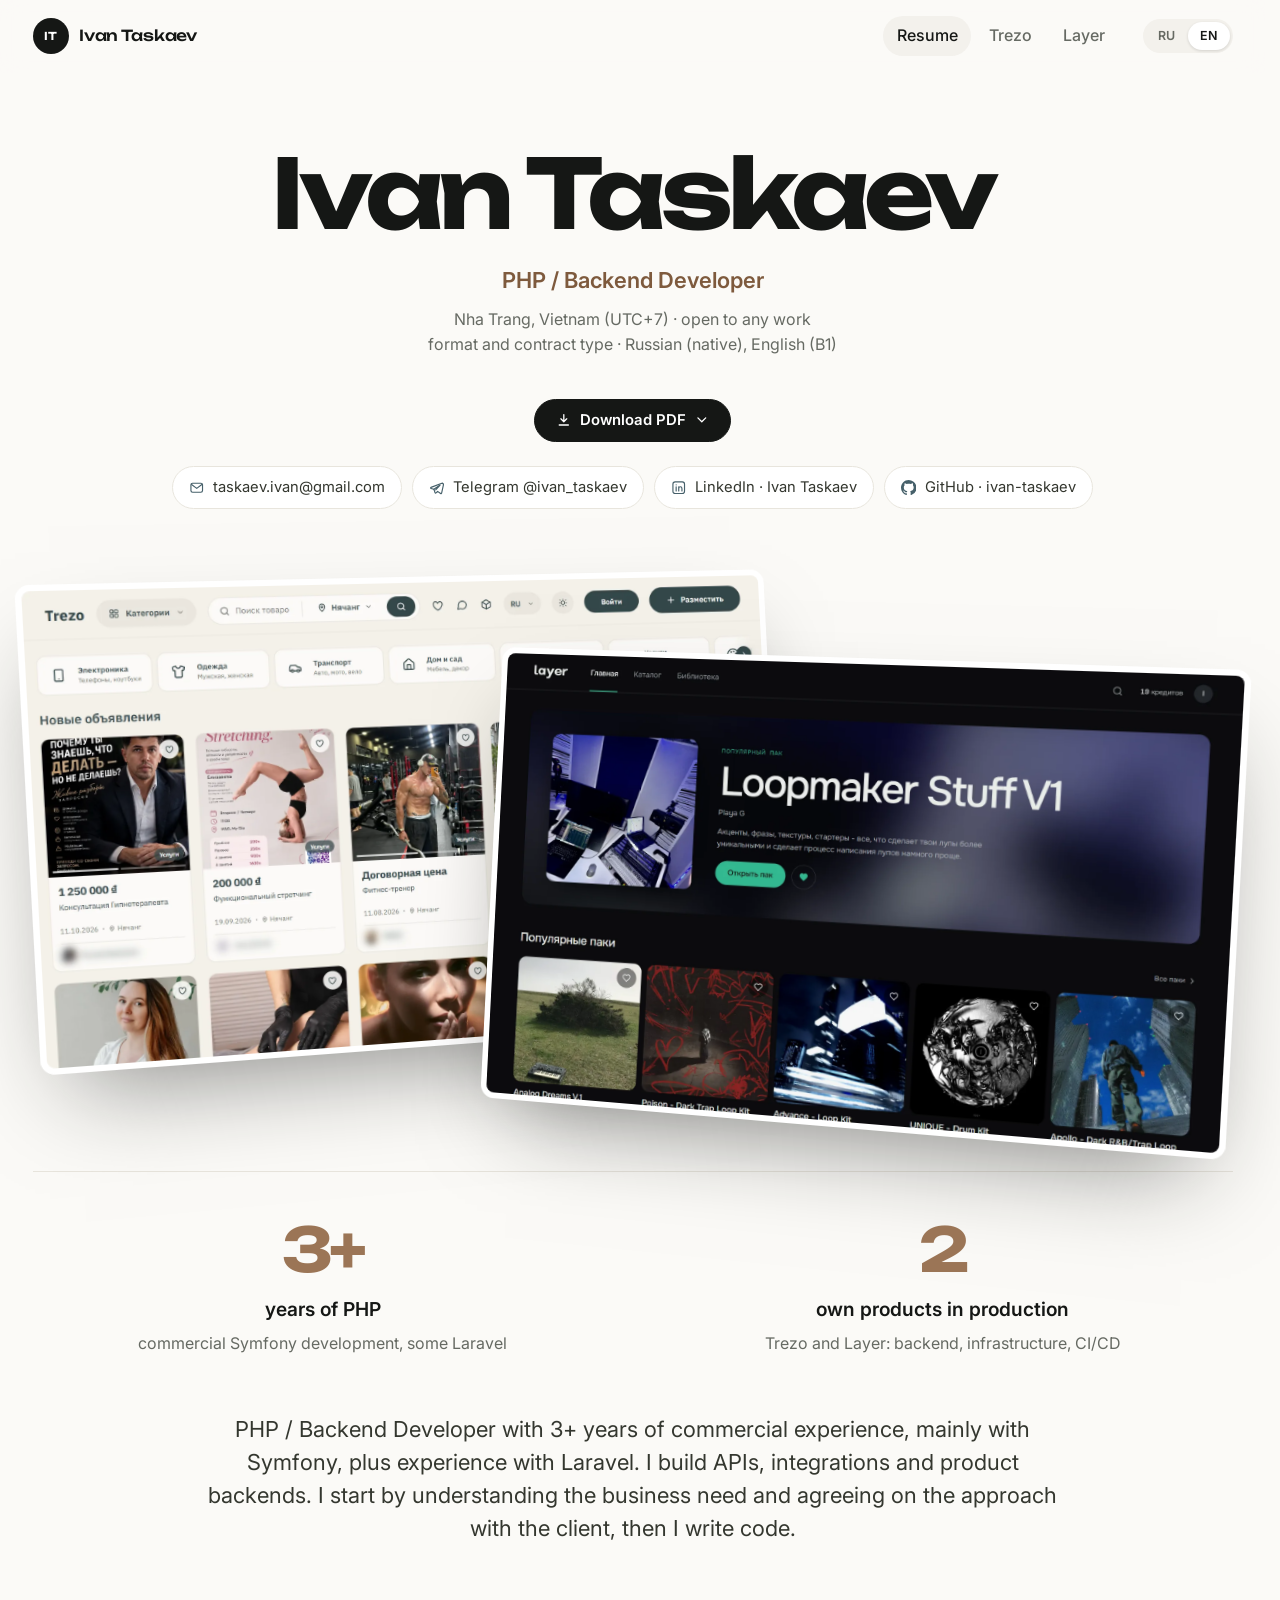
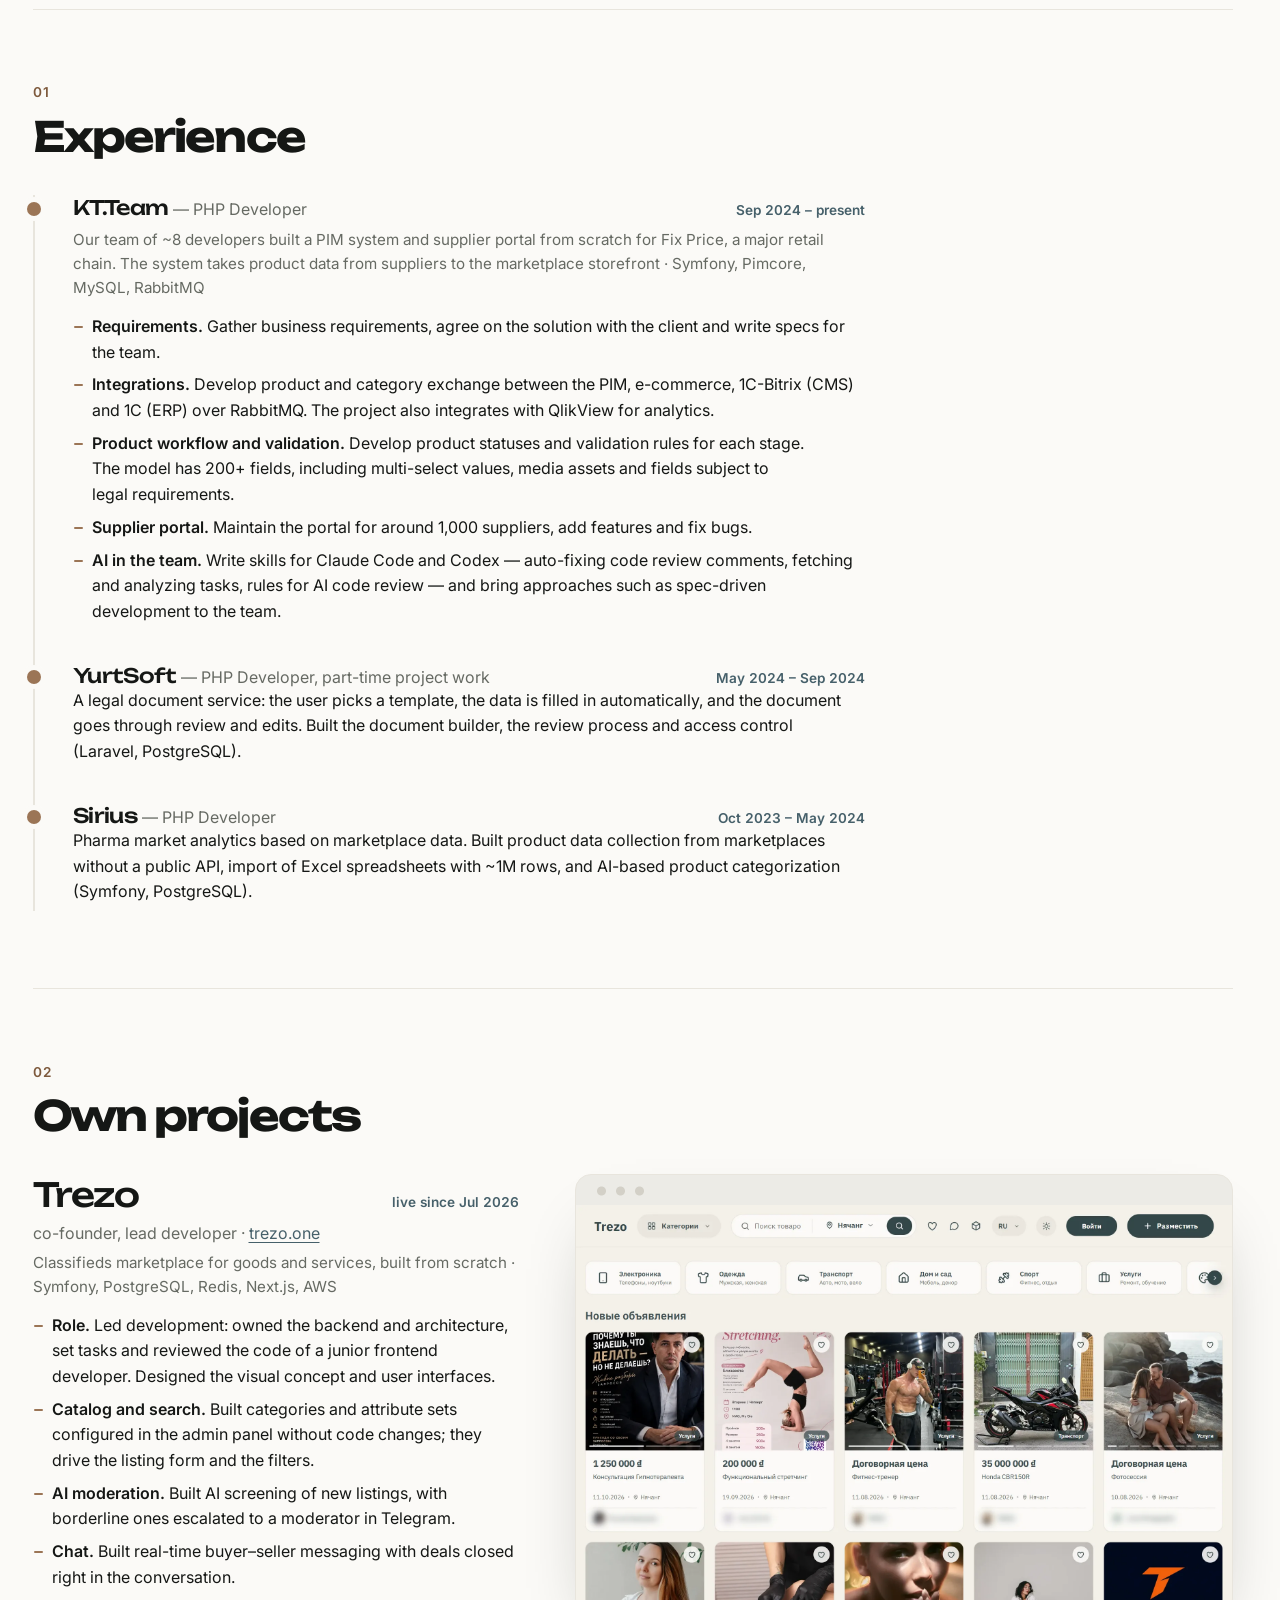
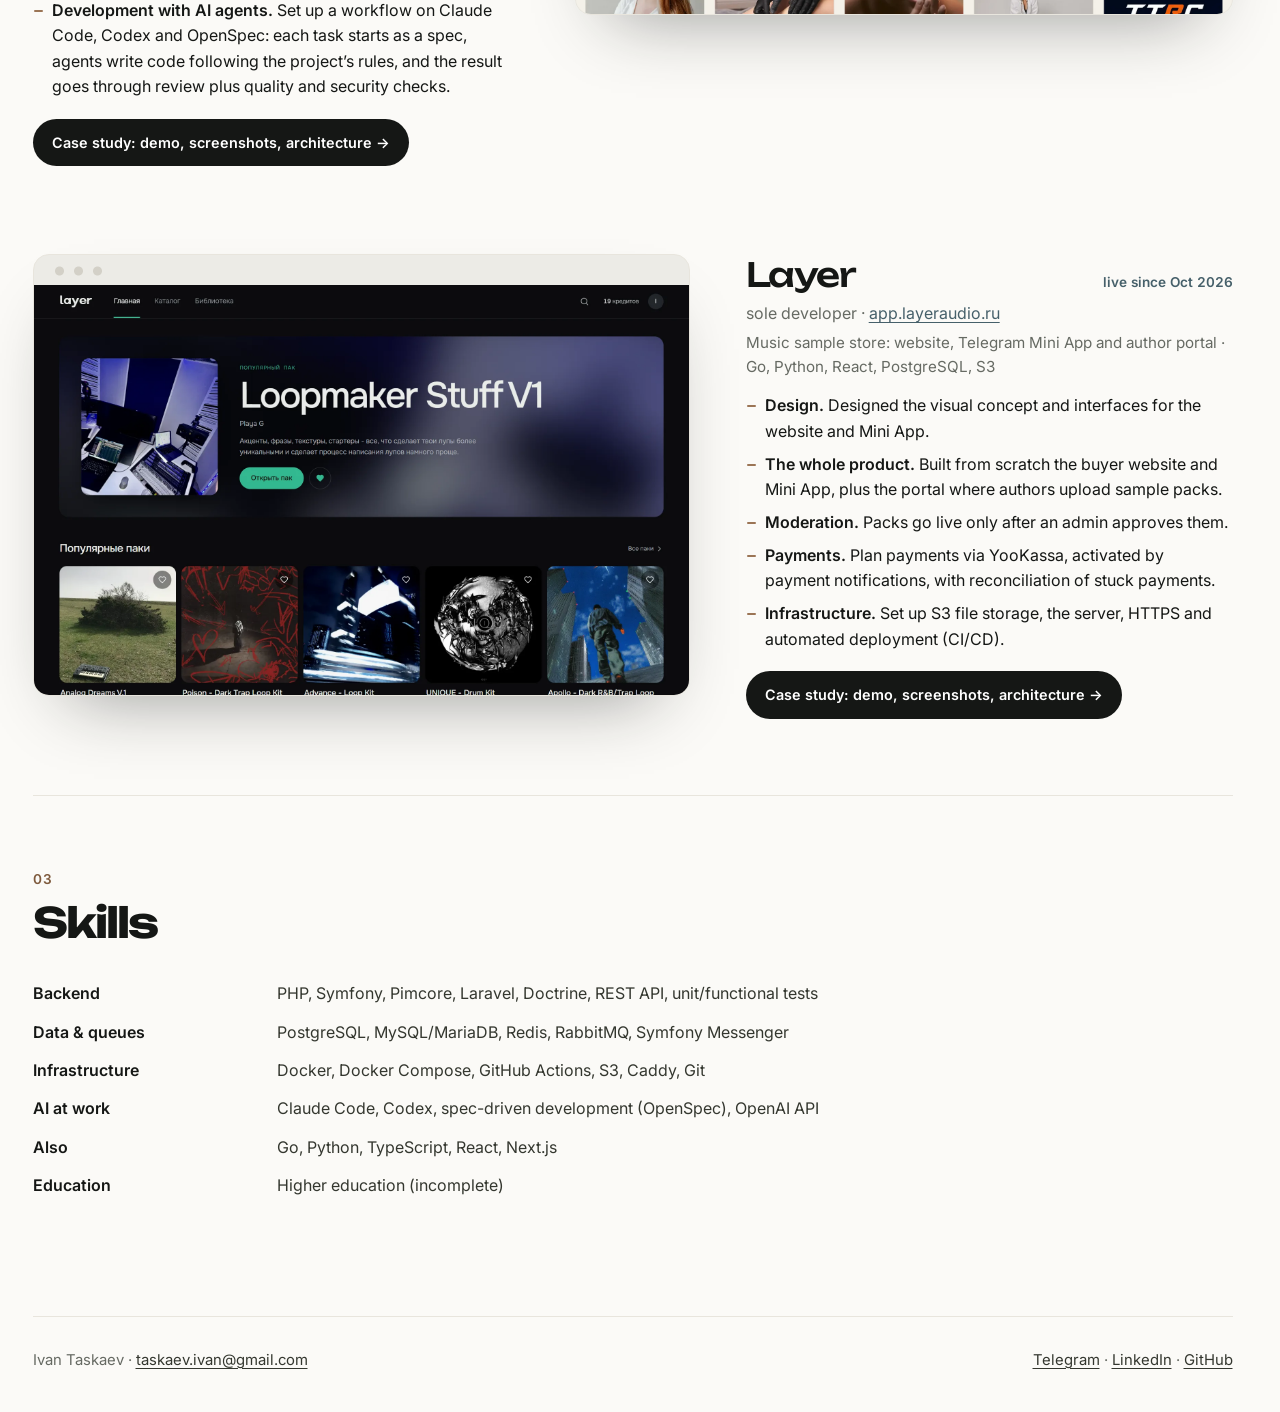
==== commit 7bc6a652: "Add QlikView to Fix Price integrations" ====
--- a/index.html
+++ b/index.html
@@ -128,14 +128,14 @@
       </p>
       <ul class="list" lang="ru">
         <li><b>Требования.</b> Собираю требования бизнеса, согласовываю решение с заказчиком и пишу спецификации для команды.</li>
-        <li><b>Интеграции.</b> Развиваю обмен товарами и категориями между PIM, e-commerce, 1C-Bitrix и 1С через RabbitMQ: новые сценарии, логирование, исправление ошибок.</li>
+        <li><b>Интеграции.</b> Развиваю обмен товарами и категориями между PIM, e-commerce, 1С-Битрикс и 1С через RabbitMQ. В проекте также есть интеграция с QlikView для аналитики.</li>
         <li><b>Статусы и валидация.</b> Развиваю статусную модель товаров и правила проверки для каждого этапа. В модели 200+ полей, включая множественный выбор, медиафайлы и поля с юридическими требованиями.</li>
         <li><b>Кабинет поставщиков.</b> Поддерживаю кабинет примерно для 1 000 поставщиков, добавляю функции и исправляю ошибки.</li>
         <li><b>AI в команде.</b> Пишу skills для Claude Code и Codex — автоисправление замечаний с код-ревью, получение и анализ задач, правила AI-ревью кода — и предлагаю команде подходы вроде spec-driven development.</li>
       </ul>
       <ul class="list" lang="en">
         <li><b>Requirements.</b> Gather business requirements, agree on the solution with the client and write specs for the team.</li>
-        <li><b>Integrations.</b> Develop product and category exchange between the PIM, e-commerce, 1C-Bitrix (CMS) and 1C (ERP) over RabbitMQ: new flows, logging, bug fixes.</li>
+        <li><b>Integrations.</b> Develop product and category exchange between the PIM, e-commerce, 1C-Bitrix (CMS) and 1C (ERP) over RabbitMQ. The project also integrates with QlikView for analytics.</li>
         <li><b>Product workflow and validation.</b> Develop product statuses and validation rules for each stage. The model has 200+ fields, including multi-select values, media assets and fields subject to legal requirements.</li>
         <li><b>Supplier portal.</b> Maintain the portal for around 1,000 suppliers, add features and fix bugs.</li>
         <li><b>AI in the team.</b> Write skills for Claude Code and Codex — auto-fixing code review comments, fetching and analyzing tasks, rules for AI code review — and bring approaches such as spec-driven development to the team.</li>
